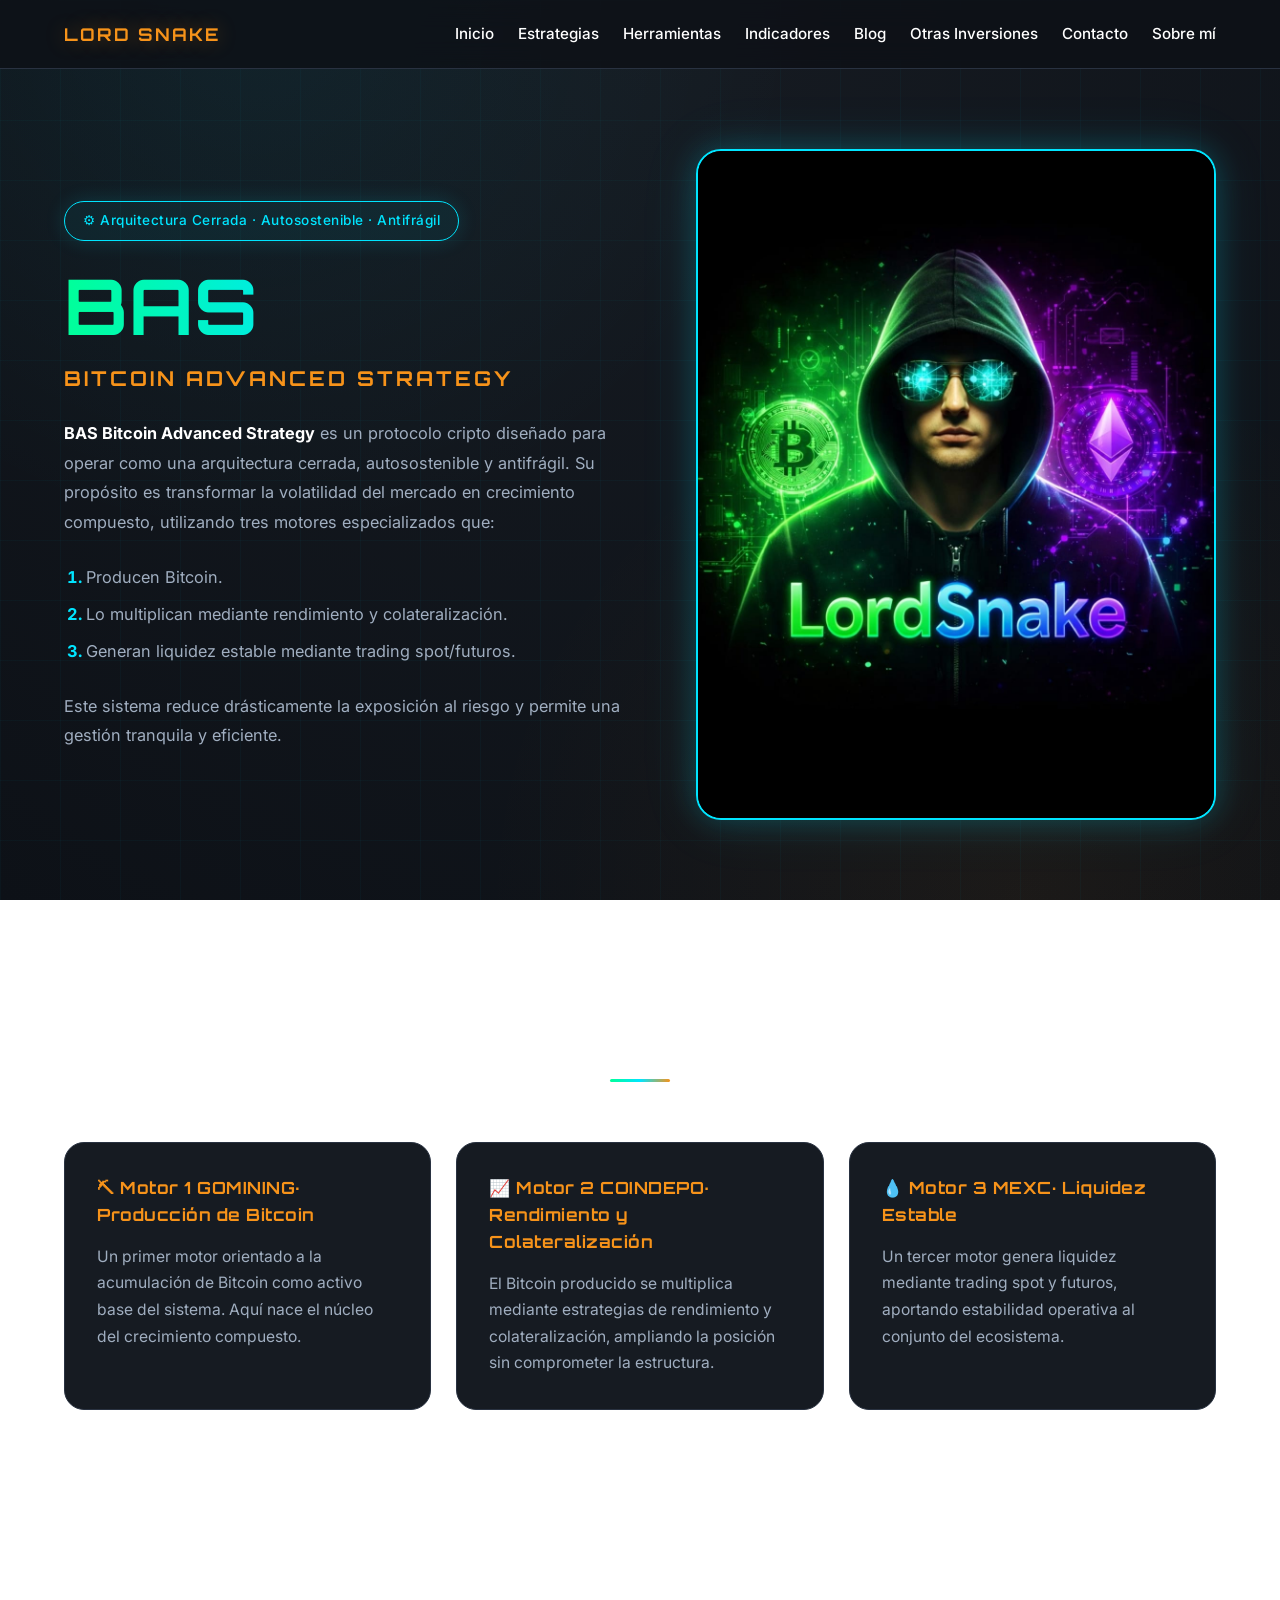
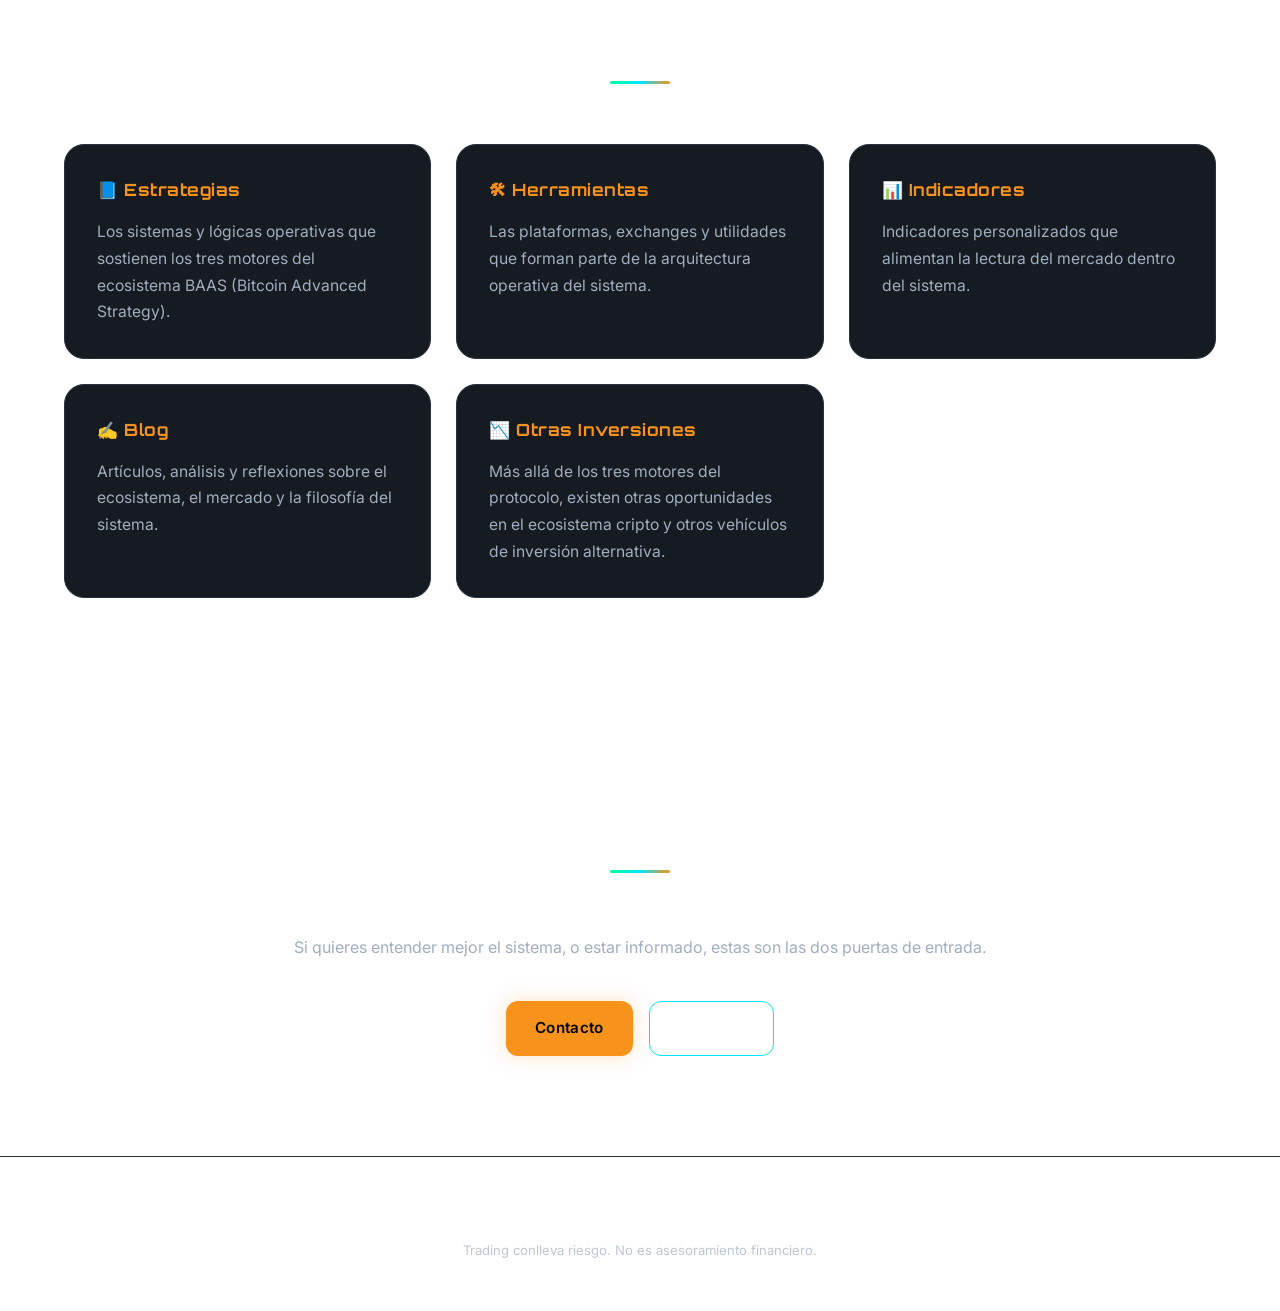
==== index.html @ 75d3b0fe "Add files via upload" ====
<!DOCTYPE html>
<html lang="es">
<head>
    <meta charset="UTF-8">
    <meta name="viewport" content="width=device-width, initial-scale=1.0">
    <title>SAAS Saylor Advanced Strategy | Ecosistema Financiero Cripto</title>
    <meta name="description" content="SAAS Saylor Advanced Strategy es un sistema financiero cripto diseñado para operar como una arquitectura cerrada, autosostenible y antifrágil.">

    <!-- Fuentes -->
    <link rel="preconnect" href="https://fonts.googleapis.com">
    <link rel="preconnect" href="https://fonts.gstatic.com" crossorigin>
    <link href="https://fonts.googleapis.com/css2?family=Inter:wght@300;400;600;700&family=Orbitron:wght@500;700;900&display=swap" rel="stylesheet">

    <!-- Estilos -->
    <link rel="stylesheet" href="css/style.css">
</head>
<body>

    <!-- ==================== HEADER ==================== -->
    <header>
        <div class="container nav">
            <div class="logo">LORD SNAKE</div>
            <ul class="menu">
                <li><a href="index.html">Inicio</a></li>
                <li><a href="estrategias/estrategias.html">Estrategias</a></li>
                <li><a href="herramientas/herramientas.html">Herramientas</a></li>
                <li><a href="indicadores/indicadores.html">Indicadores</a></li>
                <li><a href="blog/blog.html">Blog</a></li>
                <li><a href="otrasinversiones/otrasinversiones.html">Otras Inversiones</a></li>
                <li><a href="contacto/contacto.html">Contacto</a></li>
                <li><a href="sobre-mi/sobre-mi.html">Sobre mí</a></li>
            </ul>
        </div>
    </header>

    <!-- ==================== HERO / PRESENTACIÓN ==================== -->
    <section class="hero">
        <div class="container hero-content">

            <div class="hero-text">
                <span class="badge">⚙️ Arquitectura Cerrada · Autosostenible · Antifrágil</span>

                <h1>BAS</h1>
                <h2>Bitcoin Advanced Strategy</h2>

                <p>
                    <strong>BAS Bitcoin Advanced Strategy</strong> es un protocolo
                    cripto diseñado para operar como una arquitectura cerrada, autosostenible
                    y antifrágil. Su propósito es transformar la volatilidad del mercado en
                    crecimiento compuesto, utilizando tres motores especializados que:
                </p>

                <ol class="hero-list">
                    <li>Producen Bitcoin.</li>
                    <li>Lo multiplican mediante rendimiento y colateralización.</li>
                    <li>Generan liquidez estable mediante trading spot/futuros.</li>
                </ol>

                <p>
                    Este sistema reduce drásticamente la exposición al riesgo y permite
                    una gestión tranquila y eficiente.
                </p>
            </div>

            <div class="hero-image">
                <img src="assets/img/lordsnake.jpg" alt="BAS Bitcoin Advanced Strategy">
            </div>

        </div>
    </section>

    <!-- ==================== TRES MOTORES ==================== -->
    <section>
        <div class="container">
            <h2 class="section-title">Los Tres Motores del Sistema</h2>

            <div class="cards">

                <div class="card">
                    <h3>⛏ Motor 1 GOMINING· Producción de Bitcoin</h3>
                    <p>
                        Un primer motor orientado a la acumulación de Bitcoin como activo
                        base del sistema. Aquí nace el núcleo del crecimiento compuesto.
                    </p>
                </div>

                <div class="card">
                    <h3>📈 Motor 2 COINDEPO· Rendimiento y Colateralización</h3>
                    <p>
                        El Bitcoin producido se multiplica mediante estrategias de
                        rendimiento y colateralización, ampliando la posición sin
                        comprometer la estructura.
                    </p>
                </div>

                <div class="card">
                    <h3>💧 Motor 3 MEXC· Liquidez Estable</h3>
                    <p>
                        Un tercer motor genera liquidez mediante trading spot y futuros,
                        aportando estabilidad operativa al conjunto del ecosistema.
                    </p>
                </div>

            </div>
        </div>
    </section>

    <!-- ==================== EXPLORA EL ECOSISTEMA ==================== -->
    <section>
        <div class="container">
            <h2 class="section-title">Explora el Ecosistema</h2>

            <div class="cards">

                <a href="estrategias/estrategias.html" class="card" style="text-decoration:none;">
                    <h3>📘 Estrategias</h3>
                    <p>
                        Los sistemas y lógicas operativas que sostienen los tres motores
                        del ecosistema BAAS (Bitcoin Advanced Strategy).
                    </p>
                </a>

                <a href="herramientas/herramientas.html" class="card" style="text-decoration:none;">
                    <h3>🛠 Herramientas</h3>
                    <p>
                        Las plataformas, exchanges y utilidades que forman parte de la
                        arquitectura operativa del sistema.
                    </p>
                </a>

                <a href="indicadores/indicadores.html" class="card" style="text-decoration:none;">
                    <h3>📊 Indicadores</h3>
                    <p>
                        Indicadores personalizados que alimentan la lectura del mercado
                        dentro del sistema.
                    </p>
                </a>

                <a href="blog/blog.html" class="card" style="text-decoration:none;">
                    <h3>✍️ Blog</h3>
                    <p>
                        Artículos, análisis y reflexiones sobre el ecosistema, el mercado
                        y la filosofía del sistema.
                    </p>
                </a>

                <a href="otrasinversiones/otrasinversiones.html" class="card" style="text-decoration:none;">
                    <h3>📉 Otras Inversiones</h3>
                    <p>
                        Más allá de los tres motores del protocolo, existen otras oportunidades en el ecosistema cripto y otros vehículos de inversión alternativa. 
                    </p>
                </a>

            </div>
        </div>
    </section>

    <!-- ==================== CTA FINAL / CONTACTO Y SOBRE MÍ ==================== -->
    <section>
        <div class="container">
            <h2 class="section-title">¿Quieres saber más?</h2>
            <p style="text-align:center; color: var(--muted); max-width: 700px; margin: 0 auto 40px; line-height: 1.8;">
                Si quieres entender mejor el sistema, o estar informado, estas son las dos puertas de entrada.
            </p>
            <div class="hero-buttons" style="justify-content:center;">
                <a href="contacto/contacto.html" class="btn btn-primary">Contacto</a>
                <a href="sobre-mi/sobre-mi.html" class="btn btn-secondary">Sobre mí</a>
            </div>
        </div>
    </section>

    <!-- ==================== FOOTER ==================== -->
    <footer>
        <div class="container">
            <p>© 2026 Lord Snake — BAS Bitcoin Advanced Strategy.</p>
            <p>Trading conlleva riesgo. No es asesoramiento financiero.</p>
        </div>
    </footer>

    <!-- Scripts -->
    <script src="js/main.js"></script>

</body>
</html>
---- css/style.css ----
/* ============================================================
   LORD SNAKE · SAAS Saylor Advanced Strategy
   style.css
   ============================================================ */

/* ---------- VARIABLES ---------- */
:root {

    /* Colores base */
    --bg: #0D1117;
    --bg-2: #161B22;
    --card: #161B22;
    --card-hover: #1C2430;
    --text: #FFFFFF;
    --muted: #A0AEC0;

    /* Acentos */
    --btc: #F7931A;
    --cyber: #00E5FF;
    --green: #00C853;

    /* Bordes */
    --border: #293241;
    --border-hover: #00E5FF;

    /* Gradientes */
    --grad-brand: linear-gradient(90deg, #00ff99, #00E5FF, #F7931A);
    --grad-cyber: linear-gradient(135deg, rgba(0,229,255,.15), rgba(247,147,26,.05));

    /* Sombras */
    --shadow-sm: 0 2px 10px rgba(0,0,0,.3);
    --shadow-md: 0 10px 30px rgba(0,0,0,.4);
    --shadow-glow: 0 0 30px rgba(0,229,255,.2), 0 0 60px rgba(0,229,255,.1);

    /* Espaciado y radios */
    --radius-sm: 12px;
    --radius: 20px;
    --radius-lg: 25px;
    --transition: .3s cubic-bezier(.4, 0, .2, 1);

    /* Tipografía */
    --font-body: 'Inter', system-ui, sans-serif;
    --font-display: 'Orbitron', sans-serif;
}

/* ---------- RESET ---------- */
* {
    margin: 0;
    padding: 0;
    box-sizing: border-box;
}

html {
    scroll-behavior: smooth;
    scroll-padding-top: 100px;
}

/* ---------- BASE ---------- */
body {

    font-family: var(--font-body);

    background:
        radial-gradient(circle at 20% 0%, rgba(0,229,255,.06), transparent 40%),
        radial-gradient(circle at 80% 100%, rgba(247,147,26,.06), transparent 40%),
        radial-gradient(circle at top, var(--bg-2), var(--bg));

    background-attachment: fixed;

    color: var(--text);

    line-height: 1.6;

    -webkit-font-smoothing: antialiased;

    overflow-x: hidden;
}

/* Grid de fondo sutil tipo "cyber" */
body::before {

    content: "";

    position: fixed;
    inset: 0;

    background-image:
        linear-gradient(rgba(0,229,255,.03) 1px, transparent 1px),
        linear-gradient(90deg, rgba(0,229,255,.03) 1px, transparent 1px);

    background-size: 60px 60px;

    pointer-events: none;

    z-index: 0;
}

/* Scrollbar personalizada */
::-webkit-scrollbar {
    width: 10px;
}

::-webkit-scrollbar-track {
    background: var(--bg);
}

::-webkit-scrollbar-thumb {
    background: var(--border);
    border-radius: 10px;
}

::-webkit-scrollbar-thumb:hover {
    background: var(--cyber);
}

/* Selección de texto */
::selection {
    background: var(--cyber);
    color: var(--bg);
}

/* ---------- LAYOUT ---------- */
.container {
    width: 90%;
    max-width: 1200px;
    margin: auto;
    position: relative;
    z-index: 1;
}

/* ---------- HEADER ---------- */
header {

    position: sticky;
    top: 0;

    backdrop-filter: blur(14px);
    -webkit-backdrop-filter: blur(14px);

    background: rgba(13, 17, 23, .85);

    border-bottom: 1px solid var(--border);

    z-index: 999;
}

.nav {

    display: flex;
    justify-content: space-between;
    align-items: center;

    padding: 20px 0;
}

.logo {

    font-family: var(--font-display);
    font-weight: 700;
    font-size: 1.1rem;
    letter-spacing: 2px;

    color: var(--btc);

    text-shadow: 0 0 20px rgba(247,147,26,.4);
}

.menu {

    display: flex;
    gap: 24px;

    list-style: none;
}

.menu a {

    text-decoration: none;
    color: white;

    font-size: .95rem;
    font-weight: 500;

    position: relative;

    transition: color var(--transition);
}

.menu a::after {

    content: "";

    position: absolute;
    left: 0;
    bottom: -6px;

    width: 0;
    height: 2px;

    background: var(--cyber);

    transition: width var(--transition);
}

.menu a:hover {
    color: var(--cyber);
}

.menu a:hover::after {
    width: 100%;
}

/* ---------- HERO ---------- */
.hero {

    min-height: 90vh;

    display: flex;
    align-items: center;

    padding: 80px 0;
}

.hero-content {

    display: grid;
    grid-template-columns: 1.1fr 1fr;
    gap: 60px;
    align-items: center;
}

.badge {

    display: inline-block;

    padding: 8px 18px;

    border: 1px solid var(--cyber);
    border-radius: 999px;

    color: var(--cyber);

    font-size: .85rem;
    font-weight: 500;
    letter-spacing: .5px;

    margin-bottom: 25px;

    background: rgba(0,229,255,.05);

    box-shadow: 0 0 20px rgba(0,229,255,.15);
}

.hero h1 {

    font-family: var(--font-display);

    font-size: clamp(2.5rem, 6vw, 5rem);

    line-height: 1.05;

    background: var(--grad-brand);

    -webkit-background-clip: text;
    background-clip: text;
    -webkit-text-fill-color: transparent;

    margin-bottom: 15px;

    letter-spacing: 1px;
}

.hero h2 {

    font-family: var(--font-display);
    font-size: clamp(1rem, 1.6vw, 1.4rem);

    margin-bottom: 25px;

    color: var(--btc);

    letter-spacing: 3px;
    text-transform: uppercase;
}

.hero p {

    color: var(--muted);

    line-height: 1.8;

    margin-bottom: 25px;

    font-size: 1.02rem;
}

.hero p strong {
    color: var(--text);
}

.hero-list {

    color: var(--muted);

    line-height: 1.9;

    margin: 0 0 25px 22px;

    font-size: 1.02rem;
}

.hero-list li {
    margin-bottom: 6px;
}

.hero-list li::marker {
    color: var(--cyber);
    font-weight: 700;
}

.hero-buttons {

    display: flex;
    gap: 16px;
    flex-wrap: wrap;
}

.hero-image img {

    width: 100%;

    border-radius: var(--radius-lg);

    border: 2px solid var(--cyber);

    box-shadow: var(--shadow-glow);

    transition: transform var(--transition), box-shadow var(--transition);
}

.hero-image img:hover {
    transform: scale(1.02);
    box-shadow:
        0 0 40px rgba(0,229,255,.35),
        0 0 80px rgba(0,229,255,.15);
}

/* ---------- BOTONES ---------- */
.btn {

    display: inline-block;

    text-decoration: none;

    padding: 14px 28px;

    border-radius: var(--radius-sm);

    font-weight: 600;
    font-size: .95rem;

    letter-spacing: .3px;

    transition: all var(--transition);

    cursor: pointer;

    border: 1px solid transparent;
}

.btn-primary {

    background: var(--btc);
    color: #000;

    box-shadow: 0 0 20px rgba(247,147,26,.25);
}

.btn-primary:hover {

    transform: translateY(-3px);

    box-shadow: 0 8px 30px rgba(247,147,26,.45);
}

.btn-secondary {

    border: 1px solid var(--cyber);
    color: white;

    background: transparent;
}

.btn-secondary:hover {

    background: rgba(0,229,255,.1);

    transform: translateY(-3px);

    box-shadow: 0 0 25px rgba(0,229,255,.25);
}

.btn:focus-visible {
    outline: 2px solid var(--cyber);
    outline-offset: 3px;
}

/* ---------- SECCIONES ---------- */
section {
    padding: 100px 0;
    position: relative;
    z-index: 1;
}

.section-title {

    text-align: center;

    font-family: var(--font-display);

    font-size: clamp(1.4rem, 2.5vw, 2rem);

    margin-bottom: 60px;

    letter-spacing: 2px;

    position: relative;

    display: block;
}

.section-title::after {

    content: "";

    display: block;

    width: 60px;
    height: 3px;

    margin: 20px auto 0;

    background: var(--grad-brand);

    border-radius: 3px;
}

/* ---------- CARDS ---------- */
.cards {

    display: grid;

    grid-template-columns: repeat(auto-fit, minmax(280px, 1fr));

    gap: 25px;
}

.card {

    background: var(--card);

    padding: 32px;

    border-radius: var(--radius);

    border: 1px solid var(--border);

    transition: all var(--transition);

    position: relative;

    overflow: hidden;
}

/* Línea superior de acento */
.card::before {

    content: "";

    position: absolute;
    top: 0;
    left: 0;

    width: 100%;
    height: 2px;

    background: var(--grad-brand);

    opacity: 0;

    transition: opacity var(--transition);
}

.card:hover {

    transform: translateY(-5px);

    border-color: var(--cyber);

    background: var(--card-hover);

    box-shadow: 0 15px 40px rgba(0,0,0,.4), 0 0 30px rgba(0,229,255,.1);
}

.card:hover::before {
    opacity: 1;
}

.card h3 {

    margin-bottom: 15px;

    color: var(--btc);

    font-family: var(--font-display);

    font-size: 1.05rem;

    letter-spacing: .5px;
}

.card p {

    color: var(--muted);

    line-height: 1.7;

    font-size: .98rem;
}

/* Tarjetas convertidas en enlaces */
a.card {
    color: inherit;
    display: block;
    text-decoration: none;
}

a.card h3 {
    color: var(--btc);
}

a.card:hover h3 {
    color: var(--cyber);
}

/* ---------- FLOW ---------- */
.flow {

    display: flex;

    justify-content: center;
    align-items: center;

    flex-wrap: wrap;

    gap: 15px;
}

.flow-box {

    padding: 18px 25px;

    background: var(--card);

    border-radius: var(--radius-sm);

    border: 1px solid var(--border);

    transition: all var(--transition);

    font-size: .95rem;

    font-weight: 500;
}

.flow-box:hover {

    border-color: var(--cyber);

    color: var(--cyber);

    transform: translateY(-3px);
}

.arrow {

    color: var(--cyber);

    font-weight: bold;

    font-size: 1.2rem;

    text-shadow: 0 0 10px rgba(0,229,255,.5);
}

/* ---------- TOOLS GRID ---------- */
.tools-grid {

    display: grid;

    grid-template-columns: repeat(auto-fit, minmax(200px, 1fr));

    gap: 20px;
}

.tool {

    background: var(--card);

    border: 1px solid var(--border);

    border-radius: 15px;

    padding: 25px;

    text-align: center;

    font-weight: 600;

    font-size: .95rem;

    text-decoration: none;

    color: var(--text);

    transition: all var(--transition);

    display: block;
}

.tool:hover {

    border-color: var(--cyber);

    color: var(--cyber);

    transform: translateY(-4px);

    box-shadow: 0 10px 30px rgba(0,229,255,.15);
}

/* ---------- FOOTER ---------- */
footer {

    padding: 50px 0;

    text-align: center;

    border-top: 1px solid var(--border);

    color: var(--muted);

    font-size: .9rem;

    position: relative;
    z-index: 1;
}

footer p:first-child {
    margin-bottom: 10px;
    color: var(--text);
}

footer p:last-child {
    font-size: .82rem;
    opacity: .7;
}

/* ---------- ANIMACIONES DE ENTRADA ---------- */
@keyframes fadeUp {

    from {
        opacity: 0;
        transform: translateY(20px);
    }

    to {
        opacity: 1;
        transform: translateY(0);
    }
}

.hero-text,
.hero-image {
    animation: fadeUp .8s ease-out both;
}

.hero-image {
    animation-delay: .15s;
}

/* ---------- RESPONSIVE ---------- */
@media (max-width: 900px) {

    .menu {
        display: none;
    }

    .hero {

        min-height: auto;

        padding: 60px 0;
    }

    .hero-content {

        grid-template-columns: 1fr;

        text-align: center;

        gap: 40px;
    }

    .hero h1 {
        font-size: 3rem;
    }

    .hero h2 {
        font-size: 1rem;
        letter-spacing: 2px;
    }

    .hero-list {
        text-align: left;
        max-width: 400px;
        margin-left: auto;
        margin-right: auto;
    }

    .hero-buttons {
        justify-content: center;
    }

    .section-title {
        margin-bottom: 40px;
    }

    section {
        padding: 70px 0;
    }

    .flow {
        flex-direction: column;
    }

    .arrow {
        transform: rotate(90deg);
    }
}

@media (max-width: 500px) {

    .hero h1 {
        font-size: 2.2rem;
    }

    .card {
        padding: 24px;
    }

    .btn {
        padding: 12px 22px;
        font-size: .9rem;
    }

    .hero-buttons {
        flex-direction: column;
        width: 100%;
    }

    .btn {
        text-align: center;
        width: 100%;
    }
}

/* ---------- REDUCED MOTION ---------- */
@media (prefers-reduced-motion: reduce) {

    *,
    *::before,
    *::after {
        animation-duration: .01ms !important;
        transition-duration: .01ms !important;
    }
}

/* ============================================================
   PÁGINAS INTERNAS · ESTILOS ESPECÍFICOS
   ============================================================ */

/* ---------- HERO INTERNO ---------- */
.hero-internal {

    min-height: auto;

    padding: 80px 0 60px;

    text-align: center;
}

.hero-internal .badge {
    margin-bottom: 20px;
}

.hero-internal h1 {

    font-family: var(--font-display);

    font-size: clamp(2rem, 5vw, 3.5rem);

    background: var(--grad-brand);

    -webkit-background-clip: text;
    background-clip: text;
    -webkit-text-fill-color: transparent;

    margin-bottom: 10px;

    letter-spacing: 1px;
}

.hero-internal h2 {

    font-family: var(--font-display);

    font-size: clamp(.9rem, 1.5vw, 1.15rem);

    color: var(--btc);

    letter-spacing: 3px;
    text-transform: uppercase;

    margin-bottom: 30px;
}

.lead {

    color: var(--muted);

    font-size: 1.08rem;

    line-height: 1.8;

    max-width: 800px;

    margin: 0 auto;

    text-align: left;
}

.lead strong {
    color: var(--text);
}

/* ---------- NOMBRE DEL MOTOR ---------- */
.motor-name {

    font-family: var(--font-display);

    font-size: clamp(1.6rem, 3vw, 2.2rem);

    color: var(--cyber);

    text-align: center;

    letter-spacing: 4px;

    margin-bottom: 40px;

    text-shadow: 0 0 30px rgba(0,229,255,.3);
}

/* ---------- SUBTÍTULOS ---------- */
.sub-title {

    font-family: var(--font-display);

    font-size: 1.15rem;

    color: var(--btc);

    letter-spacing: 1px;

    margin: 50px 0 25px;

    padding-left: 15px;

    border-left: 3px solid var(--cyber);
}

/* ---------- FLOW VERTICAL ---------- */
.flow-vertical {

    flex-direction: row;

    margin-bottom: 40px;
}

.flow-box-motor {

    display: flex;

    flex-direction: column;

    align-items: center;

    gap: 6px;

    padding: 20px;

    text-align: center;

    min-width: 220px;
}

.flow-box-motor strong {

    font-family: var(--font-display);

    font-size: 1.1rem;

    color: var(--text);

    letter-spacing: 2px;
}

.motor-tag {

    font-size: .7rem;

    letter-spacing: 2px;

    color: var(--cyber);

    font-weight: 700;
}

.motor-desc {

    font-size: .82rem;

    color: var(--muted);

    margin-top: 4px;
}

/* ---------- LOGOS DE MOTORES ---------- */
.motor-logo {

    width: 100%;

    max-width: 220px;

    height: 110px;

    object-fit: cover;

    border-radius: var(--radius-sm);

    margin-bottom: 15px;

    border: 1px solid var(--border);

    transition: all var(--transition);

    box-shadow: 0 5px 20px rgba(0,0,0,.3);
}

.flow-box-motor:hover .motor-logo {

    border-color: var(--cyber);

    box-shadow:
        0 8px 25px rgba(0,0,0,.4),
        0 0 25px rgba(0,229,255,.2);

    transform: scale(1.03);
}

/* ---------- STEPS (Flujo Operativo) ---------- */
.steps {

    display: flex;

    flex-direction: column;

    gap: 18px;

    margin-bottom: 40px;
}

.step {

    display: flex;

    gap: 20px;

    align-items: flex-start;

    background: var(--card);

    border: 1px solid var(--border);

    border-radius: var(--radius-sm);

    padding: 22px 26px;

    transition: all var(--transition);
}

.step:hover {

    border-color: var(--cyber);

    background: var(--card-hover);

    transform: translateX(5px);
}

.step-num {

    font-family: var(--font-display);

    font-size: 1.4rem;

    font-weight: 700;

    color: var(--cyber);

    line-height: 1;

    min-width: 40px;

    text-shadow: 0 0 15px rgba(0,229,255,.4);
}

.step p {

    color: var(--muted);

    line-height: 1.7;

    font-size: .98rem;
}

.step strong {
    color: var(--text);
}

/* ---------- HIGHLIGHT BOX ---------- */
.highlight-box {

    background: var(--grad-cyber);

    border: 1px solid var(--cyber);

    border-radius: var(--radius);

    padding: 30px 35px;

    margin-top: 30px;

    position: relative;

    overflow: hidden;
}

.highlight-box::before {

    content: "";

    position: absolute;

    top: 0;
    left: 0;

    width: 3px;
    height: 100%;

    background: var(--cyber);

    box-shadow: 0 0 20px var(--cyber);
}

.highlight-box h4 {

    font-family: var(--font-display);

    color: var(--cyber);

    font-size: 1rem;

    letter-spacing: 2px;

    margin-bottom: 12px;

    text-transform: uppercase;
}

.highlight-box p {

    color: var(--muted);

    line-height: 1.8;

    font-size: .98rem;
}

.highlight-box strong {
    color: var(--text);
}

/* ---------- CARDS PEQUEÑAS ---------- */
.cards-small {

    grid-template-columns: repeat(auto-fit, minmax(220px, 1fr));

    margin-bottom: 20px;
}

/* ---------- FÓRMULA ---------- */
.formula {

    font-family: var(--font-display);

    font-size: clamp(.9rem, 1.8vw, 1.3rem);

    text-align: center;

    padding: 30px 25px;

    background: var(--card);

    border: 1px solid var(--border);

    border-radius: var(--radius);

    color: var(--btc);

    letter-spacing: 1px;

    margin-bottom: 20px;

    box-shadow: inset 0 0 40px rgba(247,147,26,.05);
}

/* ---------- NOTA ---------- */
.note {

    text-align: center;

    color: var(--muted);

    font-size: .92rem;

    font-style: italic;

    max-width: 700px;

    margin: 0 auto 20px;

    line-height: 1.7;
}

/* ---------- SPLIT (50/50) ---------- */
.split {

    display: grid;

    grid-template-columns: 1fr 1fr;

    gap: 25px;

    margin-top: 20px;
}

.split-item {

    background: var(--card);

    border: 1px solid var(--border);

    border-radius: var(--radius);

    padding: 35px 30px;

    text-align: center;

    transition: all var(--transition);

    position: relative;

    overflow: hidden;
}

.split-item::before {

    content: "";

    position: absolute;

    top: 0;
    left: 0;

    width: 100%;
    height: 3px;
}

.split-a::before {
    background: var(--btc);
}

.split-b::before {
    background: var(--cyber);
}

.split-item:hover {

    transform: translateY(-5px);

    border-color: var(--cyber);

    box-shadow: 0 15px 40px rgba(0,0,0,.4);
}

.split-percent {

    display: block;

    font-family: var(--font-display);

    font-size: 3rem;

    font-weight: 900;

    line-height: 1;

    margin-bottom: 15px;

    background: var(--grad-brand);

    -webkit-background-clip: text;
    background-clip: text;
    -webkit-text-fill-color: transparent;
}

.split-item h4 {

    font-family: var(--font-display);

    color: var(--text);

    letter-spacing: 2px;

    margin-bottom: 15px;

    font-size: 1rem;
}

.split-item p {

    color: var(--muted);

    line-height: 1.7;

    font-size: .95rem;
}

.split-item strong {
    color: var(--text);
}

/* ---------- RESPONSIVE PARA INTERNAS ---------- */
@media (max-width: 700px) {

    .flow-vertical {

        flex-direction: column;
    }

    .flow-vertical .arrow {

        transform: rotate(90deg);
    }

    .flow-box-motor {
        width: 100%;
    }

    .split {
        grid-template-columns: 1fr;
    }

    .step {
        flex-direction: column;
        gap: 10px;
    }

    .lead {
        font-size: 1rem;
    }
}

/* ============================================================
   SPOT & FUTUROS · COMPONENTES ESPECÍFICOS
   ============================================================ */

/* ---------- GRID TABLE (Rejilla de Entradas) ---------- */
.grid-table {

    display: flex;

    flex-direction: column;

    gap: 8px;

    margin-bottom: 30px;
}

.grid-row {

    display: grid;

    grid-template-columns: 120px 140px 1fr;

    gap: 20px;

    align-items: center;

    padding: 16px 22px;

    background: var(--card);

    border: 1px solid var(--border);

    border-radius: var(--radius-sm);

    transition: all var(--transition);
}

.grid-row:hover {

    border-color: var(--cyber);

    background: var(--card-hover);

    transform: translateX(5px);
}

.grid-row-header {

    background: transparent;

    border: none;

    padding: 0 22px 10px;

    font-family: var(--font-display);

    font-size: .75rem;

    letter-spacing: 2px;

    color: var(--cyber);

    text-transform: uppercase;
}

.grid-row-header:hover {
    transform: none;
}

.grid-bala {

    font-family: var(--font-display);

    color: var(--btc);

    font-size: .95rem;

    letter-spacing: 1px;
}

.grid-pct {

    font-family: var(--font-display);

    color: var(--cyber);

    font-size: 1rem;

    font-weight: 700;

    text-shadow: 0 0 10px rgba(0,229,255,.3);
}

.grid-row span:last-child {

    color: var(--muted);

    font-size: .92rem;
}

.grid-row-emergency {

    border-color: rgba(247,147,26,.3);

    background: linear-gradient(90deg, rgba(247,147,26,.05), var(--card));
}

.grid-row-emergency .grid-bala {
    color: var(--muted);
}

.grid-row-emergency .grid-pct {
    color: var(--btc);
    text-shadow: 0 0 10px rgba(247,147,26,.3);
}

/* ---------- SPECS GRID (Mercado Futuros) ---------- */
.specs-grid {

    display: grid;

    grid-template-columns: repeat(auto-fit, minmax(180px, 1fr));

    gap: 15px;

    margin-bottom: 30px;
}

.spec {

    display: flex;

    flex-direction: column;

    gap: 6px;

    padding: 20px 22px;

    background: var(--card);

    border: 1px solid var(--border);

    border-radius: var(--radius-sm);

    transition: all var(--transition);
}

.spec:hover {

    border-color: var(--cyber);

    transform: translateY(-3px);

    box-shadow: 0 10px 25px rgba(0,229,255,.1);
}

.spec-label {

    font-size: .72rem;

    letter-spacing: 2px;

    color: var(--cyber);

    text-transform: uppercase;

    font-weight: 700;
}

.spec-value {

    font-family: var(--font-display);

    color: var(--text);

    font-size: 1.05rem;

    letter-spacing: 1px;
}

/* ---------- LISTA DENTRO DE SPLIT ---------- */
.split-list {

    list-style: none;

    margin: 15px 0 0;

    padding: 0;

    text-align: left;
}

.split-list li {

    position: relative;

    padding: 8px 0 8px 22px;

    color: var(--muted);

    font-size: .92rem;

    line-height: 1.6;
}

.split-list li::before {

    content: "▸";

    position: absolute;

    left: 0;

    color: var(--cyber);

    font-weight: 700;
}

.split-list strong {
    color: var(--text);
}

/* Ajuste del split para que el contenido quede mejor */
.split-item {

    text-align: left;
}

.split-item h4 {

    text-align: center;

    margin-bottom: 15px;
}

.split-item > p {

    text-align: center;

    margin-bottom: 10px;

    color: var(--muted);

    font-size: .92rem;
}

/* ---------- FIB GRID ---------- */
.fib-grid {

    display: grid;

    grid-template-columns: repeat(auto-fit, minmax(140px, 1fr));

    gap: 15px;

    margin-bottom: 30px;
}

.fib-item {

    display: flex;

    flex-direction: column;

    align-items: center;

    gap: 8px;

    padding: 22px 15px;

    background: var(--card);

    border: 1px solid var(--border);

    border-radius: var(--radius-sm);

    transition: all var(--transition);

    position: relative;

    overflow: hidden;
}

.fib-item::before {

    content: "";

    position: absolute;

    top: 0;
    left: 0;

    width: 100%;
    height: 2px;

    background: var(--grad-brand);

    opacity: 0;

    transition: opacity var(--transition);
}

.fib-item:hover {

    border-color: var(--cyber);

    transform: translateY(-4px);

    box-shadow: 0 12px 30px rgba(0,229,255,.1);
}

.fib-item:hover::before {
    opacity: 1;
}

.fib-level {

    font-family: var(--font-display);

    font-size: 1.3rem;

    font-weight: 700;

    color: var(--cyber);

    letter-spacing: 1px;

    text-shadow: 0 0 15px rgba(0,229,255,.3);
}

.fib-bullets {

    font-size: .82rem;

    color: var(--muted);

    letter-spacing: .5px;
}

.fib-reserve {

    border-color: rgba(247,147,26,.4);

    background: linear-gradient(135deg, rgba(247,147,26,.08), var(--card));
}

.fib-reserve .fib-level {
    color: var(--btc);
    text-shadow: 0 0 15px rgba(247,147,26,.3);
}

/* ---------- HIGHLIGHT WARNING ---------- */
.highlight-warning {

    border-color: var(--btc);

    background: linear-gradient(135deg, rgba(247,147,26,.12), rgba(247,147,26,.03));
}

.highlight-warning::before {
    background: var(--btc);
    box-shadow: 0 0 20px var(--btc);
}

.highlight-warning h4 {
    color: var(--btc);
}

/* ---------- RESPONSIVE ---------- */
@media (max-width: 700px) {

    .grid-row {

        grid-template-columns: 1fr;

        gap: 6px;

        text-align: left;
    }

    .grid-row-header {
        display: none;
    }

    .grid-bala,
    .grid-pct {

        font-size: .95rem;
    }

    .fib-grid {

        grid-template-columns: repeat(2, 1fr);
    }

    .specs-grid {

        grid-template-columns: repeat(2, 1fr);
    }

    .split-list {

        font-size: .88rem;
    }
}

@media (max-width: 450px) {

    .fib-grid,
    .specs-grid {

        grid-template-columns: 1fr;
    }
}

/* ============================================================
   ILUSTRACIONES DE ESTRATEGIAS (SPOT & FUTUROS)
   ============================================================ */

.strategy-illustration {

    display: flex;

    justify-content: center;

    margin: 40px 0 50px;
}

.strategy-image {

    width: 100%;

    max-width: 420px;

    height: auto;

    border-radius: var(--radius-lg);

    border: 2px solid var(--cyber);

    box-shadow:
        0 0 40px rgba(0,229,255,.2),
        0 0 80px rgba(0,229,255,.08);

    transition: transform var(--transition), box-shadow var(--transition);
}

.strategy-image:hover {

    transform: scale(1.02);

    box-shadow:
        0 0 50px rgba(0,229,255,.35),
        0 0 100px rgba(0,229,255,.15);
}

/* Variante Spot — acento cyan */
.strategy-image-spot {

    border-color: var(--cyber);

    box-shadow:
        0 0 40px rgba(0,229,255,.25),
        0 0 80px rgba(0,229,255,.1);
}

/* Variante Futuros — acento naranja Bitcoin */
.strategy-image-futuros {

    border-color: var(--btc);

    box-shadow:
        0 0 40px rgba(247,147,26,.25),
        0 0 80px rgba(247,147,26,.1);
}

.strategy-image-futuros:hover {

    box-shadow:
        0 0 50px rgba(247,147,26,.4),
        0 0 100px rgba(247,147,26,.15);
}

/* Responsive */
@media (max-width: 700px) {

    .strategy-image {
        max-width: 320px;
    }

    .strategy-illustration {
        margin: 30px 0 40px;
    }
}

/* ============================================================
   SOBRE MÍ · ESTILOS ESPECÍFICOS
   ============================================================ */

/* ---------- HERO CON FONDO PERSONALIZADO ---------- */
.hero-about {

    position: relative;

    min-height: 90vh;

    display: flex;
    align-items: center;

    padding: 80px 0;

    background-image: url('../assets/img/fondosobre-mi.png');

    background-size: cover;
    background-position: center;
    background-repeat: no-repeat;
    background-attachment: fixed;

    overflow: hidden;
}

/* Capa oscura encima del fondo para que el texto se lea bien */
.hero-about-overlay {

    position: absolute;
    inset: 0;

    background:
        linear-gradient(
            180deg,
            rgba(13,17,23,.75) 0%,
            rgba(13,17,23,.85) 60%,
            rgba(13,17,23,.98) 100%
        );

    z-index: 0;
}

.hero-about-content {

    position: relative;
    z-index: 1;

    display: grid;

    grid-template-columns: 340px 1fr;

    gap: 60px;

    align-items: center;
}

/* ---------- RETRATO ---------- */
.about-portrait {

    display: flex;
    justify-content: center;
}

.about-portrait img {

    width: 100%;

    max-width: 340px;

    aspect-ratio: 1 / 1;

    object-fit: cover;

    border-radius: 50%;

    border: 3px solid var(--cyber);

    box-shadow:
        0 0 40px rgba(0,229,255,.3),
        0 0 80px rgba(0,229,255,.15);

    transition: transform var(--transition), box-shadow var(--transition);
}

.about-portrait img:hover {

    transform: scale(1.03);

    box-shadow:
        0 0 60px rgba(0,229,255,.5),
        0 0 120px rgba(0,229,255,.2);
}

/* ---------- INTRO ---------- */
.about-intro h1 {

    font-family: var(--font-display);

    font-size: clamp(2rem, 4.5vw, 3.5rem);

    background: var(--grad-brand);

    -webkit-background-clip: text;
    background-clip: text;
    -webkit-text-fill-color: transparent;

    letter-spacing: 2px;

    margin-bottom: 10px;
}

.about-intro h2 {

    font-family: var(--font-display);

    font-size: clamp(.8rem, 1.4vw, 1rem);

    color: var(--btc);

    letter-spacing: 3px;
    text-transform: uppercase;

    margin-bottom: 25px;
}

.about-intro .lead {
    text-align: left;
}

/* ---------- TIMELINE ---------- */
.timeline {

    position: relative;

    max-width: 900px;

    margin: 40px auto 0;

    padding-left: 40px;
}

/* Línea vertical */
.timeline::before {

    content: "";

    position: absolute;

    left: 12px;
    top: 0;
    bottom: 0;

    width: 2px;

    background: linear-gradient(
        180deg,
        var(--cyber),
        var(--btc),
        var(--cyber)
    );

    box-shadow: 0 0 15px rgba(0,229,255,.4);
}

.timeline-item {

    position: relative;

    display: flex;

    gap: 25px;

    align-items: flex-start;

    margin-bottom: 40px;
}

/* Punto en la línea */
.timeline-item::before {

    content: "";

    position: absolute;

    left: -34px;
    top: 8px;

    width: 14px;
    height: 14px;

    border-radius: 50%;

    background: var(--bg);

    border: 2px solid var(--cyber);

    box-shadow: 0 0 15px rgba(0,229,255,.6);

    z-index: 1;
}

.timeline-item-current::before {

    background: var(--cyber);

    box-shadow:
        0 0 20px var(--cyber),
        0 0 40px rgba(0,229,255,.5);

    animation: pulseDot 2s infinite;
}

@keyframes pulseDot {

    0%, 100% {
        box-shadow: 0 0 15px rgba(0,229,255,.6);
    }

    50% {
        box-shadow:
            0 0 25px var(--cyber),
            0 0 50px rgba(0,229,255,.6);
    }
}

.timeline-year {

    font-family: var(--font-display);

    font-size: 1.3rem;

    font-weight: 700;

    color: var(--btc);

    min-width: 80px;

    letter-spacing: 1px;

    text-shadow: 0 0 15px rgba(247,147,26,.4);
}

.timeline-body {

    background: var(--card);

    border: 1px solid var(--border);

    border-radius: var(--radius-sm);

    padding: 20px 24px;

    flex: 1;

    transition: all var(--transition);
}

.timeline-body:hover {

    border-color: var(--cyber);

    transform: translateX(5px);

    box-shadow: 0 10px 30px rgba(0,229,255,.1);
}

.timeline-body h3 {

    font-family: var(--font-display);

    color: var(--cyber);

    font-size: 1rem;

    letter-spacing: 1px;

    margin-bottom: 10px;
}

.timeline-body p {

    color: var(--muted);

    line-height: 1.7;

    font-size: .95rem;
}

.timeline-body strong {
    color: var(--text);
}

/* ---------- SKILLS GRID ---------- */
.skills-grid {

    display: grid;

    grid-template-columns: repeat(auto-fit, minmax(280px, 1fr));

    gap: 25px;
}

.skill {

    background: var(--card);

    border: 1px solid var(--border);

    border-radius: var(--radius);

    padding: 28px;

    transition: all var(--transition);

    position: relative;

    overflow: hidden;
}

.skill::before {

    content: "";

    position: absolute;

    top: 0;
    left: 0;

    width: 100%;
    height: 2px;

    background: var(--grad-brand);

    opacity: 0;

    transition: opacity var(--transition);
}

.skill:hover {

    border-color: var(--cyber);

    background: var(--card-hover);

    transform: translateY(-5px);

    box-shadow: 0 15px 40px rgba(0,0,0,.4), 0 0 30px rgba(0,229,255,.1);
}

.skill:hover::before {
    opacity: 1;
}

.skill-label {

    display: block;

    font-family: var(--font-display);

    color: var(--btc);

    font-size: 1rem;

    letter-spacing: 1px;

    margin-bottom: 12px;
}

.skill p {

    color: var(--muted);

    line-height: 1.7;

    font-size: .95rem;
}

/* ---------- RESPONSIVE ---------- */
@media (max-width: 900px) {

    .hero-about {

        min-height: auto;

        padding: 60px 0;

        background-attachment: scroll;
    }

    .hero-about-content {

        grid-template-columns: 1fr;

        gap: 40px;

        text-align: center;
    }

    .about-intro .lead {
        text-align: center;
    }

    .about-portrait img {
        max-width: 220px;
    }
}

@media (max-width: 700px) {

    .timeline {

        padding-left: 30px;
    }

    .timeline-item {

        flex-direction: column;

        gap: 10px;
    }

    .timeline-year {
        min-width: auto;
    }

    .timeline-item::before {
        left: -24px;
    }
}

/* ============================================================
   BLOG · ESTILOS ESPECÍFICOS
   ============================================================ */

/* ---------- ARTÍCULO DESTACADO ---------- */
.featured-post {

    display: grid;

    grid-template-columns: 1fr 1fr;

    gap: 0;

    background: var(--card);

    border: 1px solid var(--border);

    border-radius: var(--radius);

    overflow: hidden;

    transition: all var(--transition);
}

.featured-post:hover {

    border-color: var(--cyber);

    box-shadow: 0 15px 50px rgba(0,0,0,.5), 0 0 40px rgba(0,229,255,.1);
}

.featured-image {

    position: relative;

    overflow: hidden;

    min-height: 320px;
}

.featured-image img {

    width: 100%;
    height: 100%;

    object-fit: cover;

    transition: transform var(--transition);
}

.featured-post:hover .featured-image img {
    transform: scale(1.05);
}

.featured-content {

    padding: 45px 40px;

    display: flex;

    flex-direction: column;

    justify-content: center;
}

.featured-content h3 {

    font-family: var(--font-display);

    font-size: clamp(1.2rem, 2.2vw, 1.7rem);

    color: var(--text);

    line-height: 1.3;

    margin: 15px 0 20px;

    letter-spacing: .5px;
}

.featured-content p {

    color: var(--muted);

    line-height: 1.8;

    font-size: 1rem;

    margin-bottom: 30px;
}

.featured-content .btn {
    align-self: flex-start;
}

/* ---------- TARJETAS DE POST ---------- */
.post-card {

    display: flex;

    flex-direction: column;

    cursor: pointer;
}

.post-meta {

    display: inline-block;

    font-family: var(--font-display);

    font-size: .68rem;

    letter-spacing: 2px;

    text-transform: uppercase;

    color: var(--cyber);

    margin-bottom: 15px;

    padding: 5px 12px;

    border: 1px solid rgba(0,229,255,.3);

    border-radius: 999px;

    background: rgba(0,229,255,.05);
}

.post-card h3 {

    font-family: var(--font-display);

    font-size: 1rem;

    color: var(--btc);

    line-height: 1.4;

    margin-bottom: 15px;

    letter-spacing: .3px;
}

.post-card:hover h3 {
    color: var(--cyber);
}

.post-card p {

    color: var(--muted);

    line-height: 1.7;

    font-size: .92rem;
}

/* ---------- RESPONSIVE ---------- */
@media (max-width: 900px) {

    .featured-post {

        grid-template-columns: 1fr;
    }

    .featured-image {

        min-height: 220px;
    }

    .featured-content {

        padding: 35px 30px;
    }
}

@media (max-width: 500px) {

    .featured-content {

        padding: 28px 24px;
    }

    .featured-content .btn {
        align-self: stretch;
        text-align: center;
    }
}

/* ============================================================
   HERRAMIENTAS · ESTILOS ESPECÍFICOS
   ============================================================ */

/* ---------- VISUAL DE PLATAFORMA ---------- */
.platform-visual {

    display: flex;

    justify-content: center;

    margin: 40px 0 50px;
}

.platform-image {

    width: 100%;

    max-width: 780px;

    height: auto;

    border-radius: var(--radius-lg);

    border: 2px solid var(--cyber);

    box-shadow:
        0 0 40px rgba(0,229,255,.2),
        0 0 80px rgba(0,229,255,.08);

    transition: transform var(--transition), box-shadow var(--transition);
}

.platform-image:hover {

    transform: scale(1.015);

    box-shadow:
        0 0 50px rgba(0,229,255,.35),
        0 0 100px rgba(0,229,255,.15);
}

/* Colores específicos por plataforma */
.platform-image-gomining {

    border-color: #7B5CFF;

    box-shadow:
        0 0 40px rgba(123,92,255,.25),
        0 0 80px rgba(123,92,255,.1);
}

.platform-image-gomining:hover {

    box-shadow:
        0 0 50px rgba(123,92,255,.4),
        0 0 100px rgba(123,92,255,.15);
}

.platform-image-coindepo {

    border-color: var(--cyber);

    box-shadow:
        0 0 40px rgba(0,229,255,.25),
        0 0 80px rgba(0,229,255,.1);
}

.platform-image-mexc {

    border-color: #2A6DFF;

    box-shadow:
        0 0 40px rgba(42,109,255,.25),
        0 0 80px rgba(42,109,255,.1);
}

.platform-image-mexc:hover {

    box-shadow:
        0 0 50px rgba(42,109,255,.4),
        0 0 100px rgba(42,109,255,.15);
}

/* ---------- CTA DE PLATAFORMA ---------- */
.cta-platform {

    display: flex;

    justify-content: space-between;

    align-items: center;

    gap: 30px;

    margin-top: 50px;

    padding: 30px 40px;

    background: var(--grad-cyber);

    border: 1px solid var(--cyber);

    border-radius: var(--radius);

    position: relative;

    overflow: hidden;

    flex-wrap: wrap;
}

.cta-platform::before {

    content: "";

    position: absolute;

    top: 0;
    left: 0;

    width: 3px;
    height: 100%;

    background: var(--cyber);

    box-shadow: 0 0 20px var(--cyber);
}

.cta-platform-text {

    display: flex;

    flex-direction: column;

    gap: 6px;
}

.cta-label {

    font-size: .72rem;

    letter-spacing: 2px;

    text-transform: uppercase;

    color: var(--cyber);

    font-weight: 700;
}

.cta-code {

    font-family: var(--font-display);

    font-size: 1.5rem;

    letter-spacing: 3px;

    color: var(--text);

    text-shadow: 0 0 20px rgba(0,229,255,.4);
}

.btn-large {

    padding: 18px 36px;

    font-size: 1rem;

    letter-spacing: .5px;
}

/* ---------- RESPONSIVE ---------- */
@media (max-width: 700px) {

    .platform-image {

        max-width: 100%;
    }

    .cta-platform {

        flex-direction: column;

        text-align: center;

        padding: 25px 25px;

        gap: 20px;
    }

    .cta-platform-text {
        align-items: center;
    }

    .cta-code {
        font-size: 1.25rem;
        letter-spacing: 2px;
    }

    .btn-large {

        width: 100%;

        text-align: center;
    }
}

/* ============================================================
   INDICADORES · ESTILOS ESPECÍFICOS
   ============================================================ */

/* ---------- HERO CON FONDO ---------- */
.hero-indicators {

    position: relative;

    min-height: 90vh;

    display: flex;
    align-items: center;

    padding: 100px 0 80px;

    background-image: url('../assets/img/fondoindicadores.png');

    background-size: cover;
    background-position: center;
    background-repeat: no-repeat;
    background-attachment: fixed;

    overflow: hidden;
}

.hero-indicators-overlay {

    position: absolute;
    inset: 0;

    background:
        radial-gradient(circle at center, rgba(0,229,255,.15), transparent 60%),
        linear-gradient(
            180deg,
            rgba(13,17,23,.8) 0%,
            rgba(13,17,23,.9) 60%,
            rgba(13,17,23,.98) 100%
        );

    z-index: 0;
}

.hero-indicators-content {

    position: relative;
    z-index: 1;

    text-align: center;
}

.hero-indicators h1 {

    font-family: var(--font-display);

    font-size: clamp(2rem, 6vw, 4rem);

    background: var(--grad-brand);

    -webkit-background-clip: text;
    background-clip: text;
    -webkit-text-fill-color: transparent;

    letter-spacing: 4px;

    margin: 20px 0 15px;

    text-shadow: 0 0 60px rgba(0,229,255,.3);
}

.hero-indicators h2 {

    font-family: var(--font-display);

    font-size: clamp(.85rem, 1.5vw, 1.15rem);

    color: var(--btc);

    letter-spacing: 3px;
    text-transform: uppercase;

    margin-bottom: 30px;
}

.hero-indicators .lead {
    color: var(--muted);
}

/* ---------- IMAGEN DEL INDICADOR ---------- */
.indicator-image {

    border-color: var(--cyber);

    box-shadow:
        0 0 50px rgba(0,229,255,.25),
        0 0 100px rgba(0,229,255,.1);
}

/* ---------- CODE BLOCK ---------- */
.code-block {

    background: #0A0E14;

    border: 1px solid var(--border);

    border-radius: var(--radius);

    overflow: hidden;

    margin: 40px 0 0;

    box-shadow:
        0 15px 50px rgba(0,0,0,.5),
        0 0 40px rgba(0,229,255,.05);
}

.code-header {

    display: flex;

    align-items: center;

    gap: 10px;

    padding: 14px 20px;

    background: #111720;

    border-bottom: 1px solid var(--border);
}

.code-dot {

    width: 12px;
    height: 12px;

    border-radius: 50%;
}

.code-dot-red { background: #ff5f57; }
.code-dot-yellow { background: #febc2e; }
.code-dot-green { background: #28c840; }

.code-title {

    flex: 1;

    margin-left: 10px;

    font-family: var(--font-display);

    font-size: .8rem;

    letter-spacing: 1px;

    color: var(--muted);
}

.code-copy {

    padding: 6px 14px;

    background: transparent;

    border: 1px solid var(--cyber);

    color: var(--cyber);

    border-radius: 6px;

    font-family: var(--font-body);

    font-size: .78rem;

    font-weight: 600;

    letter-spacing: .5px;

    cursor: pointer;

    transition: all var(--transition);
}

.code-copy:hover {

    background: rgba(0,229,255,.1);

    box-shadow: 0 0 15px rgba(0,229,255,.3);
}

.code-copy.copied {

    background: var(--green);

    border-color: var(--green);

    color: #000;
}

.code-content {

    margin: 0;

    padding: 25px 25px 30px;

    overflow-x: auto;

    font-family: 'Courier New', 'Monaco', monospace;

    font-size: .82rem;

    line-height: 1.7;

    color: #c9d1d9;

    background: #0A0E14;
}

.code-content code {

    font-family: inherit;

    white-space: pre;

    display: block;
}

/* Estilo scrollbar del code block */
.code-content::-webkit-scrollbar {
    height: 10px;
}

.code-content::-webkit-scrollbar-track {
    background: #0A0E14;
}

.code-content::-webkit-scrollbar-thumb {
    background: var(--border);
    border-radius: 5px;
}

.code-content::-webkit-scrollbar-thumb:hover {
    background: var(--cyber);
}

/* ---------- CÓDIGO INLINE ---------- */
code {

    font-family: 'Courier New', 'Monaco', monospace;

    font-size: .88em;

    padding: 2px 7px;

    border-radius: 4px;

    background: rgba(0,229,255,.08);

    color: var(--cyber);

    border: 1px solid rgba(0,229,255,.15);
}

/* Dentro del code block no aplicar el estilo inline */
.code-content code {
    padding: 0;
    background: transparent;
    border: none;
    color: inherit;
    font-size: inherit;
}

/* ---------- RESPONSIVE ---------- */
@media (max-width: 900px) {

    .hero-indicators {

        min-height: auto;

        padding: 80px 0 60px;

        background-attachment: scroll;
    }

    .hero-indicators h1 {
        letter-spacing: 2px;
    }
}

@media (max-width: 700px) {

    .code-content {

        font-size: .72rem;

        padding: 20px 15px;
    }

    .code-title {
        font-size: .7rem;
    }

    .code-copy {
        padding: 5px 10px;
        font-size: .7rem;
    }
}

/* ============================================================
   OTRAS INVERSIONES · ESTILOS ESPECÍFICOS
   ============================================================ */

/* ---------- HERO CON FONDO ---------- */
.hero-investments {

    position: relative;

    min-height: 90vh;

    display: flex;
    align-items: center;

    padding: 100px 0 80px;

    background-image: url('../assets/img/inversiones-fondo.png');

    background-size: cover;
    background-position: center;
    background-repeat: no-repeat;
    background-attachment: fixed;

    overflow: hidden;
}

.hero-investments-overlay {

    position: absolute;
    inset: 0;

    background:
        radial-gradient(circle at center, rgba(180,100,255,.15), transparent 60%),
        linear-gradient(
            180deg,
            rgba(13,17,23,.8) 0%,
            rgba(13,17,23,.9) 60%,
            rgba(13,17,23,.98) 100%
        );

    z-index: 0;
}

.hero-investments-content {

    position: relative;
    z-index: 1;

    text-align: center;
}

.hero-investments h1 {

    font-family: var(--font-display);

    font-size: clamp(2rem, 5.5vw, 3.8rem);

    background: var(--grad-brand);

    -webkit-background-clip: text;
    background-clip: text;
    -webkit-text-fill-color: transparent;

    letter-spacing: 3px;

    margin: 20px 0 10px;

    text-shadow: 0 0 60px rgba(180,100,255,.3);
}

.hero-investments h2 {

    font-family: var(--font-display);

    font-size: clamp(.85rem, 1.5vw, 1.1rem);

    color: var(--btc);

    letter-spacing: 3px;
    text-transform: uppercase;

    margin-bottom: 10px;
}

/* ---------- COLORES DE PLATAFORMA ---------- */
.platform-image-denet {

    border-color: #FFC107;

    box-shadow:
        0 0 40px rgba(255,193,7,.25),
        0 0 80px rgba(255,193,7,.1);
}

.platform-image-denet:hover {

    box-shadow:
        0 0 50px rgba(255,193,7,.4),
        0 0 100px rgba(255,193,7,.15);
}

.platform-image-8lends {

    border-color: #B464FF;

    box-shadow:
        0 0 40px rgba(180,100,255,.3),
        0 0 80px rgba(180,100,255,.1);
}

.platform-image-8lends:hover {

    box-shadow:
        0 0 50px rgba(180,100,255,.45),
        0 0 100px rgba(180,100,255,.15);
}

/* ---------- RESPONSIVE ---------- */
@media (max-width: 900px) {

    .hero-investments {

        min-height: auto;

        padding: 80px 0 60px;

        background-attachment: scroll;
    }

    .hero-investments h1 {
        letter-spacing: 2px;
    }
}

/* ============================================================
   CONTACTO · ESTILOS ESPECÍFICOS
   ============================================================ */

/* ---------- HERO CON FONDO ---------- */
.hero-contact {

    position: relative;

    min-height: 70vh;

    display: flex;
    align-items: center;

    padding: 100px 0 80px;

    background-image: url('../assets/img/contacto-fondo.png');

    background-size: cover;
    background-position: center;
    background-repeat: no-repeat;
    background-attachment: fixed;

    overflow: hidden;
}

.hero-contact-overlay {

    position: absolute;
    inset: 0;

    background:
        radial-gradient(circle at center, rgba(0,229,255,.12), transparent 60%),
        linear-gradient(
            180deg,
            rgba(13,17,23,.75) 0%,
            rgba(13,17,23,.9) 60%,
            rgba(13,17,23,.98) 100%
        );

    z-index: 0;
}

.hero-contact-content {

    position: relative;
    z-index: 1;

    text-align: center;
}

.hero-contact h1 {

    font-family: var(--font-display);

    font-size: clamp(2rem, 5.5vw, 3.8rem);

    background: var(--grad-brand);

    -webkit-background-clip: text;
    background-clip: text;
    -webkit-text-fill-color: transparent;

    letter-spacing: 3px;

    margin: 20px 0 10px;

    text-shadow: 0 0 60px rgba(0,229,255,.3);
}

.hero-contact h2 {

    font-family: var(--font-display);

    font-size: clamp(.85rem, 1.5vw, 1.1rem);

    color: var(--btc);

    letter-spacing: 3px;
    text-transform: uppercase;

    margin-bottom: 10px;
}

/* ---------- GRID DE CONTACTO ---------- */
.contact-grid {

    display: grid;

    grid-template-columns: repeat(auto-fit, minmax(260px, 1fr));

    gap: 25px;

    margin-top: 20px;
}

.contact-card {

    background: var(--card);

    border: 1px solid var(--border);

    border-radius: var(--radius);

    padding: 35px 28px;

    text-align: center;

    transition: all var(--transition);

    position: relative;

    overflow: hidden;

    display: flex;

    flex-direction: column;

    align-items: center;

    gap: 14px;
}

.contact-card::before {

    content: "";

    position: absolute;

    top: 0;
    left: 0;

    width: 100%;
    height: 2px;

    background: var(--grad-brand);

    opacity: 0;

    transition: opacity var(--transition);
}

.contact-card:hover {

    border-color: var(--cyber);

    transform: translateY(-5px);

    background: var(--card-hover);

    box-shadow:
        0 15px 40px rgba(0,0,0,.4),
        0 0 30px rgba(0,229,255,.1);
}

.contact-card:hover::before {
    opacity: 1;
}

/* ---------- ICONOS ---------- */
.contact-icon {

    width: 70px;
    height: 70px;

    border-radius: 50%;

    display: flex;
    align-items: center;
    justify-content: center;

    font-size: 2rem;

    margin-bottom: 5px;

    border: 2px solid var(--border);

    transition: all var(--transition);
}

.contact-card:hover .contact-icon {
    transform: scale(1.08);
}

/* Colores específicos por red */
.contact-icon-email {

    background: rgba(247,147,26,.1);

    border-color: var(--btc);

    color: var(--btc);
}

.contact-card:hover .contact-icon-email {
    box-shadow: 0 0 25px rgba(247,147,26,.4);
}

.contact-icon-x {

    background: rgba(255,255,255,.05);

    border-color: #ffffff;

    color: #ffffff;

    font-weight: 700;
}

.contact-card:hover .contact-icon-x {
    box-shadow: 0 0 25px rgba(255,255,255,.3);
}

.contact-icon-reddit {

    background: rgba(255,69,0,.1);

    border-color: #FF4500;

    color: #FF4500;
}

.contact-card:hover .contact-icon-reddit {
    box-shadow: 0 0 25px rgba(255,69,0,.4);
}

.contact-icon-telegram {

    background: rgba(0,136,204,.1);

    border-color: #0088CC;

    color: #0088CC;
}

.contact-card:hover .contact-icon-telegram {
    box-shadow: 0 0 25px rgba(0,136,204,.4);
}

.contact-icon-facebook {

    background: rgba(24,119,242,.1);

    border-color: #1877F2;

    color: #1877F2;

    font-family: serif;

    font-size: 2.4rem;

    font-weight: 700;
}

/* ---------- TEXTOS ---------- */
.contact-card h3 {

    font-family: var(--font-display);

    color: var(--text);

    font-size: 1.05rem;

    letter-spacing: 2px;

    text-transform: uppercase;

    margin: 0;
}

.contact-id {

    font-family: var(--font-display);

    font-size: .9rem;

    color: var(--cyber);

    letter-spacing: 1px;

    word-break: break-all;

    padding: 5px 12px;

    border-radius: 6px;

    background: rgba(0,229,255,.05);

    border: 1px solid rgba(0,229,255,.2);

    margin: 0;

    max-width: 100%;
}

.contact-desc {

    color: var(--muted);

    font-size: .92rem;

    line-height: 1.6;

    flex: 1;

    margin: 0;
}

.contact-card .btn {

    margin-top: 8px;

    align-self: stretch;

    text-align: center;
}

/* ---------- CARD PENDIENTE ---------- */
.contact-card-pending {

    opacity: .7;
}

.contact-card-pending:hover {

    border-color: var(--border);

    transform: none;

    box-shadow: none;
}

.contact-card-pending:hover .contact-icon {
    transform: none;
    box-shadow: none;
}

.contact-card-pending:hover::before {
    opacity: 0;
}

/* ---------- RESPONSIVE ---------- */
@media (max-width: 900px) {

    .hero-contact {

        min-height: auto;

        padding: 80px 0 60px;

        background-attachment: scroll;
    }

    .hero-contact h1 {
        letter-spacing: 2px;
    }
}

@media (max-width: 500px) {

    .contact-card {

        padding: 28px 22px;
    }

    .contact-icon {

        width: 60px;
        height: 60px;

        font-size: 1.7rem;
    }

    .contact-id {

        font-size: .82rem;

        padding: 4px 10px;
    }
}

/* ============================================================
   DONACIONES · ESTILOS ESPECÍFICOS
   ============================================================ */

/* ---------- WRAPPER ---------- */
.donation-wrapper {

    display: grid;

    grid-template-columns: 320px 1fr;

    gap: 60px;

    align-items: center;

    max-width: 1000px;

    margin: 0 auto;

    padding: 45px;

    background: var(--card);

    border: 1px solid var(--border);

    border-radius: var(--radius);

    position: relative;

    overflow: hidden;

    transition: all var(--transition);
}

.donation-wrapper::before {

    content: "";

    position: absolute;

    top: 0;
    left: 0;

    width: 100%;
    height: 3px;

    background: var(--grad-brand);

    opacity: .8;
}

.donation-wrapper:hover {

    border-color: var(--cyber);

    box-shadow:
        0 15px 50px rgba(0,0,0,.4),
        0 0 40px rgba(0,229,255,.08);
}

/* ---------- QR ---------- */
.donation-qr {

    display: flex;

    flex-direction: column;

    align-items: center;

    gap: 15px;
}

.qr-image {

    width: 100%;

    max-width: 260px;

    aspect-ratio: 1 / 1;

    object-fit: contain;

    border-radius: var(--radius-sm);

    border: 2px solid var(--cyber);

    padding: 12px;

    background: #ffffff;

    box-shadow:
        0 0 30px rgba(0,229,255,.25),
        0 0 60px rgba(0,229,255,.1);

    transition: all var(--transition);
}

.qr-image:hover {

    transform: scale(1.03);

    box-shadow:
        0 0 40px rgba(0,229,255,.4),
        0 0 80px rgba(0,229,255,.15);
}

.qr-caption {

    font-size: .82rem;

    color: var(--muted);

    text-align: center;

    letter-spacing: .5px;

    margin: 0;
}

/* ---------- INFO ---------- */
.donation-info {

    display: flex;

    flex-direction: column;

    gap: 18px;
}

.donation-info h3 {

    font-family: var(--font-display);

    font-size: clamp(1.3rem, 2.5vw, 1.8rem);

    color: var(--text);

    letter-spacing: 1px;

    margin: 0;
}

.donation-info .badge {
    align-self: flex-start;

    margin-bottom: 0;
}

.donation-desc {

    color: var(--muted);

    line-height: 1.8;

    font-size: .98rem;

    margin: 0;
}

.donation-desc strong {
    color: var(--text);
}

/* ---------- DETALLES ---------- */
.donation-details {

    display: grid;

    grid-template-columns: 1fr 1fr;

    gap: 15px;

    margin-top: 10px;
}

.donation-detail {

    display: flex;

    flex-direction: column;

    gap: 5px;

    padding: 14px 18px;

    background: rgba(0,229,255,.04);

    border: 1px solid rgba(0,229,255,.15);

    border-radius: var(--radius-sm);
}

.donation-label {

    font-size: .68rem;

    letter-spacing: 2px;

    text-transform: uppercase;

    color: var(--cyber);

    font-weight: 700;
}

.donation-value {

    font-family: var(--font-display);

    font-size: .95rem;

    color: var(--text);

    letter-spacing: 1px;
}

/* ---------- DIRECCIÓN ---------- */
.donation-address {

    display: flex;

    flex-direction: column;

    gap: 8px;

    padding: 18px 20px;

    background: rgba(0,229,255,.04);

    border: 1px solid rgba(0,229,255,.15);

    border-radius: var(--radius-sm);

    position: relative;

    margin-top: 10px;
}

.donation-code {

    font-family: 'Courier New', monospace;

    font-size: .82rem;

    color: var(--text);

    word-break: break-all;

    line-height: 1.5;

    padding: 0;

    background: transparent;

    border: none;

    letter-spacing: .5px;
}

.copy-btn {

    align-self: flex-end;

    padding: 8px 18px;

    background: transparent;

    border: 1px solid var(--cyber);

    color: var(--cyber);

    border-radius: 6px;

    font-family: var(--font-body);

    font-size: .8rem;

    font-weight: 600;

    letter-spacing: .5px;

    cursor: pointer;

    transition: all var(--transition);

    margin-top: 5px;
}

.copy-btn:hover {

    background: rgba(0,229,255,.1);

    box-shadow: 0 0 15px rgba(0,229,255,.3);
}

.copy-btn.copied {

    background: var(--green);

    border-color: var(--green);

    color: #000;
}

/* ---------- AVISO ---------- */
.donation-warning {

    font-size: .85rem;

    color: var(--btc);

    line-height: 1.6;

    margin: 10px 0 0;

    padding: 12px 16px;

    background: rgba(247,147,26,.08);

    border-left: 3px solid var(--btc);

    border-radius: 6px;
}

.donation-warning strong {
    color: var(--text);
}

/* ---------- RESPONSIVE ---------- */
@media (max-width: 800px) {

    .donation-wrapper {

        grid-template-columns: 1fr;

        gap: 40px;

        padding: 35px 25px;

        text-align: center;
    }

    .donation-info .badge {
        align-self: center;
    }

    .qr-image {
        max-width: 220px;
    }

    .donation-address {
        text-align: left;
    }

    .copy-btn {
        align-self: stretch;
        text-align: center;
    }
}

@media (max-width: 500px) {

    .donation-details {
        grid-template-columns: 1fr;
    }

    .donation-code {
        font-size: .72rem;
    }
}

/* ============================================================
   ARTÍCULOS DEL BLOG · ESTILOS
   ============================================================ */

/* Portada del artículo */
.article-cover {
    max-width: 900px;
    margin: 0 auto;
    border-radius: var(--radius-lg);
    overflow: hidden;
    border: 2px solid var(--cyber);
    box-shadow:
        0 0 40px rgba(0,229,255,.2),
        0 0 80px rgba(0,229,255,.08);
}

.article-cover img {
    width: 100%;
    height: auto;
    display: block;
}

/* Cuerpo del artículo */
.article-body {
    max-width: 780px;
    margin: 0 auto;
}

.article-body h2 {
    font-family: var(--font-display);
    font-size: clamp(1.2rem, 2.2vw, 1.6rem);
    color: var(--btc);
    letter-spacing: 1px;
    margin: 50px 0 20px;
}

.article-body h3 {
    font-family: var(--font-display);
    font-size: 1.1rem;
    color: var(--cyber);
    letter-spacing: .5px;
    margin: 35px 0 15px;
}

.article-body p {
    color: var(--muted);
    font-size: 1.05rem;
    line-height: 1.9;
    margin-bottom: 20px;
}

.article-body strong {
    color: var(--text);
}

.article-intro {
    font-size: 1.15rem !important;
    color: var(--text) !important;
    border-left: 3px solid var(--cyber);
    padding-left: 20px;
    margin-bottom: 40px !important;
    font-style: italic;
}

/* Imágenes dentro del artículo */
.article-figure {
    margin: 40px 0;
    text-align: center;
}

.article-figure img {
    width: 100%;
    border-radius: var(--radius);
    border: 1px solid var(--border);
}

.article-figure figcaption {
    color: var(--muted);
    font-size: .85rem;
    font-style: italic;
    margin-top: 12px;
}

/* Citas */
.article-body blockquote {
    margin: 40px 0;
    padding: 25px 30px;
    background: var(--grad-cyber);
    border-left: 4px solid var(--cyber);
    border-radius: var(--radius-sm);
    font-family: var(--font-display);
    font-size: 1.1rem;
    color: var(--cyber);
    letter-spacing: .5px;
    line-height: 1.6;
}

/* Listas dentro del artículo */
.article-body ul,
.article-body ol {
    color: var(--muted);
    line-height: 1.9;
    margin: 20px 0 25px 25px;
}

.article-body li {
    margin-bottom: 10px;
}

.article-body li::marker {
    color: var(--cyber);
    font-weight: 700;
}

/* ============================================================
   BLOG · LISTA DE ARTÍCULOS
   ============================================================ */

/* ---------- LISTA DE ARTÍCULOS ---------- */
.articles-list {

    max-width: 1000px;

    margin: 0 auto;

    display: flex;

    flex-direction: column;
}

/* ---------- CADA ARTÍCULO ---------- */
.article-item {

    display: grid;

    grid-template-columns: 160px 1fr;

    gap: 30px;

    align-items: center;

    padding: 30px 0;

    text-decoration: none;

    color: inherit;

    border-bottom: 1px solid var(--border);

    transition: all var(--transition);
}

/* Quitar la línea del último artículo */
.article-item:last-child {
    border-bottom: none;
}

/* Hover del artículo */
.article-item:hover {
    transform: translateX(6px);
}

/* ---------- MINIATURA ---------- */
.article-thumb {

    width: 100%;

    aspect-ratio: 1 / 1;

    border-radius: var(--radius-sm);

    overflow: hidden;

    border: 1px solid var(--border);

    transition: all var(--transition);

    flex-shrink: 0;
}

.article-thumb img {

    width: 100%;

    height: 100%;

    object-fit: cover;

    display: block;

    transition: transform var(--transition);
}

.article-item:hover .article-thumb {

    border-color: var(--cyber);

    box-shadow:
        0 0 25px rgba(0,229,255,.2),
        0 0 50px rgba(0,229,255,.08);
}

.article-item:hover .article-thumb img {
    transform: scale(1.06);
}

/* ---------- INFO ---------- */
.article-info {

    min-width: 0; /* Importante: permite el truncado con ellipsis */
}

.article-date {

    display: inline-block;

    font-family: var(--font-display);

    font-size: .7rem;

    letter-spacing: 2px;

    text-transform: uppercase;

    color: var(--cyber);

    padding: 4px 10px;

    border: 1px solid rgba(0,229,255,.3);

    border-radius: 999px;

    background: rgba(0,229,255,.05);

    margin-bottom: 12px;
}

.article-info h3 {

    font-family: var(--font-display);

    font-size: clamp(1rem, 1.8vw, 1.25rem);

    color: var(--btc);

    letter-spacing: .3px;

    line-height: 1.3;

    margin-bottom: 12px;

    transition: color var(--transition);
}

.article-item:hover .article-info h3 {
    color: var(--cyber);
}

/* ---------- INTRODUCCIÓN CON TRUNCADO A 1 LÍNEA ---------- */
.article-info p {

    color: var(--muted);

    font-size: .95rem;

    line-height: 1.6;

    margin: 0;

    /* Truncado a una sola línea con puntos suspensivos */
    display: block;

    overflow: hidden;

    text-overflow: ellipsis;

    white-space: nowrap;
}

/* ---------- RESPONSIVE ---------- */
@media (max-width: 700px) {

    .article-item {

        grid-template-columns: 110px 1fr;

        gap: 20px;

        padding: 22px 0;
    }

    .article-info h3 {
        font-size: 1rem;
        margin-bottom: 8px;
    }

    .article-info p {
        font-size: .88rem;
    }

    .article-date {
        font-size: .62rem;
        padding: 3px 8px;
        margin-bottom: 8px;
    }
}

@media (max-width: 450px) {

    .article-item {

        grid-template-columns: 80px 1fr;

        gap: 15px;
    }

    .article-info h3 {
        font-size: .92rem;
    }

    .article-info p {
        font-size: .82rem;
    }
}
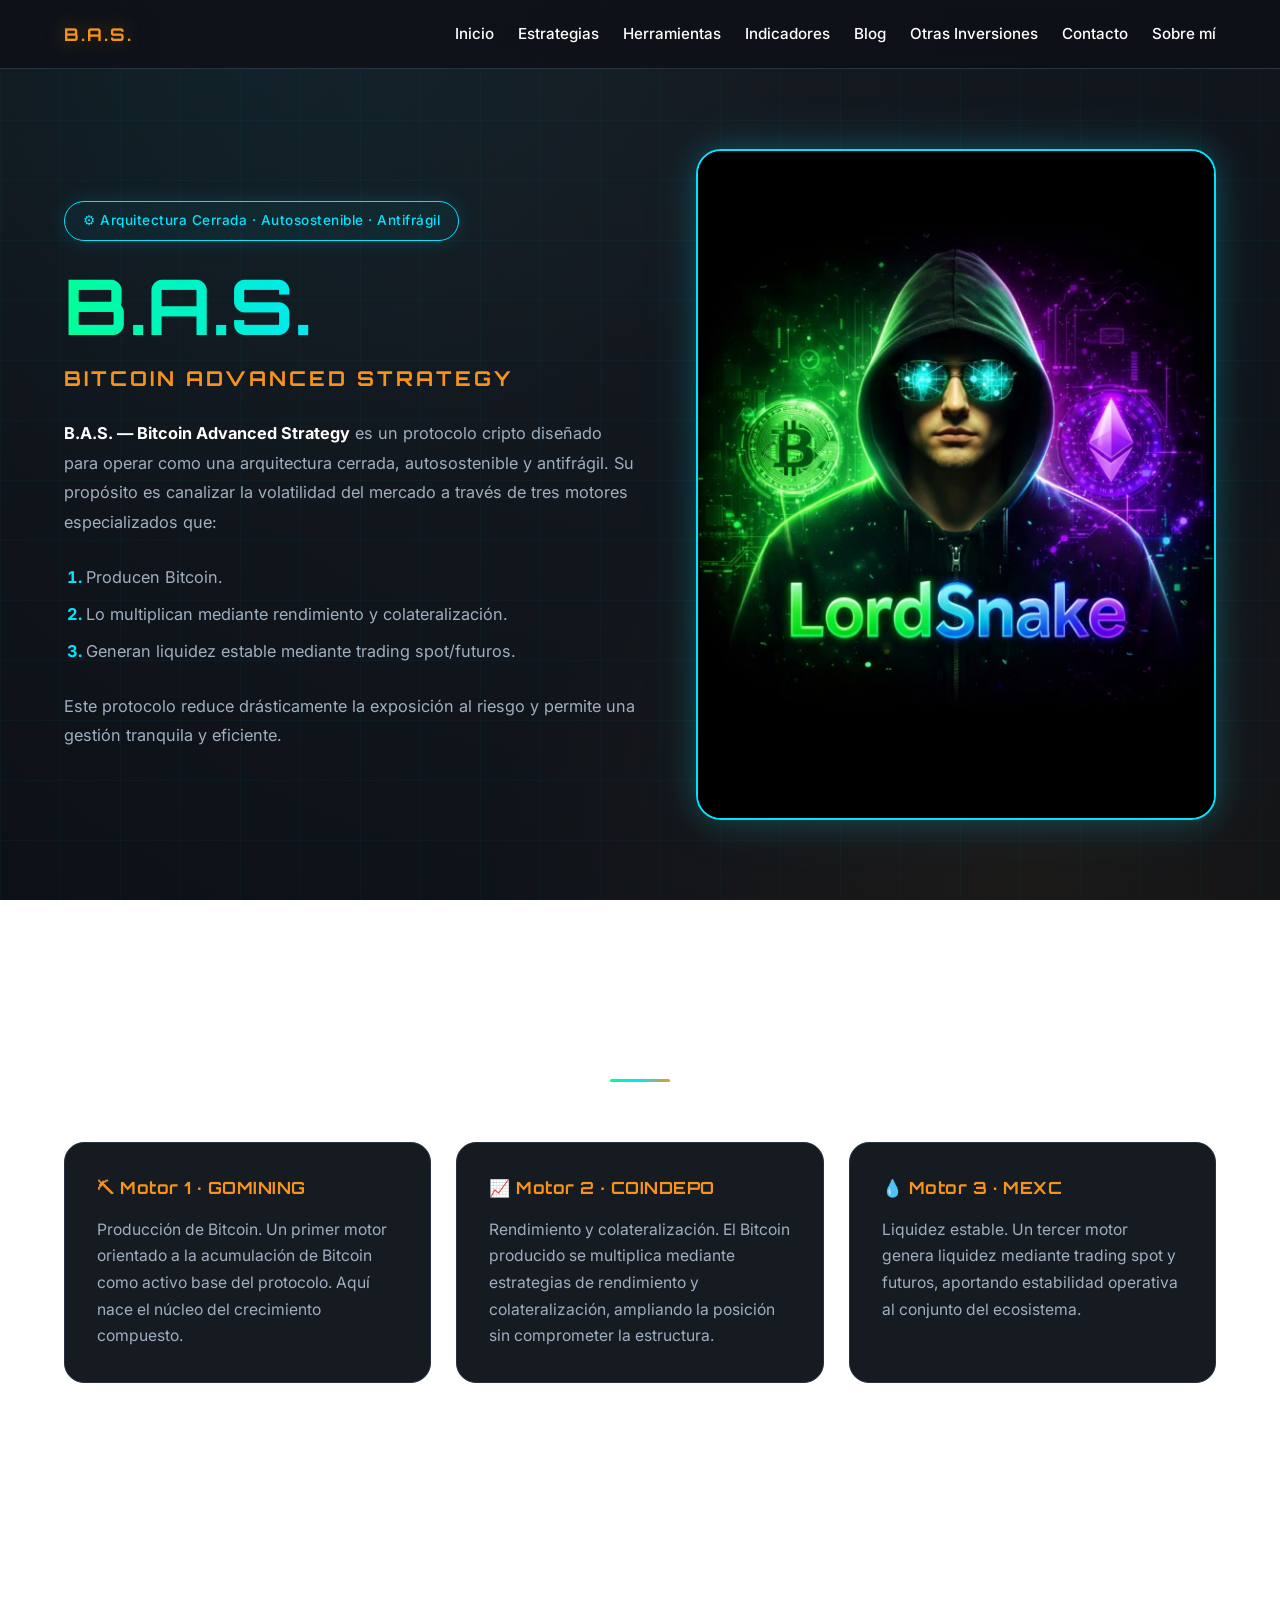
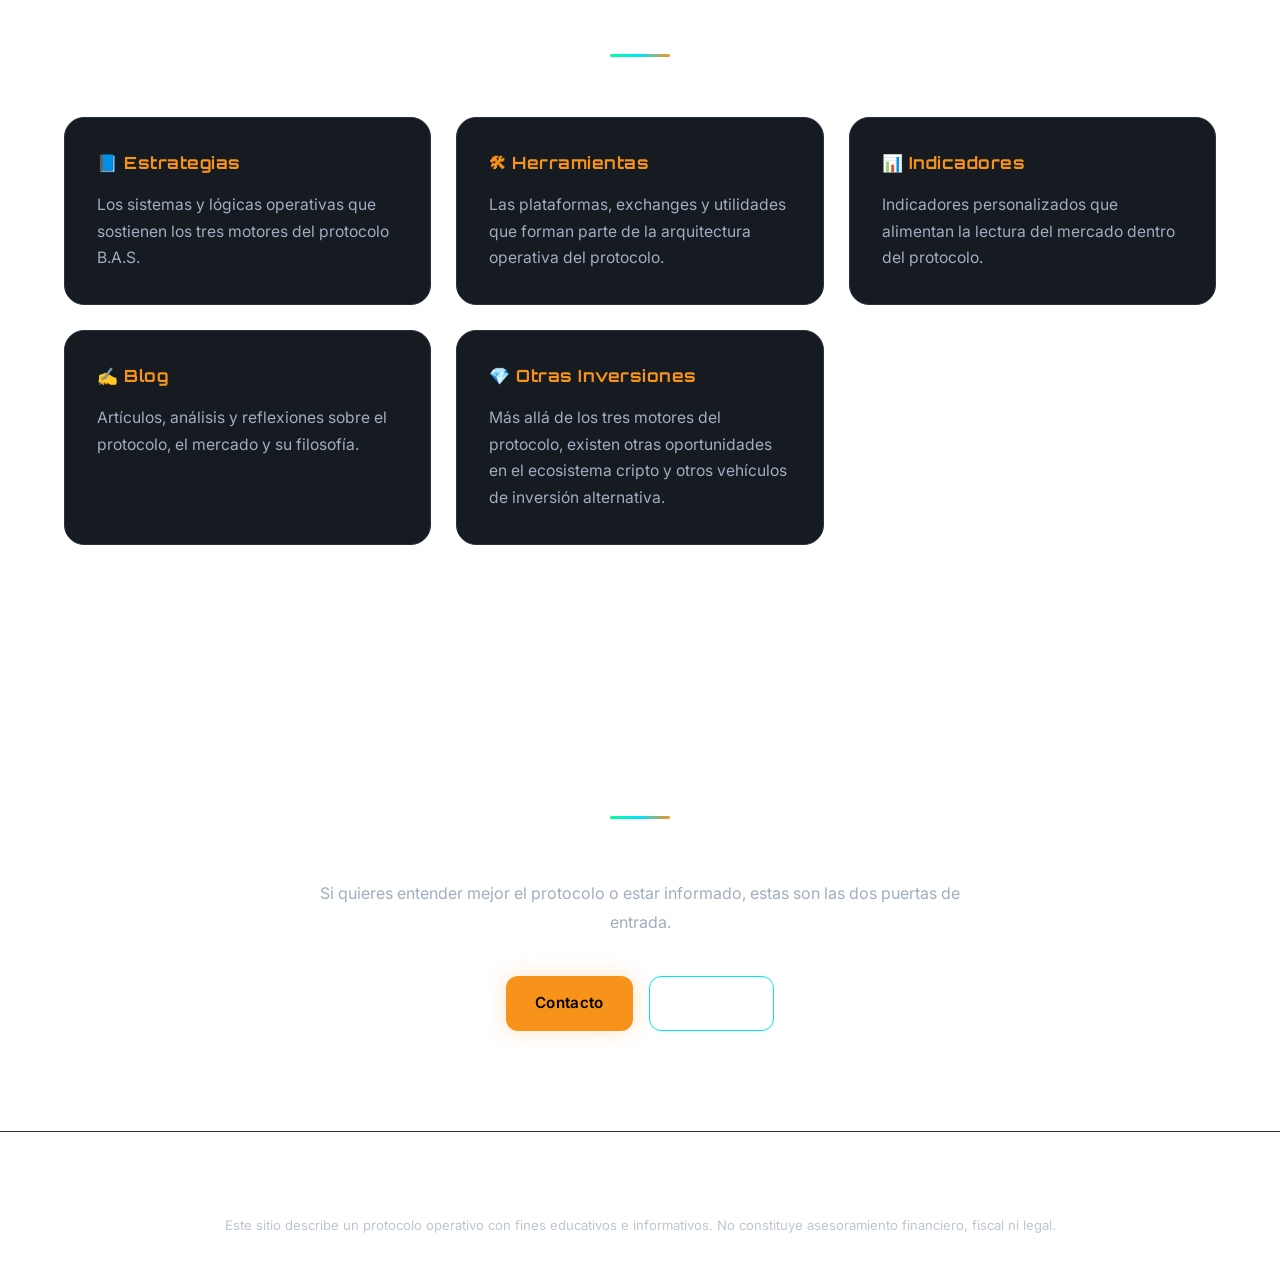
==== commit 073957f1: "Add files via upload" ====
--- a/index.html
+++ b/index.html
@@ -3,8 +3,8 @@
 <head>
     <meta charset="UTF-8">
     <meta name="viewport" content="width=device-width, initial-scale=1.0">
-    <title>SAAS Saylor Advanced Strategy | Ecosistema Financiero Cripto</title>
-    <meta name="description" content="SAAS Saylor Advanced Strategy es un sistema financiero cripto diseñado para operar como una arquitectura cerrada, autosostenible y antifrágil.">
+    <title>B.A.S. — Bitcoin Advanced Strategy | Protocolo Cripto</title>
+    <meta name="description" content="B.A.S. (Bitcoin Advanced Strategy) es un protocolo cripto diseñado para operar como una arquitectura cerrada, autosostenible y antifrágil.">
 
     <!-- Fuentes -->
     <link rel="preconnect" href="https://fonts.googleapis.com">
@@ -19,7 +19,15 @@
     <!-- ==================== HEADER ==================== -->
     <header>
         <div class="container nav">
-            <div class="logo">LORD SNAKE</div>
+            <div class="logo">B.A.S.</div>
+
+            <!-- BOTÓN HAMBURGUESA (solo visible en móvil) -->
+            <button class="menu-toggle" aria-label="Abrir menú">
+                <span></span>
+                <span></span>
+                <span></span>
+            </button>
+
             <ul class="menu">
                 <li><a href="index.html">Inicio</a></li>
                 <li><a href="estrategias/estrategias.html">Estrategias</a></li>
@@ -40,14 +48,14 @@
             <div class="hero-text">
                 <span class="badge">⚙️ Arquitectura Cerrada · Autosostenible · Antifrágil</span>
 
-                <h1>BAS</h1>
+                <h1>B.A.S.</h1>
                 <h2>Bitcoin Advanced Strategy</h2>
 
                 <p>
-                    <strong>BAS Bitcoin Advanced Strategy</strong> es un protocolo
+                    <strong>B.A.S. — Bitcoin Advanced Strategy</strong> es un protocolo
                     cripto diseñado para operar como una arquitectura cerrada, autosostenible
-                    y antifrágil. Su propósito es transformar la volatilidad del mercado en
-                    crecimiento compuesto, utilizando tres motores especializados que:
+                    y antifrágil. Su propósito es canalizar la volatilidad del mercado
+                    a través de tres motores especializados que:
                 </p>
 
                 <ol class="hero-list">
@@ -57,13 +65,13 @@
                 </ol>
 
                 <p>
-                    Este sistema reduce drásticamente la exposición al riesgo y permite
+                    Este protocolo reduce drásticamente la exposición al riesgo y permite
                     una gestión tranquila y eficiente.
                 </p>
             </div>
 
             <div class="hero-image">
-                <img src="assets/img/lordsnake.jpg" alt="BAS Bitcoin Advanced Strategy">
+                <img src="assets/img/lordsnake.jpg" alt="B.A.S. Bitcoin Advanced Strategy">
             </div>
 
         </div>
@@ -72,32 +80,34 @@
     <!-- ==================== TRES MOTORES ==================== -->
     <section>
         <div class="container">
-            <h2 class="section-title">Los Tres Motores del Sistema</h2>
+            <h2 class="section-title">Los Tres Motores del Protocolo</h2>
 
             <div class="cards">
 
                 <div class="card">
-                    <h3>⛏ Motor 1 GOMINING· Producción de Bitcoin</h3>
-                    <p>
-                        Un primer motor orientado a la acumulación de Bitcoin como activo
-                        base del sistema. Aquí nace el núcleo del crecimiento compuesto.
+                    <h3>⛏ Motor 1 · GOMINING</h3>
+                    <p>
+                        Producción de Bitcoin. Un primer motor orientado a la acumulación
+                        de Bitcoin como activo base del protocolo. Aquí nace el núcleo
+                        del crecimiento compuesto.
                     </p>
                 </div>
 
                 <div class="card">
-                    <h3>📈 Motor 2 COINDEPO· Rendimiento y Colateralización</h3>
-                    <p>
-                        El Bitcoin producido se multiplica mediante estrategias de
-                        rendimiento y colateralización, ampliando la posición sin
-                        comprometer la estructura.
+                    <h3>📈 Motor 2 · COINDEPO</h3>
+                    <p>
+                        Rendimiento y colateralización. El Bitcoin producido se multiplica
+                        mediante estrategias de rendimiento y colateralización, ampliando
+                        la posición sin comprometer la estructura.
                     </p>
                 </div>
 
                 <div class="card">
-                    <h3>💧 Motor 3 MEXC· Liquidez Estable</h3>
-                    <p>
-                        Un tercer motor genera liquidez mediante trading spot y futuros,
-                        aportando estabilidad operativa al conjunto del ecosistema.
+                    <h3>💧 Motor 3 · MEXC</h3>
+                    <p>
+                        Liquidez estable. Un tercer motor genera liquidez mediante trading
+                        spot y futuros, aportando estabilidad operativa al conjunto del
+                        ecosistema.
                     </p>
                 </div>
 
@@ -108,59 +118,62 @@
     <!-- ==================== EXPLORA EL ECOSISTEMA ==================== -->
     <section>
         <div class="container">
-            <h2 class="section-title">Explora el Ecosistema</h2>
+            <h2 class="section-title">Explora el Protocolo</h2>
 
             <div class="cards">
 
-                <a href="estrategias/estrategias.html" class="card" style="text-decoration:none;">
+                <a href="estrategias/estrategias.html" class="card">
                     <h3>📘 Estrategias</h3>
                     <p>
                         Los sistemas y lógicas operativas que sostienen los tres motores
-                        del ecosistema BAAS (Bitcoin Advanced Strategy).
-                    </p>
-                </a>
-
-                <a href="herramientas/herramientas.html" class="card" style="text-decoration:none;">
+                        del protocolo B.A.S.
+                    </p>
+                </a>
+
+                <a href="herramientas/herramientas.html" class="card">
                     <h3>🛠 Herramientas</h3>
                     <p>
                         Las plataformas, exchanges y utilidades que forman parte de la
-                        arquitectura operativa del sistema.
-                    </p>
-                </a>
-
-                <a href="indicadores/indicadores.html" class="card" style="text-decoration:none;">
+                        arquitectura operativa del protocolo.
+                    </p>
+                </a>
+
+                <a href="indicadores/indicadores.html" class="card">
                     <h3>📊 Indicadores</h3>
                     <p>
                         Indicadores personalizados que alimentan la lectura del mercado
-                        dentro del sistema.
-                    </p>
-                </a>
-
-                <a href="blog/blog.html" class="card" style="text-decoration:none;">
+                        dentro del protocolo.
+                    </p>
+                </a>
+
+                <a href="blog/blog.html" class="card">
                     <h3>✍️ Blog</h3>
                     <p>
-                        Artículos, análisis y reflexiones sobre el ecosistema, el mercado
-                        y la filosofía del sistema.
-                    </p>
-                </a>
-
-                <a href="otrasinversiones/otrasinversiones.html" class="card" style="text-decoration:none;">
-                    <h3>📉 Otras Inversiones</h3>
-                    <p>
-                        Más allá de los tres motores del protocolo, existen otras oportunidades en el ecosistema cripto y otros vehículos de inversión alternativa. 
-                    </p>
-                </a>
-
-            </div>
-        </div>
-    </section>
-
-    <!-- ==================== CTA FINAL / CONTACTO Y SOBRE MÍ ==================== -->
+                        Artículos, análisis y reflexiones sobre el protocolo, el mercado
+                        y su filosofía.
+                    </p>
+                </a>
+
+                <a href="otrasinversiones/otrasinversiones.html" class="card">
+                    <h3>💎 Otras Inversiones</h3>
+                    <p>
+                        Más allá de los tres motores del protocolo, existen otras
+                        oportunidades en el ecosistema cripto y otros vehículos de
+                        inversión alternativa.
+                    </p>
+                </a>
+
+            </div>
+        </div>
+    </section>
+
+    <!-- ==================== CTA FINAL ==================== -->
     <section>
         <div class="container">
             <h2 class="section-title">¿Quieres saber más?</h2>
             <p style="text-align:center; color: var(--muted); max-width: 700px; margin: 0 auto 40px; line-height: 1.8;">
-                Si quieres entender mejor el sistema, o estar informado, estas son las dos puertas de entrada.
+                Si quieres entender mejor el protocolo o estar informado,
+                estas son las dos puertas de entrada.
             </p>
             <div class="hero-buttons" style="justify-content:center;">
                 <a href="contacto/contacto.html" class="btn btn-primary">Contacto</a>
@@ -172,8 +185,11 @@
     <!-- ==================== FOOTER ==================== -->
     <footer>
         <div class="container">
-            <p>© 2026 Lord Snake — BAS Bitcoin Advanced Strategy.</p>
-            <p>Trading conlleva riesgo. No es asesoramiento financiero.</p>
+            <p>© 2026 Lord Snake — B.A.S. Bitcoin Advanced Strategy.</p>
+            <p>
+                Este sitio describe un protocolo operativo con fines educativos e
+                informativos. No constituye asesoramiento financiero, fiscal ni legal.
+            </p>
         </div>
     </footer>
 
@@ -181,4 +197,4 @@
     <script src="js/main.js"></script>
 
 </body>
-</html>
+</html>
--- a/css/style.css
+++ b/css/style.css
@@ -1,12 +1,10 @@
 /* ============================================================
-   LORD SNAKE · SAAS Saylor Advanced Strategy
+   LORD SNAKE · B.A.S. — Bitcoin Advanced Strategy
    style.css
    ============================================================ */
 
 /* ---------- VARIABLES ---------- */
 :root {
-
-    /* Colores base */
     --bg: #0D1117;
     --bg-2: #161B22;
     --card: #161B22;
@@ -14,215 +12,164 @@
     --text: #FFFFFF;
     --muted: #A0AEC0;
 
-    /* Acentos */
     --btc: #F7931A;
     --cyber: #00E5FF;
     --green: #00C853;
 
-    /* Bordes */
     --border: #293241;
     --border-hover: #00E5FF;
 
-    /* Gradientes */
     --grad-brand: linear-gradient(90deg, #00ff99, #00E5FF, #F7931A);
     --grad-cyber: linear-gradient(135deg, rgba(0,229,255,.15), rgba(247,147,26,.05));
 
-    /* Sombras */
     --shadow-sm: 0 2px 10px rgba(0,0,0,.3);
     --shadow-md: 0 10px 30px rgba(0,0,0,.4);
     --shadow-glow: 0 0 30px rgba(0,229,255,.2), 0 0 60px rgba(0,229,255,.1);
 
-    /* Espaciado y radios */
     --radius-sm: 12px;
     --radius: 20px;
     --radius-lg: 25px;
     --transition: .3s cubic-bezier(.4, 0, .2, 1);
 
-    /* Tipografía */
     --font-body: 'Inter', system-ui, sans-serif;
     --font-display: 'Orbitron', sans-serif;
 }
 
-/* ---------- RESET ---------- */
-* {
-    margin: 0;
-    padding: 0;
-    box-sizing: border-box;
-}
-
-html {
-    scroll-behavior: smooth;
-    scroll-padding-top: 100px;
-}
-
-/* ---------- BASE ---------- */
+* { margin: 0; padding: 0; box-sizing: border-box; }
+
+html { scroll-behavior: smooth; scroll-padding-top: 100px; }
+
 body {
-
     font-family: var(--font-body);
-
     background:
         radial-gradient(circle at 20% 0%, rgba(0,229,255,.06), transparent 40%),
         radial-gradient(circle at 80% 100%, rgba(247,147,26,.06), transparent 40%),
         radial-gradient(circle at top, var(--bg-2), var(--bg));
-
     background-attachment: fixed;
-
     color: var(--text);
-
     line-height: 1.6;
-
     -webkit-font-smoothing: antialiased;
-
     overflow-x: hidden;
 }
 
-/* Grid de fondo sutil tipo "cyber" */
 body::before {
-
     content: "";
-
     position: fixed;
     inset: 0;
-
     background-image:
         linear-gradient(rgba(0,229,255,.03) 1px, transparent 1px),
         linear-gradient(90deg, rgba(0,229,255,.03) 1px, transparent 1px);
-
     background-size: 60px 60px;
-
     pointer-events: none;
-
     z-index: 0;
 }
 
-/* Scrollbar personalizada */
-::-webkit-scrollbar {
-    width: 10px;
-}
-
-::-webkit-scrollbar-track {
-    background: var(--bg);
-}
-
-::-webkit-scrollbar-thumb {
-    background: var(--border);
-    border-radius: 10px;
-}
-
-::-webkit-scrollbar-thumb:hover {
-    background: var(--cyber);
-}
-
-/* Selección de texto */
-::selection {
-    background: var(--cyber);
-    color: var(--bg);
-}
-
-/* ---------- LAYOUT ---------- */
-.container {
-    width: 90%;
-    max-width: 1200px;
-    margin: auto;
-    position: relative;
-    z-index: 1;
-}
+::-webkit-scrollbar { width: 10px; }
+::-webkit-scrollbar-track { background: var(--bg); }
+::-webkit-scrollbar-thumb { background: var(--border); border-radius: 10px; }
+::-webkit-scrollbar-thumb:hover { background: var(--cyber); }
+::selection { background: var(--cyber); color: var(--bg); }
+
+.container { width: 90%; max-width: 1200px; margin: auto; position: relative; z-index: 1; }
 
 /* ---------- HEADER ---------- */
 header {
-
     position: sticky;
     top: 0;
-
     backdrop-filter: blur(14px);
     -webkit-backdrop-filter: blur(14px);
-
     background: rgba(13, 17, 23, .85);
-
     border-bottom: 1px solid var(--border);
-
     z-index: 999;
 }
 
 .nav {
-
     display: flex;
     justify-content: space-between;
     align-items: center;
-
     padding: 20px 0;
+    position: relative;
 }
 
 .logo {
-
     font-family: var(--font-display);
     font-weight: 700;
     font-size: 1.1rem;
     letter-spacing: 2px;
-
     color: var(--btc);
-
     text-shadow: 0 0 20px rgba(247,147,26,.4);
 }
 
 .menu {
-
     display: flex;
     gap: 24px;
-
     list-style: none;
 }
 
 .menu a {
-
     text-decoration: none;
     color: white;
-
     font-size: .95rem;
     font-weight: 500;
-
     position: relative;
-
     transition: color var(--transition);
 }
 
 .menu a::after {
-
     content: "";
-
     position: absolute;
     left: 0;
     bottom: -6px;
-
     width: 0;
     height: 2px;
-
     background: var(--cyber);
-
     transition: width var(--transition);
 }
 
-.menu a:hover {
-    color: var(--cyber);
-}
-
-.menu a:hover::after {
+.menu a:hover { color: var(--cyber); }
+.menu a:hover::after { width: 100%; }
+
+/* ---------- BOTÓN HAMBURGUESA ---------- */
+.menu-toggle {
+    display: none;
+    flex-direction: column;
+    justify-content: center;
+    gap: 5px;
+    width: 42px;
+    height: 42px;
+    padding: 8px;
+    background: transparent;
+    border: 1px solid var(--border);
+    border-radius: 8px;
+    cursor: pointer;
+    transition: all var(--transition);
+}
+
+.menu-toggle:hover { border-color: var(--cyber); }
+
+.menu-toggle span {
+    display: block;
     width: 100%;
-}
+    height: 2px;
+    background: var(--cyber);
+    border-radius: 2px;
+    transition: all var(--transition);
+    box-shadow: 0 0 8px rgba(0,229,255,.5);
+}
+
+.menu-toggle.open span:nth-child(1) { transform: translateY(7px) rotate(45deg); }
+.menu-toggle.open span:nth-child(2) { opacity: 0; }
+.menu-toggle.open span:nth-child(3) { transform: translateY(-7px) rotate(-45deg); }
 
 /* ---------- HERO ---------- */
 .hero {
-
     min-height: 90vh;
-
     display: flex;
     align-items: center;
-
     padding: 80px 0;
 }
 
 .hero-content {
-
     display: grid;
     grid-template-columns: 1.1fr 1fr;
     gap: 60px;
@@ -230,1422 +177,737 @@
 }
 
 .badge {
-
     display: inline-block;
-
     padding: 8px 18px;
-
     border: 1px solid var(--cyber);
     border-radius: 999px;
-
     color: var(--cyber);
-
     font-size: .85rem;
     font-weight: 500;
     letter-spacing: .5px;
-
     margin-bottom: 25px;
-
     background: rgba(0,229,255,.05);
-
     box-shadow: 0 0 20px rgba(0,229,255,.15);
 }
 
 .hero h1 {
-
-    font-family: var(--font-display);
-
+    font-family: var(--font-display);
     font-size: clamp(2.5rem, 6vw, 5rem);
-
     line-height: 1.05;
-
     background: var(--grad-brand);
-
     -webkit-background-clip: text;
     background-clip: text;
     -webkit-text-fill-color: transparent;
-
     margin-bottom: 15px;
-
     letter-spacing: 1px;
 }
 
 .hero h2 {
-
     font-family: var(--font-display);
     font-size: clamp(1rem, 1.6vw, 1.4rem);
-
     margin-bottom: 25px;
-
     color: var(--btc);
-
     letter-spacing: 3px;
     text-transform: uppercase;
 }
 
 .hero p {
-
     color: var(--muted);
-
     line-height: 1.8;
-
     margin-bottom: 25px;
-
     font-size: 1.02rem;
 }
 
-.hero p strong {
-    color: var(--text);
-}
+.hero p strong { color: var(--text); }
 
 .hero-list {
-
     color: var(--muted);
-
     line-height: 1.9;
-
     margin: 0 0 25px 22px;
-
     font-size: 1.02rem;
 }
 
-.hero-list li {
-    margin-bottom: 6px;
-}
-
-.hero-list li::marker {
-    color: var(--cyber);
-    font-weight: 700;
-}
-
-.hero-buttons {
-
-    display: flex;
-    gap: 16px;
-    flex-wrap: wrap;
-}
+.hero-list li { margin-bottom: 6px; }
+.hero-list li::marker { color: var(--cyber); font-weight: 700; }
+
+.hero-buttons { display: flex; gap: 16px; flex-wrap: wrap; }
 
 .hero-image img {
-
     width: 100%;
-
     border-radius: var(--radius-lg);
-
     border: 2px solid var(--cyber);
-
     box-shadow: var(--shadow-glow);
-
     transition: transform var(--transition), box-shadow var(--transition);
 }
 
 .hero-image img:hover {
     transform: scale(1.02);
-    box-shadow:
-        0 0 40px rgba(0,229,255,.35),
-        0 0 80px rgba(0,229,255,.15);
+    box-shadow: 0 0 40px rgba(0,229,255,.35), 0 0 80px rgba(0,229,255,.15);
 }
 
 /* ---------- BOTONES ---------- */
 .btn {
-
     display: inline-block;
-
     text-decoration: none;
-
     padding: 14px 28px;
-
     border-radius: var(--radius-sm);
-
     font-weight: 600;
     font-size: .95rem;
-
     letter-spacing: .3px;
-
     transition: all var(--transition);
-
     cursor: pointer;
-
     border: 1px solid transparent;
 }
 
 .btn-primary {
-
     background: var(--btc);
     color: #000;
-
     box-shadow: 0 0 20px rgba(247,147,26,.25);
 }
 
 .btn-primary:hover {
-
     transform: translateY(-3px);
-
     box-shadow: 0 8px 30px rgba(247,147,26,.45);
 }
 
 .btn-secondary {
-
     border: 1px solid var(--cyber);
     color: white;
-
     background: transparent;
 }
 
 .btn-secondary:hover {
-
     background: rgba(0,229,255,.1);
-
     transform: translateY(-3px);
-
     box-shadow: 0 0 25px rgba(0,229,255,.25);
 }
 
-.btn:focus-visible {
-    outline: 2px solid var(--cyber);
-    outline-offset: 3px;
-}
+.btn:focus-visible { outline: 2px solid var(--cyber); outline-offset: 3px; }
+
+.btn-large { padding: 18px 36px; font-size: 1rem; letter-spacing: .5px; }
 
 /* ---------- SECCIONES ---------- */
-section {
-    padding: 100px 0;
+section { padding: 100px 0; position: relative; z-index: 1; }
+
+.section-title {
+    text-align: center;
+    font-family: var(--font-display);
+    font-size: clamp(1.4rem, 2.5vw, 2rem);
+    margin-bottom: 60px;
+    letter-spacing: 2px;
     position: relative;
-    z-index: 1;
-}
-
-.section-title {
-
-    text-align: center;
-
-    font-family: var(--font-display);
-
-    font-size: clamp(1.4rem, 2.5vw, 2rem);
-
-    margin-bottom: 60px;
-
-    letter-spacing: 2px;
-
-    position: relative;
-
     display: block;
 }
 
 .section-title::after {
-
     content: "";
-
     display: block;
-
     width: 60px;
     height: 3px;
-
     margin: 20px auto 0;
-
     background: var(--grad-brand);
-
     border-radius: 3px;
 }
 
 /* ---------- CARDS ---------- */
 .cards {
-
     display: grid;
-
     grid-template-columns: repeat(auto-fit, minmax(280px, 1fr));
-
     gap: 25px;
 }
 
 .card {
-
     background: var(--card);
-
     padding: 32px;
-
     border-radius: var(--radius);
-
     border: 1px solid var(--border);
-
     transition: all var(--transition);
-
     position: relative;
-
     overflow: hidden;
 }
 
-/* Línea superior de acento */
 .card::before {
-
     content: "";
-
     position: absolute;
     top: 0;
     left: 0;
-
     width: 100%;
     height: 2px;
-
     background: var(--grad-brand);
-
     opacity: 0;
-
     transition: opacity var(--transition);
 }
 
 .card:hover {
-
     transform: translateY(-5px);
-
     border-color: var(--cyber);
-
     background: var(--card-hover);
-
     box-shadow: 0 15px 40px rgba(0,0,0,.4), 0 0 30px rgba(0,229,255,.1);
 }
 
-.card:hover::before {
-    opacity: 1;
-}
+.card:hover::before { opacity: 1; }
 
 .card h3 {
-
     margin-bottom: 15px;
-
     color: var(--btc);
-
-    font-family: var(--font-display);
-
+    font-family: var(--font-display);
     font-size: 1.05rem;
-
     letter-spacing: .5px;
 }
 
-.card p {
-
-    color: var(--muted);
-
-    line-height: 1.7;
-
-    font-size: .98rem;
-}
-
-/* Tarjetas convertidas en enlaces */
-a.card {
-    color: inherit;
-    display: block;
-    text-decoration: none;
-}
-
-a.card h3 {
-    color: var(--btc);
-}
-
-a.card:hover h3 {
-    color: var(--cyber);
+.card p { color: var(--muted); line-height: 1.7; font-size: .98rem; }
+
+a.card { color: inherit; display: block; text-decoration: none; }
+a.card h3 { color: var(--btc); }
+a.card:hover h3 { color: var(--cyber); }
+
+.cards-small {
+    grid-template-columns: repeat(auto-fit, minmax(220px, 1fr));
+    margin-bottom: 20px;
 }
 
 /* ---------- FLOW ---------- */
 .flow {
-
-    display: flex;
-
+    display: flex;
     justify-content: center;
     align-items: center;
-
     flex-wrap: wrap;
-
     gap: 15px;
 }
 
 .flow-box {
-
     padding: 18px 25px;
-
     background: var(--card);
-
     border-radius: var(--radius-sm);
-
     border: 1px solid var(--border);
-
     transition: all var(--transition);
-
     font-size: .95rem;
-
     font-weight: 500;
 }
 
 .flow-box:hover {
-
     border-color: var(--cyber);
-
     color: var(--cyber);
-
     transform: translateY(-3px);
 }
 
 .arrow {
-
     color: var(--cyber);
-
     font-weight: bold;
-
     font-size: 1.2rem;
-
     text-shadow: 0 0 10px rgba(0,229,255,.5);
+}
+
+.flow-vertical { flex-direction: row; margin-bottom: 40px; }
+
+.flow-box-motor {
+    display: flex;
+    flex-direction: column;
+    align-items: center;
+    gap: 6px;
+    padding: 20px;
+    text-align: center;
+    min-width: 220px;
+}
+
+.flow-box-motor strong {
+    font-family: var(--font-display);
+    font-size: 1.1rem;
+    color: var(--text);
+    letter-spacing: 2px;
+}
+
+.motor-tag {
+    font-size: .7rem;
+    letter-spacing: 2px;
+    color: var(--cyber);
+    font-weight: 700;
+}
+
+.motor-desc { font-size: .82rem; color: var(--muted); margin-top: 4px; }
+
+.motor-logo {
+    width: 100%;
+    max-width: 220px;
+    height: 110px;
+    object-fit: cover;
+    border-radius: var(--radius-sm);
+    margin-bottom: 15px;
+    border: 1px solid var(--border);
+    transition: all var(--transition);
+    box-shadow: 0 5px 20px rgba(0,0,0,.3);
+}
+
+.flow-box-motor:hover .motor-logo {
+    border-color: var(--cyber);
+    box-shadow: 0 8px 25px rgba(0,0,0,.4), 0 0 25px rgba(0,229,255,.2);
+    transform: scale(1.03);
 }
 
 /* ---------- TOOLS GRID ---------- */
 .tools-grid {
-
     display: grid;
-
     grid-template-columns: repeat(auto-fit, minmax(200px, 1fr));
-
     gap: 20px;
 }
 
 .tool {
-
     background: var(--card);
-
     border: 1px solid var(--border);
-
     border-radius: 15px;
-
     padding: 25px;
-
     text-align: center;
-
     font-weight: 600;
-
     font-size: .95rem;
-
     text-decoration: none;
-
     color: var(--text);
-
     transition: all var(--transition);
-
     display: block;
 }
 
 .tool:hover {
-
     border-color: var(--cyber);
-
     color: var(--cyber);
-
     transform: translateY(-4px);
-
     box-shadow: 0 10px 30px rgba(0,229,255,.15);
 }
 
 /* ---------- FOOTER ---------- */
 footer {
-
     padding: 50px 0;
-
     text-align: center;
-
     border-top: 1px solid var(--border);
-
     color: var(--muted);
-
     font-size: .9rem;
-
     position: relative;
     z-index: 1;
 }
 
-footer p:first-child {
-    margin-bottom: 10px;
-    color: var(--text);
-}
-
-footer p:last-child {
-    font-size: .82rem;
-    opacity: .7;
-}
-
-/* ---------- ANIMACIONES DE ENTRADA ---------- */
+footer p:first-child { margin-bottom: 10px; color: var(--text); }
+footer p:last-child { font-size: .82rem; opacity: .7; }
+
+/* ---------- ANIMACIONES ---------- */
 @keyframes fadeUp {
-
-    from {
-        opacity: 0;
-        transform: translateY(20px);
-    }
-
-    to {
-        opacity: 1;
-        transform: translateY(0);
-    }
-}
-
-.hero-text,
-.hero-image {
-    animation: fadeUp .8s ease-out both;
-}
-
-.hero-image {
-    animation-delay: .15s;
-}
-
-/* ---------- RESPONSIVE ---------- */
-@media (max-width: 900px) {
-
-    .menu {
-        display: none;
-    }
-
-    .hero {
-
-        min-height: auto;
-
-        padding: 60px 0;
-    }
-
-    .hero-content {
-
-        grid-template-columns: 1fr;
-
-        text-align: center;
-
-        gap: 40px;
-    }
-
-    .hero h1 {
-        font-size: 3rem;
-    }
-
-    .hero h2 {
-        font-size: 1rem;
-        letter-spacing: 2px;
-    }
-
-    .hero-list {
-        text-align: left;
-        max-width: 400px;
-        margin-left: auto;
-        margin-right: auto;
-    }
-
-    .hero-buttons {
-        justify-content: center;
-    }
-
-    .section-title {
-        margin-bottom: 40px;
-    }
-
-    section {
-        padding: 70px 0;
-    }
-
-    .flow {
-        flex-direction: column;
-    }
-
-    .arrow {
-        transform: rotate(90deg);
-    }
-}
-
-@media (max-width: 500px) {
-
-    .hero h1 {
-        font-size: 2.2rem;
-    }
-
-    .card {
-        padding: 24px;
-    }
-
-    .btn {
-        padding: 12px 22px;
-        font-size: .9rem;
-    }
-
-    .hero-buttons {
-        flex-direction: column;
-        width: 100%;
-    }
-
-    .btn {
-        text-align: center;
-        width: 100%;
-    }
-}
-
-/* ---------- REDUCED MOTION ---------- */
-@media (prefers-reduced-motion: reduce) {
-
-    *,
-    *::before,
-    *::after {
-        animation-duration: .01ms !important;
-        transition-duration: .01ms !important;
-    }
+    from { opacity: 0; transform: translateY(20px); }
+    to { opacity: 1; transform: translateY(0); }
+}
+
+.hero-text, .hero-image { animation: fadeUp .8s ease-out both; }
+.hero-image { animation-delay: .15s; }
+
+@keyframes pulseDot {
+    0%, 100% { box-shadow: 0 0 15px rgba(0,229,255,.6); }
+    50% { box-shadow: 0 0 25px var(--cyber), 0 0 50px rgba(0,229,255,.6); }
 }
 
 /* ============================================================
-   PÁGINAS INTERNAS · ESTILOS ESPECÍFICOS
+   PÁGINAS INTERNAS · ESTILOS GENERALES
    ============================================================ */
 
-/* ---------- HERO INTERNO ---------- */
 .hero-internal {
-
     min-height: auto;
-
     padding: 80px 0 60px;
-
     text-align: center;
 }
 
-.hero-internal .badge {
-    margin-bottom: 20px;
-}
+.hero-internal .badge { margin-bottom: 20px; }
 
 .hero-internal h1 {
-
-    font-family: var(--font-display);
-
+    font-family: var(--font-display);
     font-size: clamp(2rem, 5vw, 3.5rem);
-
     background: var(--grad-brand);
-
     -webkit-background-clip: text;
     background-clip: text;
     -webkit-text-fill-color: transparent;
-
     margin-bottom: 10px;
-
     letter-spacing: 1px;
 }
 
 .hero-internal h2 {
-
-    font-family: var(--font-display);
-
+    font-family: var(--font-display);
     font-size: clamp(.9rem, 1.5vw, 1.15rem);
-
     color: var(--btc);
-
     letter-spacing: 3px;
     text-transform: uppercase;
-
     margin-bottom: 30px;
 }
 
 .lead {
-
     color: var(--muted);
-
     font-size: 1.08rem;
-
     line-height: 1.8;
-
     max-width: 800px;
-
     margin: 0 auto;
-
     text-align: left;
 }
 
-.lead strong {
-    color: var(--text);
-}
-
-/* ---------- NOMBRE DEL MOTOR ---------- */
+.lead strong { color: var(--text); }
+
 .motor-name {
-
-    font-family: var(--font-display);
-
+    font-family: var(--font-display);
     font-size: clamp(1.6rem, 3vw, 2.2rem);
-
     color: var(--cyber);
-
     text-align: center;
-
     letter-spacing: 4px;
-
     margin-bottom: 40px;
-
     text-shadow: 0 0 30px rgba(0,229,255,.3);
 }
 
-/* ---------- SUBTÍTULOS ---------- */
 .sub-title {
-
-    font-family: var(--font-display);
-
+    font-family: var(--font-display);
     font-size: 1.15rem;
-
     color: var(--btc);
-
     letter-spacing: 1px;
-
     margin: 50px 0 25px;
-
     padding-left: 15px;
-
     border-left: 3px solid var(--cyber);
 }
 
-/* ---------- FLOW VERTICAL ---------- */
-.flow-vertical {
-
-    flex-direction: row;
-
-    margin-bottom: 40px;
-}
-
-.flow-box-motor {
-
-    display: flex;
-
-    flex-direction: column;
-
-    align-items: center;
-
-    gap: 6px;
-
-    padding: 20px;
-
-    text-align: center;
-
-    min-width: 220px;
-}
-
-.flow-box-motor strong {
-
-    font-family: var(--font-display);
-
-    font-size: 1.1rem;
-
-    color: var(--text);
-
-    letter-spacing: 2px;
-}
-
-.motor-tag {
-
-    font-size: .7rem;
-
-    letter-spacing: 2px;
-
+.steps { display: flex; flex-direction: column; gap: 18px; margin-bottom: 40px; }
+
+.step {
+    display: flex;
+    gap: 20px;
+    align-items: flex-start;
+    background: var(--card);
+    border: 1px solid var(--border);
+    border-radius: var(--radius-sm);
+    padding: 22px 26px;
+    transition: all var(--transition);
+}
+
+.step:hover {
+    border-color: var(--cyber);
+    background: var(--card-hover);
+    transform: translateX(5px);
+}
+
+.step-num {
+    font-family: var(--font-display);
+    font-size: 1.4rem;
+    font-weight: 700;
     color: var(--cyber);
-
-    font-weight: 700;
-}
-
-.motor-desc {
-
-    font-size: .82rem;
-
-    color: var(--muted);
-
-    margin-top: 4px;
-}
-
-/* ---------- LOGOS DE MOTORES ---------- */
-.motor-logo {
-
-    width: 100%;
-
-    max-width: 220px;
-
-    height: 110px;
-
-    object-fit: cover;
-
-    border-radius: var(--radius-sm);
-
-    margin-bottom: 15px;
-
-    border: 1px solid var(--border);
-
-    transition: all var(--transition);
-
-    box-shadow: 0 5px 20px rgba(0,0,0,.3);
-}
-
-.flow-box-motor:hover .motor-logo {
-
-    border-color: var(--cyber);
-
-    box-shadow:
-        0 8px 25px rgba(0,0,0,.4),
-        0 0 25px rgba(0,229,255,.2);
-
-    transform: scale(1.03);
-}
-
-/* ---------- STEPS (Flujo Operativo) ---------- */
-.steps {
-
-    display: flex;
-
-    flex-direction: column;
-
-    gap: 18px;
-
-    margin-bottom: 40px;
-}
-
-.step {
-
-    display: flex;
-
-    gap: 20px;
-
-    align-items: flex-start;
-
-    background: var(--card);
-
-    border: 1px solid var(--border);
-
-    border-radius: var(--radius-sm);
-
-    padding: 22px 26px;
-
-    transition: all var(--transition);
-}
-
-.step:hover {
-
-    border-color: var(--cyber);
-
-    background: var(--card-hover);
-
-    transform: translateX(5px);
-}
-
-.step-num {
-
-    font-family: var(--font-display);
-
-    font-size: 1.4rem;
-
-    font-weight: 700;
-
-    color: var(--cyber);
-
     line-height: 1;
-
     min-width: 40px;
-
     text-shadow: 0 0 15px rgba(0,229,255,.4);
 }
 
-.step p {
-
-    color: var(--muted);
-
-    line-height: 1.7;
-
-    font-size: .98rem;
-}
-
-.step strong {
-    color: var(--text);
-}
-
-/* ---------- HIGHLIGHT BOX ---------- */
+.step p { color: var(--muted); line-height: 1.7; font-size: .98rem; }
+.step strong { color: var(--text); }
+
 .highlight-box {
-
     background: var(--grad-cyber);
-
     border: 1px solid var(--cyber);
-
     border-radius: var(--radius);
-
     padding: 30px 35px;
-
     margin-top: 30px;
-
     position: relative;
-
     overflow: hidden;
 }
 
 .highlight-box::before {
-
     content: "";
-
     position: absolute;
-
     top: 0;
     left: 0;
-
     width: 3px;
     height: 100%;
-
     background: var(--cyber);
-
     box-shadow: 0 0 20px var(--cyber);
 }
 
 .highlight-box h4 {
-
-    font-family: var(--font-display);
-
+    font-family: var(--font-display);
     color: var(--cyber);
-
     font-size: 1rem;
-
     letter-spacing: 2px;
-
     margin-bottom: 12px;
-
     text-transform: uppercase;
 }
 
-.highlight-box p {
-
+.highlight-box p { color: var(--muted); line-height: 1.8; font-size: .98rem; }
+.highlight-box strong { color: var(--text); }
+
+.highlight-warning {
+    border-color: var(--btc);
+    background: linear-gradient(135deg, rgba(247,147,26,.12), rgba(247,147,26,.03));
+}
+
+.highlight-warning::before { background: var(--btc); box-shadow: 0 0 20px var(--btc); }
+.highlight-warning h4 { color: var(--btc); }
+
+.formula {
+    font-family: var(--font-display);
+    font-size: clamp(.9rem, 1.8vw, 1.3rem);
+    text-align: center;
+    padding: 30px 25px;
+    background: var(--card);
+    border: 1px solid var(--border);
+    border-radius: var(--radius);
+    color: var(--btc);
+    letter-spacing: 1px;
+    margin-bottom: 20px;
+    box-shadow: inset 0 0 40px rgba(247,147,26,.05);
+}
+
+.note {
+    text-align: center;
     color: var(--muted);
-
-    line-height: 1.8;
-
-    font-size: .98rem;
-}
-
-.highlight-box strong {
-    color: var(--text);
-}
-
-/* ---------- CARDS PEQUEÑAS ---------- */
-.cards-small {
-
-    grid-template-columns: repeat(auto-fit, minmax(220px, 1fr));
-
-    margin-bottom: 20px;
-}
-
-/* ---------- FÓRMULA ---------- */
-.formula {
-
-    font-family: var(--font-display);
-
-    font-size: clamp(.9rem, 1.8vw, 1.3rem);
-
+    font-size: .92rem;
+    font-style: italic;
+    max-width: 700px;
+    margin: 0 auto 20px;
+    line-height: 1.7;
+}
+
+/* ---------- SPLIT ---------- */
+.split {
+    display: grid;
+    grid-template-columns: 1fr 1fr;
+    gap: 25px;
+    margin-top: 20px;
+}
+
+.split-item {
+    background: var(--card);
+    border: 1px solid var(--border);
+    border-radius: var(--radius);
+    padding: 35px 30px;
     text-align: center;
-
-    padding: 30px 25px;
-
-    background: var(--card);
-
-    border: 1px solid var(--border);
-
-    border-radius: var(--radius);
-
-    color: var(--btc);
-
-    letter-spacing: 1px;
-
-    margin-bottom: 20px;
-
-    box-shadow: inset 0 0 40px rgba(247,147,26,.05);
-}
-
-/* ---------- NOTA ---------- */
-.note {
-
-    text-align: center;
-
-    color: var(--muted);
-
-    font-size: .92rem;
-
-    font-style: italic;
-
-    max-width: 700px;
-
-    margin: 0 auto 20px;
-
-    line-height: 1.7;
-}
-
-/* ---------- SPLIT (50/50) ---------- */
-.split {
-
-    display: grid;
-
-    grid-template-columns: 1fr 1fr;
-
-    gap: 25px;
-
-    margin-top: 20px;
-}
-
-.split-item {
-
-    background: var(--card);
-
-    border: 1px solid var(--border);
-
-    border-radius: var(--radius);
-
-    padding: 35px 30px;
-
-    text-align: center;
-
     transition: all var(--transition);
-
     position: relative;
-
     overflow: hidden;
 }
 
 .split-item::before {
-
     content: "";
-
     position: absolute;
-
     top: 0;
     left: 0;
-
     width: 100%;
     height: 3px;
 }
 
-.split-a::before {
-    background: var(--btc);
-}
-
-.split-b::before {
-    background: var(--cyber);
-}
+.split-a::before { background: var(--btc); }
+.split-b::before { background: var(--cyber); }
 
 .split-item:hover {
-
     transform: translateY(-5px);
-
     border-color: var(--cyber);
-
     box-shadow: 0 15px 40px rgba(0,0,0,.4);
 }
 
 .split-percent {
-
     display: block;
-
-    font-family: var(--font-display);
-
+    font-family: var(--font-display);
     font-size: 3rem;
-
     font-weight: 900;
-
     line-height: 1;
-
     margin-bottom: 15px;
-
     background: var(--grad-brand);
-
     -webkit-background-clip: text;
     background-clip: text;
     -webkit-text-fill-color: transparent;
 }
 
 .split-item h4 {
-
-    font-family: var(--font-display);
-
+    font-family: var(--font-display);
     color: var(--text);
-
     letter-spacing: 2px;
-
     margin-bottom: 15px;
-
     font-size: 1rem;
+    text-align: center;
 }
 
 .split-item p {
-
     color: var(--muted);
-
     line-height: 1.7;
-
     font-size: .95rem;
-}
-
-.split-item strong {
-    color: var(--text);
-}
-
-/* ---------- RESPONSIVE PARA INTERNAS ---------- */
-@media (max-width: 700px) {
-
-    .flow-vertical {
-
-        flex-direction: column;
-    }
-
-    .flow-vertical .arrow {
-
-        transform: rotate(90deg);
-    }
-
-    .flow-box-motor {
-        width: 100%;
-    }
-
-    .split {
-        grid-template-columns: 1fr;
-    }
-
-    .step {
-        flex-direction: column;
-        gap: 10px;
-    }
-
-    .lead {
-        font-size: 1rem;
-    }
-}
+    text-align: center;
+    margin-bottom: 10px;
+}
+
+.split-item strong { color: var(--text); }
+
+.split-list { list-style: none; margin: 15px 0 0; padding: 0; text-align: left; }
+
+.split-list li {
+    position: relative;
+    padding: 8px 0 8px 22px;
+    color: var(--muted);
+    font-size: .92rem;
+    line-height: 1.6;
+}
+
+.split-list li::before {
+    content: "▸";
+    position: absolute;
+    left: 0;
+    color: var(--cyber);
+    font-weight: 700;
+}
+
+.split-list strong { color: var(--text); }
 
 /* ============================================================
-   SPOT & FUTUROS · COMPONENTES ESPECÍFICOS
+   SPOT & FUTUROS
    ============================================================ */
 
-/* ---------- GRID TABLE (Rejilla de Entradas) ---------- */
-.grid-table {
-
-    display: flex;
-
-    flex-direction: column;
-
-    gap: 8px;
-
-    margin-bottom: 30px;
-}
+.grid-table { display: flex; flex-direction: column; gap: 8px; margin-bottom: 30px; }
 
 .grid-row {
-
     display: grid;
-
     grid-template-columns: 120px 140px 1fr;
-
     gap: 20px;
-
     align-items: center;
-
     padding: 16px 22px;
-
     background: var(--card);
-
     border: 1px solid var(--border);
-
     border-radius: var(--radius-sm);
-
     transition: all var(--transition);
 }
 
 .grid-row:hover {
-
     border-color: var(--cyber);
-
     background: var(--card-hover);
-
     transform: translateX(5px);
 }
 
 .grid-row-header {
-
     background: transparent;
-
     border: none;
-
     padding: 0 22px 10px;
-
-    font-family: var(--font-display);
-
+    font-family: var(--font-display);
     font-size: .75rem;
-
     letter-spacing: 2px;
-
     color: var(--cyber);
-
     text-transform: uppercase;
 }
 
-.grid-row-header:hover {
-    transform: none;
-}
+.grid-row-header:hover { transform: none; }
 
 .grid-bala {
-
-    font-family: var(--font-display);
-
+    font-family: var(--font-display);
     color: var(--btc);
-
     font-size: .95rem;
-
     letter-spacing: 1px;
 }
 
 .grid-pct {
-
-    font-family: var(--font-display);
-
+    font-family: var(--font-display);
     color: var(--cyber);
-
     font-size: 1rem;
-
     font-weight: 700;
-
     text-shadow: 0 0 10px rgba(0,229,255,.3);
 }
 
-.grid-row span:last-child {
-
-    color: var(--muted);
-
-    font-size: .92rem;
-}
+.grid-row span:last-child { color: var(--muted); font-size: .92rem; }
 
 .grid-row-emergency {
-
     border-color: rgba(247,147,26,.3);
-
     background: linear-gradient(90deg, rgba(247,147,26,.05), var(--card));
 }
 
-.grid-row-emergency .grid-bala {
-    color: var(--muted);
-}
+.grid-row-emergency .grid-bala { color: var(--muted); }
 
 .grid-row-emergency .grid-pct {
     color: var(--btc);
     text-shadow: 0 0 10px rgba(247,147,26,.3);
 }
 
-/* ---------- SPECS GRID (Mercado Futuros) ---------- */
 .specs-grid {
-
     display: grid;
-
     grid-template-columns: repeat(auto-fit, minmax(180px, 1fr));
-
     gap: 15px;
-
     margin-bottom: 30px;
 }
 
 .spec {
-
-    display: flex;
-
+    display: flex;
     flex-direction: column;
-
     gap: 6px;
-
     padding: 20px 22px;
-
     background: var(--card);
-
     border: 1px solid var(--border);
-
     border-radius: var(--radius-sm);
-
     transition: all var(--transition);
 }
 
 .spec:hover {
-
     border-color: var(--cyber);
-
     transform: translateY(-3px);
-
     box-shadow: 0 10px 25px rgba(0,229,255,.1);
 }
 
 .spec-label {
-
     font-size: .72rem;
-
     letter-spacing: 2px;
-
     color: var(--cyber);
-
     text-transform: uppercase;
-
     font-weight: 700;
 }
 
 .spec-value {
-
-    font-family: var(--font-display);
-
+    font-family: var(--font-display);
     color: var(--text);
-
     font-size: 1.05rem;
-
     letter-spacing: 1px;
 }
 
-/* ---------- LISTA DENTRO DE SPLIT ---------- */
-.split-list {
-
-    list-style: none;
-
-    margin: 15px 0 0;
-
-    padding: 0;
-
-    text-align: left;
-}
-
-.split-list li {
-
+.fib-grid {
+    display: grid;
+    grid-template-columns: repeat(auto-fit, minmax(140px, 1fr));
+    gap: 15px;
+    margin-bottom: 30px;
+}
+
+.fib-item {
+    display: flex;
+    flex-direction: column;
+    align-items: center;
+    gap: 8px;
+    padding: 22px 15px;
+    background: var(--card);
+    border: 1px solid var(--border);
+    border-radius: var(--radius-sm);
+    transition: all var(--transition);
     position: relative;
-
-    padding: 8px 0 8px 22px;
-
-    color: var(--muted);
-
-    font-size: .92rem;
-
-    line-height: 1.6;
-}
-
-.split-list li::before {
-
-    content: "▸";
-
+    overflow: hidden;
+}
+
+.fib-item::before {
+    content: "";
     position: absolute;
-
-    left: 0;
-
-    color: var(--cyber);
-
-    font-weight: 700;
-}
-
-.split-list strong {
-    color: var(--text);
-}
-
-/* Ajuste del split para que el contenido quede mejor */
-.split-item {
-
-    text-align: left;
-}
-
-.split-item h4 {
-
-    text-align: center;
-
-    margin-bottom: 15px;
-}
-
-.split-item > p {
-
-    text-align: center;
-
-    margin-bottom: 10px;
-
-    color: var(--muted);
-
-    font-size: .92rem;
-}
-
-/* ---------- FIB GRID ---------- */
-.fib-grid {
-
-    display: grid;
-
-    grid-template-columns: repeat(auto-fit, minmax(140px, 1fr));
-
-    gap: 15px;
-
-    margin-bottom: 30px;
-}
-
-.fib-item {
-
-    display: flex;
-
-    flex-direction: column;
-
-    align-items: center;
-
-    gap: 8px;
-
-    padding: 22px 15px;
-
-    background: var(--card);
-
-    border: 1px solid var(--border);
-
-    border-radius: var(--radius-sm);
-
-    transition: all var(--transition);
-
-    position: relative;
-
-    overflow: hidden;
-}
-
-.fib-item::before {
-
-    content: "";
-
-    position: absolute;
-
     top: 0;
     left: 0;
-
     width: 100%;
     height: 2px;
-
     background: var(--grad-brand);
-
     opacity: 0;
-
     transition: opacity var(--transition);
 }
 
 .fib-item:hover {
-
     border-color: var(--cyber);
-
     transform: translateY(-4px);
-
     box-shadow: 0 12px 30px rgba(0,229,255,.1);
 }
 
-.fib-item:hover::before {
-    opacity: 1;
-}
+.fib-item:hover::before { opacity: 1; }
 
 .fib-level {
-
-    font-family: var(--font-display);
-
+    font-family: var(--font-display);
     font-size: 1.3rem;
-
     font-weight: 700;
-
     color: var(--cyber);
-
     letter-spacing: 1px;
-
     text-shadow: 0 0 15px rgba(0,229,255,.3);
 }
 
-.fib-bullets {
-
-    font-size: .82rem;
-
-    color: var(--muted);
-
-    letter-spacing: .5px;
-}
+.fib-bullets { font-size: .82rem; color: var(--muted); letter-spacing: .5px; }
 
 .fib-reserve {
-
     border-color: rgba(247,147,26,.4);
-
     background: linear-gradient(135deg, rgba(247,147,26,.08), var(--card));
 }
 
@@ -1654,2201 +916,439 @@
     text-shadow: 0 0 15px rgba(247,147,26,.3);
 }
 
-/* ---------- HIGHLIGHT WARNING ---------- */
-.highlight-warning {
-
+/* ---------- ESTRATEGIAS · ILUSTRACIONES ---------- */
+.strategy-illustration {
+    display: flex;
+    justify-content: center;
+    margin: 40px 0 50px;
+}
+
+.strategy-image {
+    width: 100%;
+    max-width: 420px;
+    height: auto;
+    border-radius: var(--radius-lg);
+    border: 2px solid var(--cyber);
+    box-shadow: 0 0 40px rgba(0,229,255,.2), 0 0 80px rgba(0,229,255,.08);
+    transition: transform var(--transition), box-shadow var(--transition);
+}
+
+.strategy-image:hover {
+    transform: scale(1.02);
+    box-shadow: 0 0 50px rgba(0,229,255,.35), 0 0 100px rgba(0,229,255,.15);
+}
+
+.strategy-image-spot {
+    border-color: var(--cyber);
+    box-shadow: 0 0 40px rgba(0,229,255,.25), 0 0 80px rgba(0,229,255,.1);
+}
+
+.strategy-image-futuros {
     border-color: var(--btc);
-
-    background: linear-gradient(135deg, rgba(247,147,26,.12), rgba(247,147,26,.03));
-}
-
-.highlight-warning::before {
-    background: var(--btc);
-    box-shadow: 0 0 20px var(--btc);
-}
-
-.highlight-warning h4 {
-    color: var(--btc);
-}
-
-/* ---------- RESPONSIVE ---------- */
-@media (max-width: 700px) {
-
-    .grid-row {
-
-        grid-template-columns: 1fr;
-
-        gap: 6px;
-
-        text-align: left;
-    }
-
-    .grid-row-header {
-        display: none;
-    }
-
-    .grid-bala,
-    .grid-pct {
-
-        font-size: .95rem;
-    }
-
-    .fib-grid {
-
-        grid-template-columns: repeat(2, 1fr);
-    }
-
-    .specs-grid {
-
-        grid-template-columns: repeat(2, 1fr);
-    }
-
-    .split-list {
-
-        font-size: .88rem;
-    }
-}
-
-@media (max-width: 450px) {
-
-    .fib-grid,
-    .specs-grid {
-
-        grid-template-columns: 1fr;
-    }
+    box-shadow: 0 0 40px rgba(247,147,26,.25), 0 0 80px rgba(247,147,26,.1);
+}
+
+.strategy-image-futuros:hover {
+    box-shadow: 0 0 50px rgba(247,147,26,.4), 0 0 100px rgba(247,147,26,.15);
 }
 
 /* ============================================================
-   ILUSTRACIONES DE ESTRATEGIAS (SPOT & FUTUROS)
+   SOBRE MÍ
    ============================================================ */
 
-.strategy-illustration {
-
-    display: flex;
-
-    justify-content: center;
-
-    margin: 40px 0 50px;
-}
-
-.strategy-image {
-
-    width: 100%;
-
-    max-width: 420px;
-
-    height: auto;
-
-    border-radius: var(--radius-lg);
-
-    border: 2px solid var(--cyber);
-
-    box-shadow:
-        0 0 40px rgba(0,229,255,.2),
-        0 0 80px rgba(0,229,255,.08);
-
-    transition: transform var(--transition), box-shadow var(--transition);
-}
-
-.strategy-image:hover {
-
-    transform: scale(1.02);
-
-    box-shadow:
-        0 0 50px rgba(0,229,255,.35),
-        0 0 100px rgba(0,229,255,.15);
-}
-
-/* Variante Spot — acento cyan */
-.strategy-image-spot {
-
-    border-color: var(--cyber);
-
-    box-shadow:
-        0 0 40px rgba(0,229,255,.25),
-        0 0 80px rgba(0,229,255,.1);
-}
-
-/* Variante Futuros — acento naranja Bitcoin */
-.strategy-image-futuros {
-
-    border-color: var(--btc);
-
-    box-shadow:
-        0 0 40px rgba(247,147,26,.25),
-        0 0 80px rgba(247,147,26,.1);
-}
-
-.strategy-image-futuros:hover {
-
-    box-shadow:
-        0 0 50px rgba(247,147,26,.4),
-        0 0 100px rgba(247,147,26,.15);
-}
-
-/* Responsive */
-@media (max-width: 700px) {
-
-    .strategy-image {
-        max-width: 320px;
-    }
-
-    .strategy-illustration {
-        margin: 30px 0 40px;
-    }
-}
-
-/* ============================================================
-   SOBRE MÍ · ESTILOS ESPECÍFICOS
-   ============================================================ */
-
-/* ---------- HERO CON FONDO PERSONALIZADO ---------- */
 .hero-about {
-
     position: relative;
-
     min-height: 90vh;
-
     display: flex;
     align-items: center;
-
     padding: 80px 0;
-
     background-image: url('../assets/img/fondosobre-mi.png');
-
     background-size: cover;
     background-position: center;
     background-repeat: no-repeat;
     background-attachment: fixed;
-
     overflow: hidden;
 }
 
-/* Capa oscura encima del fondo para que el texto se lea bien */
 .hero-about-overlay {
-
     position: absolute;
     inset: 0;
-
-    background:
-        linear-gradient(
-            180deg,
-            rgba(13,17,23,.75) 0%,
-            rgba(13,17,23,.85) 60%,
-            rgba(13,17,23,.98) 100%
-        );
-
+    background: linear-gradient(180deg, rgba(13,17,23,.75) 0%, rgba(13,17,23,.85) 60%, rgba(13,17,23,.98) 100%);
     z-index: 0;
 }
 
 .hero-about-content {
-
     position: relative;
     z-index: 1;
-
     display: grid;
-
     grid-template-columns: 340px 1fr;
-
     gap: 60px;
-
     align-items: center;
 }
 
-/* ---------- RETRATO ---------- */
-.about-portrait {
-
-    display: flex;
-    justify-content: center;
-}
+.about-portrait { display: flex; justify-content: center; }
 
 .about-portrait img {
-
     width: 100%;
-
     max-width: 340px;
-
     aspect-ratio: 1 / 1;
-
     object-fit: cover;
-
     border-radius: 50%;
-
     border: 3px solid var(--cyber);
-
-    box-shadow:
-        0 0 40px rgba(0,229,255,.3),
-        0 0 80px rgba(0,229,255,.15);
-
+    box-shadow: 0 0 40px rgba(0,229,255,.3), 0 0 80px rgba(0,229,255,.15);
     transition: transform var(--transition), box-shadow var(--transition);
 }
 
 .about-portrait img:hover {
-
     transform: scale(1.03);
-
-    box-shadow:
-        0 0 60px rgba(0,229,255,.5),
-        0 0 120px rgba(0,229,255,.2);
-}
-
-/* ---------- INTRO ---------- */
+    box-shadow: 0 0 60px rgba(0,229,255,.5), 0 0 120px rgba(0,229,255,.2);
+}
+
 .about-intro h1 {
-
-    font-family: var(--font-display);
-
+    font-family: var(--font-display);
     font-size: clamp(2rem, 4.5vw, 3.5rem);
-
     background: var(--grad-brand);
-
     -webkit-background-clip: text;
     background-clip: text;
     -webkit-text-fill-color: transparent;
-
     letter-spacing: 2px;
-
     margin-bottom: 10px;
 }
 
 .about-intro h2 {
-
-    font-family: var(--font-display);
-
+    font-family: var(--font-display);
     font-size: clamp(.8rem, 1.4vw, 1rem);
-
     color: var(--btc);
-
     letter-spacing: 3px;
     text-transform: uppercase;
-
     margin-bottom: 25px;
 }
 
-.about-intro .lead {
-    text-align: left;
-}
-
-/* ---------- TIMELINE ---------- */
+.about-intro .lead { text-align: left; }
+
 .timeline {
-
     position: relative;
-
     max-width: 900px;
-
     margin: 40px auto 0;
-
     padding-left: 40px;
 }
 
-/* Línea vertical */
 .timeline::before {
-
     content: "";
-
     position: absolute;
-
     left: 12px;
     top: 0;
     bottom: 0;
-
     width: 2px;
-
-    background: linear-gradient(
-        180deg,
-        var(--cyber),
-        var(--btc),
-        var(--cyber)
-    );
-
+    background: linear-gradient(180deg, var(--cyber), var(--btc), var(--cyber));
     box-shadow: 0 0 15px rgba(0,229,255,.4);
 }
 
 .timeline-item {
-
     position: relative;
-
-    display: flex;
-
+    display: flex;
     gap: 25px;
-
     align-items: flex-start;
-
     margin-bottom: 40px;
 }
 
-/* Punto en la línea */
 .timeline-item::before {
-
     content: "";
-
     position: absolute;
-
     left: -34px;
     top: 8px;
-
     width: 14px;
     height: 14px;
-
     border-radius: 50%;
-
     background: var(--bg);
-
     border: 2px solid var(--cyber);
-
     box-shadow: 0 0 15px rgba(0,229,255,.6);
-
     z-index: 1;
 }
 
 .timeline-item-current::before {
-
     background: var(--cyber);
-
-    box-shadow:
-        0 0 20px var(--cyber),
-        0 0 40px rgba(0,229,255,.5);
-
+    box-shadow: 0 0 20px var(--cyber), 0 0 40px rgba(0,229,255,.5);
     animation: pulseDot 2s infinite;
 }
 
-@keyframes pulseDot {
-
-    0%, 100% {
-        box-shadow: 0 0 15px rgba(0,229,255,.6);
-    }
-
-    50% {
-        box-shadow:
-            0 0 25px var(--cyber),
-            0 0 50px rgba(0,229,255,.6);
-    }
-}
-
 .timeline-year {
-
-    font-family: var(--font-display);
-
+    font-family: var(--font-display);
     font-size: 1.3rem;
-
     font-weight: 700;
-
     color: var(--btc);
-
     min-width: 80px;
-
     letter-spacing: 1px;
-
     text-shadow: 0 0 15px rgba(247,147,26,.4);
 }
 
 .timeline-body {
-
     background: var(--card);
-
     border: 1px solid var(--border);
-
     border-radius: var(--radius-sm);
-
     padding: 20px 24px;
-
     flex: 1;
-
     transition: all var(--transition);
 }
 
 .timeline-body:hover {
-
     border-color: var(--cyber);
-
     transform: translateX(5px);
-
     box-shadow: 0 10px 30px rgba(0,229,255,.1);
 }
 
 .timeline-body h3 {
-
-    font-family: var(--font-display);
-
+    font-family: var(--font-display);
     color: var(--cyber);
-
     font-size: 1rem;
-
     letter-spacing: 1px;
-
     margin-bottom: 10px;
 }
 
-.timeline-body p {
-
-    color: var(--muted);
-
-    line-height: 1.7;
-
-    font-size: .95rem;
-}
-
-.timeline-body strong {
-    color: var(--text);
-}
-
-/* ---------- SKILLS GRID ---------- */
+.timeline-body p { color: var(--muted); line-height: 1.7; font-size: .95rem; }
+.timeline-body strong { color: var(--text); }
+
 .skills-grid {
-
     display: grid;
-
     grid-template-columns: repeat(auto-fit, minmax(280px, 1fr));
-
     gap: 25px;
 }
 
 .skill {
-
     background: var(--card);
-
     border: 1px solid var(--border);
-
     border-radius: var(--radius);
-
     padding: 28px;
-
     transition: all var(--transition);
-
     position: relative;
-
     overflow: hidden;
 }
 
 .skill::before {
-
     content: "";
-
     position: absolute;
-
     top: 0;
     left: 0;
-
     width: 100%;
     height: 2px;
-
     background: var(--grad-brand);
-
     opacity: 0;
-
     transition: opacity var(--transition);
 }
 
 .skill:hover {
-
     border-color: var(--cyber);
-
     background: var(--card-hover);
-
     transform: translateY(-5px);
-
     box-shadow: 0 15px 40px rgba(0,0,0,.4), 0 0 30px rgba(0,229,255,.1);
 }
 
-.skill:hover::before {
-    opacity: 1;
-}
+.skill:hover::before { opacity: 1; }
 
 .skill-label {
-
     display: block;
-
-    font-family: var(--font-display);
-
+    font-family: var(--font-display);
     color: var(--btc);
-
     font-size: 1rem;
-
     letter-spacing: 1px;
-
     margin-bottom: 12px;
 }
 
-.skill p {
-
-    color: var(--muted);
-
-    line-height: 1.7;
-
-    font-size: .95rem;
-}
-
-/* ---------- RESPONSIVE ---------- */
-@media (max-width: 900px) {
-
-    .hero-about {
-
-        min-height: auto;
-
-        padding: 60px 0;
-
-        background-attachment: scroll;
-    }
-
-    .hero-about-content {
-
-        grid-template-columns: 1fr;
-
-        gap: 40px;
-
-        text-align: center;
-    }
-
-    .about-intro .lead {
-        text-align: center;
-    }
-
-    .about-portrait img {
-        max-width: 220px;
-    }
-}
-
-@media (max-width: 700px) {
-
-    .timeline {
-
-        padding-left: 30px;
-    }
-
-    .timeline-item {
-
-        flex-direction: column;
-
-        gap: 10px;
-    }
-
-    .timeline-year {
-        min-width: auto;
-    }
-
-    .timeline-item::before {
-        left: -24px;
-    }
-}
+.skill p { color: var(--muted); line-height: 1.7; font-size: .95rem; }
 
 /* ============================================================
-   BLOG · ESTILOS ESPECÍFICOS
+   BLOG · ARTÍCULO DESTACADO Y TARJETAS
    ============================================================ */
 
-/* ---------- ARTÍCULO DESTACADO ---------- */
 .featured-post {
-
     display: grid;
-
     grid-template-columns: 1fr 1fr;
-
     gap: 0;
-
     background: var(--card);
-
     border: 1px solid var(--border);
-
     border-radius: var(--radius);
-
     overflow: hidden;
-
     transition: all var(--transition);
 }
 
 .featured-post:hover {
-
     border-color: var(--cyber);
-
     box-shadow: 0 15px 50px rgba(0,0,0,.5), 0 0 40px rgba(0,229,255,.1);
 }
 
 .featured-image {
-
     position: relative;
-
     overflow: hidden;
-
     min-height: 320px;
 }
 
 .featured-image img {
-
     width: 100%;
     height: 100%;
-
     object-fit: cover;
-
     transition: transform var(--transition);
 }
 
-.featured-post:hover .featured-image img {
-    transform: scale(1.05);
-}
+.featured-post:hover .featured-image img { transform: scale(1.05); }
 
 .featured-content {
-
     padding: 45px 40px;
-
-    display: flex;
-
+    display: flex;
     flex-direction: column;
-
     justify-content: center;
 }
 
 .featured-content h3 {
-
-    font-family: var(--font-display);
-
+    font-family: var(--font-display);
     font-size: clamp(1.2rem, 2.2vw, 1.7rem);
-
     color: var(--text);
-
     line-height: 1.3;
-
     margin: 15px 0 20px;
-
     letter-spacing: .5px;
 }
 
 .featured-content p {
-
     color: var(--muted);
-
     line-height: 1.8;
-
     font-size: 1rem;
-
     margin-bottom: 30px;
 }
 
-.featured-content .btn {
-    align-self: flex-start;
-}
-
-/* ---------- TARJETAS DE POST ---------- */
+.featured-content .btn { align-self: flex-start; }
+
 .post-card {
-
-    display: flex;
-
+    display: flex;
     flex-direction: column;
-
     cursor: pointer;
 }
 
 .post-meta {
-
     display: inline-block;
-
-    font-family: var(--font-display);
-
+    font-family: var(--font-display);
     font-size: .68rem;
-
     letter-spacing: 2px;
-
     text-transform: uppercase;
-
     color: var(--cyber);
-
     margin-bottom: 15px;
-
     padding: 5px 12px;
-
     border: 1px solid rgba(0,229,255,.3);
-
     border-radius: 999px;
-
     background: rgba(0,229,255,.05);
 }
 
 .post-card h3 {
-
-    font-family: var(--font-display);
-
+    font-family: var(--font-display);
     font-size: 1rem;
-
     color: var(--btc);
-
     line-height: 1.4;
-
     margin-bottom: 15px;
-
     letter-spacing: .3px;
 }
 
-.post-card:hover h3 {
+.post-card:hover h3 { color: var(--cyber); }
+
+.post-card p { color: var(--muted); line-height: 1.7; font-size: .92rem; }
+
+/* ---------- LISTA DE ARTÍCULOS ---------- */
+.articles-list {
+    max-width: 1000px;
+    margin: 0 auto;
+    display: flex;
+    flex-direction: column;
+}
+
+.article-item {
+    display: grid;
+    grid-template-columns: 160px 1fr;
+    gap: 30px;
+    align-items: center;
+    padding: 30px 0;
+    text-decoration: none;
+    color: inherit;
+    border-bottom: 1px solid var(--border);
+    transition: all var(--transition);
+}
+
+.article-item:last-child { border-bottom: none; }
+.article-item:hover { transform: translateX(6px); }
+
+.article-thumb {
+    width: 100%;
+    aspect-ratio: 1 / 1;
+    border-radius: var(--radius-sm);
+    overflow: hidden;
+    border: 1px solid var(--border);
+    transition: all var(--transition);
+    flex-shrink: 0;
+}
+
+.article-thumb img {
+    width: 100%;
+    height: 100%;
+    object-fit: cover;
+    display: block;
+    transition: transform var(--transition);
+}
+
+.article-item:hover .article-thumb {
+    border-color: var(--cyber);
+    box-shadow: 0 0 25px rgba(0,229,255,.2), 0 0 50px rgba(0,229,255,.08);
+}
+
+.article-item:hover .article-thumb img { transform: scale(1.06); }
+
+.article-info { min-width: 0; }
+
+.article-date {
+    display: inline-block;
+    font-family: var(--font-display);
+    font-size: .7rem;
+    letter-spacing: 2px;
+    text-transform: uppercase;
     color: var(--cyber);
-}
-
-.post-card p {
-
+    padding: 4px 10px;
+    border: 1px solid rgba(0,229,255,.3);
+    border-radius: 999px;
+    background: rgba(0,229,255,.05);
+    margin-bottom: 12px;
+}
+
+.article-info h3 {
+    font-family: var(--font-display);
+    font-size: clamp(1rem, 1.8vw, 1.25rem);
+    color: var(--btc);
+    letter-spacing: .3px;
+    line-height: 1.3;
+    margin-bottom: 12px;
+    transition: color var(--transition);
+}
+
+.article-item:hover .article-info h3 { color: var(--cyber); }
+
+.article-info p {
     color: var(--muted);
-
-    line-height: 1.7;
-
-    font-size: .92rem;
-}
-
-/* ---------- RESPONSIVE ---------- */
-@media (max-width: 900px) {
-
-    .featured-post {
-
-        grid-template-columns: 1fr;
-    }
-
-    .featured-image {
-
-        min-height: 220px;
-    }
-
-    .featured-content {
-
-        padding: 35px 30px;
-    }
-}
-
-@media (max-width: 500px) {
-
-    .featured-content {
-
-        padding: 28px 24px;
-    }
-
-    .featured-content .btn {
-        align-self: stretch;
-        text-align: center;
-    }
-}
-
-/* ============================================================
-   HERRAMIENTAS · ESTILOS ESPECÍFICOS
-   ============================================================ */
-
-/* ---------- VISUAL DE PLATAFORMA ---------- */
-.platform-visual {
-
-    display: flex;
-
-    justify-content: center;
-
-    margin: 40px 0 50px;
-}
-
-.platform-image {
-
-    width: 100%;
-
-    max-width: 780px;
-
-    height: auto;
-
-    border-radius: var(--radius-lg);
-
-    border: 2px solid var(--cyber);
-
-    box-shadow:
-        0 0 40px rgba(0,229,255,.2),
-        0 0 80px rgba(0,229,255,.08);
-
-    transition: transform var(--transition), box-shadow var(--transition);
-}
-
-.platform-image:hover {
-
-    transform: scale(1.015);
-
-    box-shadow:
-        0 0 50px rgba(0,229,255,.35),
-        0 0 100px rgba(0,229,255,.15);
-}
-
-/* Colores específicos por plataforma */
-.platform-image-gomining {
-
-    border-color: #7B5CFF;
-
-    box-shadow:
-        0 0 40px rgba(123,92,255,.25),
-        0 0 80px rgba(123,92,255,.1);
-}
-
-.platform-image-gomining:hover {
-
-    box-shadow:
-        0 0 50px rgba(123,92,255,.4),
-        0 0 100px rgba(123,92,255,.15);
-}
-
-.platform-image-coindepo {
-
-    border-color: var(--cyber);
-
-    box-shadow:
-        0 0 40px rgba(0,229,255,.25),
-        0 0 80px rgba(0,229,255,.1);
-}
-
-.platform-image-mexc {
-
-    border-color: #2A6DFF;
-
-    box-shadow:
-        0 0 40px rgba(42,109,255,.25),
-        0 0 80px rgba(42,109,255,.1);
-}
-
-.platform-image-mexc:hover {
-
-    box-shadow:
-        0 0 50px rgba(42,109,255,.4),
-        0 0 100px rgba(42,109,255,.15);
-}
-
-/* ---------- CTA DE PLATAFORMA ---------- */
-.cta-platform {
-
-    display: flex;
-
-    justify-content: space-between;
-
-    align-items: center;
-
-    gap: 30px;
-
-    margin-top: 50px;
-
-    padding: 30px 40px;
-
-    background: var(--grad-cyber);
-
-    border: 1px solid var(--cyber);
-
-    border-radius: var(--radius);
-
-    position: relative;
-
+    font-size: .95rem;
+    line-height: 1.6;
+    margin: 0;
+    display: block;
     overflow: hidden;
-
-    flex-wrap: wrap;
-}
-
-.cta-platform::before {
-
-    content: "";
-
-    position: absolute;
-
-    top: 0;
-    left: 0;
-
-    width: 3px;
-    height: 100%;
-
-    background: var(--cyber);
-
-    box-shadow: 0 0 20px var(--cyber);
-}
-
-.cta-platform-text {
-
-    display: flex;
-
-    flex-direction: column;
-
-    gap: 6px;
-}
-
-.cta-label {
-
-    font-size: .72rem;
-
-    letter-spacing: 2px;
-
-    text-transform: uppercase;
-
-    color: var(--cyber);
-
-    font-weight: 700;
-}
-
-.cta-code {
-
-    font-family: var(--font-display);
-
-    font-size: 1.5rem;
-
-    letter-spacing: 3px;
-
-    color: var(--text);
-
-    text-shadow: 0 0 20px rgba(0,229,255,.4);
-}
-
-.btn-large {
-
-    padding: 18px 36px;
-
-    font-size: 1rem;
-
-    letter-spacing: .5px;
-}
-
-/* ---------- RESPONSIVE ---------- */
-@media (max-width: 700px) {
-
-    .platform-image {
-
-        max-width: 100%;
-    }
-
-    .cta-platform {
-
-        flex-direction: column;
-
-        text-align: center;
-
-        padding: 25px 25px;
-
-        gap: 20px;
-    }
-
-    .cta-platform-text {
-        align-items: center;
-    }
-
-    .cta-code {
-        font-size: 1.25rem;
-        letter-spacing: 2px;
-    }
-
-    .btn-large {
-
-        width: 100%;
-
-        text-align: center;
-    }
-}
-
-/* ============================================================
-   INDICADORES · ESTILOS ESPECÍFICOS
-   ============================================================ */
-
-/* ---------- HERO CON FONDO ---------- */
-.hero-indicators {
-
-    position: relative;
-
-    min-height: 90vh;
-
-    display: flex;
-    align-items: center;
-
-    padding: 100px 0 80px;
-
-    background-image: url('../assets/img/fondoindicadores.png');
-
-    background-size: cover;
-    background-position: center;
-    background-repeat: no-repeat;
-    background-attachment: fixed;
-
-    overflow: hidden;
-}
-
-.hero-indicators-overlay {
-
-    position: absolute;
-    inset: 0;
-
-    background:
-        radial-gradient(circle at center, rgba(0,229,255,.15), transparent 60%),
-        linear-gradient(
-            180deg,
-            rgba(13,17,23,.8) 0%,
-            rgba(13,17,23,.9) 60%,
-            rgba(13,17,23,.98) 100%
-        );
-
-    z-index: 0;
-}
-
-.hero-indicators-content {
-
-    position: relative;
-    z-index: 1;
-
-    text-align: center;
-}
-
-.hero-indicators h1 {
-
-    font-family: var(--font-display);
-
-    font-size: clamp(2rem, 6vw, 4rem);
-
-    background: var(--grad-brand);
-
-    -webkit-background-clip: text;
-    background-clip: text;
-    -webkit-text-fill-color: transparent;
-
-    letter-spacing: 4px;
-
-    margin: 20px 0 15px;
-
-    text-shadow: 0 0 60px rgba(0,229,255,.3);
-}
-
-.hero-indicators h2 {
-
-    font-family: var(--font-display);
-
-    font-size: clamp(.85rem, 1.5vw, 1.15rem);
-
-    color: var(--btc);
-
-    letter-spacing: 3px;
-    text-transform: uppercase;
-
-    margin-bottom: 30px;
-}
-
-.hero-indicators .lead {
-    color: var(--muted);
-}
-
-/* ---------- IMAGEN DEL INDICADOR ---------- */
-.indicator-image {
-
-    border-color: var(--cyber);
-
-    box-shadow:
-        0 0 50px rgba(0,229,255,.25),
-        0 0 100px rgba(0,229,255,.1);
-}
-
-/* ---------- CODE BLOCK ---------- */
-.code-block {
-
-    background: #0A0E14;
-
-    border: 1px solid var(--border);
-
-    border-radius: var(--radius);
-
-    overflow: hidden;
-
-    margin: 40px 0 0;
-
-    box-shadow:
-        0 15px 50px rgba(0,0,0,.5),
-        0 0 40px rgba(0,229,255,.05);
-}
-
-.code-header {
-
-    display: flex;
-
-    align-items: center;
-
-    gap: 10px;
-
-    padding: 14px 20px;
-
-    background: #111720;
-
-    border-bottom: 1px solid var(--border);
-}
-
-.code-dot {
-
-    width: 12px;
-    height: 12px;
-
-    border-radius: 50%;
-}
-
-.code-dot-red { background: #ff5f57; }
-.code-dot-yellow { background: #febc2e; }
-.code-dot-green { background: #28c840; }
-
-.code-title {
-
-    flex: 1;
-
-    margin-left: 10px;
-
-    font-family: var(--font-display);
-
-    font-size: .8rem;
-
-    letter-spacing: 1px;
-
-    color: var(--muted);
-}
-
-.code-copy {
-
-    padding: 6px 14px;
-
-    background: transparent;
-
-    border: 1px solid var(--cyber);
-
-    color: var(--cyber);
-
-    border-radius: 6px;
-
-    font-family: var(--font-body);
-
-    font-size: .78rem;
-
-    font-weight: 600;
-
-    letter-spacing: .5px;
-
-    cursor: pointer;
-
-    transition: all var(--transition);
-}
-
-.code-copy:hover {
-
-    background: rgba(0,229,255,.1);
-
-    box-shadow: 0 0 15px rgba(0,229,255,.3);
-}
-
-.code-copy.copied {
-
-    background: var(--green);
-
-    border-color: var(--green);
-
-    color: #000;
-}
-
-.code-content {
-
-    margin: 0;
-
-    padding: 25px 25px 30px;
-
-    overflow-x: auto;
-
-    font-family: 'Courier New', 'Monaco', monospace;
-
-    font-size: .82rem;
-
-    line-height: 1.7;
-
-    color: #c9d1d9;
-
-    background: #0A0E14;
-}
-
-.code-content code {
-
-    font-family: inherit;
-
-    white-space: pre;
-
-    display: block;
-}
-
-/* Estilo scrollbar del code block */
-.code-content::-webkit-scrollbar {
-    height: 10px;
-}
-
-.code-content::-webkit-scrollbar-track {
-    background: #0A0E14;
-}
-
-.code-content::-webkit-scrollbar-thumb {
-    background: var(--border);
-    border-radius: 5px;
-}
-
-.code-content::-webkit-scrollbar-thumb:hover {
-    background: var(--cyber);
-}
-
-/* ---------- CÓDIGO INLINE ---------- */
-code {
-
-    font-family: 'Courier New', 'Monaco', monospace;
-
-    font-size: .88em;
-
-    padding: 2px 7px;
-
-    border-radius: 4px;
-
-    background: rgba(0,229,255,.08);
-
-    color: var(--cyber);
-
-    border: 1px solid rgba(0,229,255,.15);
-}
-
-/* Dentro del code block no aplicar el estilo inline */
-.code-content code {
-    padding: 0;
-    background: transparent;
-    border: none;
-    color: inherit;
-    font-size: inherit;
-}
-
-/* ---------- RESPONSIVE ---------- */
-@media (max-width: 900px) {
-
-    .hero-indicators {
-
-        min-height: auto;
-
-        padding: 80px 0 60px;
-
-        background-attachment: scroll;
-    }
-
-    .hero-indicators h1 {
-        letter-spacing: 2px;
-    }
-}
-
-@media (max-width: 700px) {
-
-    .code-content {
-
-        font-size: .72rem;
-
-        padding: 20px 15px;
-    }
-
-    .code-title {
-        font-size: .7rem;
-    }
-
-    .code-copy {
-        padding: 5px 10px;
-        font-size: .7rem;
-    }
-}
-
-/* ============================================================
-   OTRAS INVERSIONES · ESTILOS ESPECÍFICOS
-   ============================================================ */
-
-/* ---------- HERO CON FONDO ---------- */
-.hero-investments {
-
-    position: relative;
-
-    min-height: 90vh;
-
-    display: flex;
-    align-items: center;
-
-    padding: 100px 0 80px;
-
-    background-image: url('../assets/img/inversiones-fondo.png');
-
-    background-size: cover;
-    background-position: center;
-    background-repeat: no-repeat;
-    background-attachment: fixed;
-
-    overflow: hidden;
-}
-
-.hero-investments-overlay {
-
-    position: absolute;
-    inset: 0;
-
-    background:
-        radial-gradient(circle at center, rgba(180,100,255,.15), transparent 60%),
-        linear-gradient(
-            180deg,
-            rgba(13,17,23,.8) 0%,
-            rgba(13,17,23,.9) 60%,
-            rgba(13,17,23,.98) 100%
-        );
-
-    z-index: 0;
-}
-
-.hero-investments-content {
-
-    position: relative;
-    z-index: 1;
-
-    text-align: center;
-}
-
-.hero-investments h1 {
-
-    font-family: var(--font-display);
-
-    font-size: clamp(2rem, 5.5vw, 3.8rem);
-
-    background: var(--grad-brand);
-
-    -webkit-background-clip: text;
-    background-clip: text;
-    -webkit-text-fill-color: transparent;
-
-    letter-spacing: 3px;
-
-    margin: 20px 0 10px;
-
-    text-shadow: 0 0 60px rgba(180,100,255,.3);
-}
-
-.hero-investments h2 {
-
-    font-family: var(--font-display);
-
-    font-size: clamp(.85rem, 1.5vw, 1.1rem);
-
-    color: var(--btc);
-
-    letter-spacing: 3px;
-    text-transform: uppercase;
-
-    margin-bottom: 10px;
-}
-
-/* ---------- COLORES DE PLATAFORMA ---------- */
-.platform-image-denet {
-
-    border-color: #FFC107;
-
-    box-shadow:
-        0 0 40px rgba(255,193,7,.25),
-        0 0 80px rgba(255,193,7,.1);
-}
-
-.platform-image-denet:hover {
-
-    box-shadow:
-        0 0 50px rgba(255,193,7,.4),
-        0 0 100px rgba(255,193,7,.15);
-}
-
-.platform-image-8lends {
-
-    border-color: #B464FF;
-
-    box-shadow:
-        0 0 40px rgba(180,100,255,.3),
-        0 0 80px rgba(180,100,255,.1);
-}
-
-.platform-image-8lends:hover {
-
-    box-shadow:
-        0 0 50px rgba(180,100,255,.45),
-        0 0 100px rgba(180,100,255,.15);
-}
-
-/* ---------- RESPONSIVE ---------- */
-@media (max-width: 900px) {
-
-    .hero-investments {
-
-        min-height: auto;
-
-        padding: 80px 0 60px;
-
-        background-attachment: scroll;
-    }
-
-    .hero-investments h1 {
-        letter-spacing: 2px;
-    }
-}
-
-/* ============================================================
-   CONTACTO · ESTILOS ESPECÍFICOS
-   ============================================================ */
-
-/* ---------- HERO CON FONDO ---------- */
-.hero-contact {
-
-    position: relative;
-
-    min-height: 70vh;
-
-    display: flex;
-    align-items: center;
-
-    padding: 100px 0 80px;
-
-    background-image: url('../assets/img/contacto-fondo.png');
-
-    background-size: cover;
-    background-position: center;
-    background-repeat: no-repeat;
-    background-attachment: fixed;
-
-    overflow: hidden;
-}
-
-.hero-contact-overlay {
-
-    position: absolute;
-    inset: 0;
-
-    background:
-        radial-gradient(circle at center, rgba(0,229,255,.12), transparent 60%),
-        linear-gradient(
-            180deg,
-            rgba(13,17,23,.75) 0%,
-            rgba(13,17,23,.9) 60%,
-            rgba(13,17,23,.98) 100%
-        );
-
-    z-index: 0;
-}
-
-.hero-contact-content {
-
-    position: relative;
-    z-index: 1;
-
-    text-align: center;
-}
-
-.hero-contact h1 {
-
-    font-family: var(--font-display);
-
-    font-size: clamp(2rem, 5.5vw, 3.8rem);
-
-    background: var(--grad-brand);
-
-    -webkit-background-clip: text;
-    background-clip: text;
-    -webkit-text-fill-color: transparent;
-
-    letter-spacing: 3px;
-
-    margin: 20px 0 10px;
-
-    text-shadow: 0 0 60px rgba(0,229,255,.3);
-}
-
-.hero-contact h2 {
-
-    font-family: var(--font-display);
-
-    font-size: clamp(.85rem, 1.5vw, 1.1rem);
-
-    color: var(--btc);
-
-    letter-spacing: 3px;
-    text-transform: uppercase;
-
-    margin-bottom: 10px;
-}
-
-/* ---------- GRID DE CONTACTO ---------- */
-.contact-grid {
-
-    display: grid;
-
-    grid-template-columns: repeat(auto-fit, minmax(260px, 1fr));
-
-    gap: 25px;
-
-    margin-top: 20px;
-}
-
-.contact-card {
-
-    background: var(--card);
-
-    border: 1px solid var(--border);
-
-    border-radius: var(--radius);
-
-    padding: 35px 28px;
-
-    text-align: center;
-
-    transition: all var(--transition);
-
-    position: relative;
-
-    overflow: hidden;
-
-    display: flex;
-
-    flex-direction: column;
-
-    align-items: center;
-
-    gap: 14px;
-}
-
-.contact-card::before {
-
-    content: "";
-
-    position: absolute;
-
-    top: 0;
-    left: 0;
-
-    width: 100%;
-    height: 2px;
-
-    background: var(--grad-brand);
-
-    opacity: 0;
-
-    transition: opacity var(--transition);
-}
-
-.contact-card:hover {
-
-    border-color: var(--cyber);
-
-    transform: translateY(-5px);
-
-    background: var(--card-hover);
-
-    box-shadow:
-        0 15px 40px rgba(0,0,0,.4),
-        0 0 30px rgba(0,229,255,.1);
-}
-
-.contact-card:hover::before {
-    opacity: 1;
-}
-
-/* ---------- ICONOS ---------- */
-.contact-icon {
-
-    width: 70px;
-    height: 70px;
-
-    border-radius: 50%;
-
-    display: flex;
-    align-items: center;
-    justify-content: center;
-
-    font-size: 2rem;
-
-    margin-bottom: 5px;
-
-    border: 2px solid var(--border);
-
-    transition: all var(--transition);
-}
-
-.contact-card:hover .contact-icon {
-    transform: scale(1.08);
-}
-
-/* Colores específicos por red */
-.contact-icon-email {
-
-    background: rgba(247,147,26,.1);
-
-    border-color: var(--btc);
-
-    color: var(--btc);
-}
-
-.contact-card:hover .contact-icon-email {
-    box-shadow: 0 0 25px rgba(247,147,26,.4);
-}
-
-.contact-icon-x {
-
-    background: rgba(255,255,255,.05);
-
-    border-color: #ffffff;
-
-    color: #ffffff;
-
-    font-weight: 700;
-}
-
-.contact-card:hover .contact-icon-x {
-    box-shadow: 0 0 25px rgba(255,255,255,.3);
-}
-
-.contact-icon-reddit {
-
-    background: rgba(255,69,0,.1);
-
-    border-color: #FF4500;
-
-    color: #FF4500;
-}
-
-.contact-card:hover .contact-icon-reddit {
-    box-shadow: 0 0 25px rgba(255,69,0,.4);
-}
-
-.contact-icon-telegram {
-
-    background: rgba(0,136,204,.1);
-
-    border-color: #0088CC;
-
-    color: #0088CC;
-}
-
-.contact-card:hover .contact-icon-telegram {
-    box-shadow: 0 0 25px rgba(0,136,204,.4);
-}
-
-.contact-icon-facebook {
-
-    background: rgba(24,119,242,.1);
-
-    border-color: #1877F2;
-
-    color: #1877F2;
-
-    font-family: serif;
-
-    font-size: 2.4rem;
-
-    font-weight: 700;
-}
-
-/* ---------- TEXTOS ---------- */
-.contact-card h3 {
-
-    font-family: var(--font-display);
-
-    color: var(--text);
-
-    font-size: 1.05rem;
-
-    letter-spacing: 2px;
-
-    text-transform: uppercase;
-
-    margin: 0;
-}
-
-.contact-id {
-
-    font-family: var(--font-display);
-
-    font-size: .9rem;
-
-    color: var(--cyber);
-
-    letter-spacing: 1px;
-
-    word-break: break-all;
-
-    padding: 5px 12px;
-
-    border-radius: 6px;
-
-    background: rgba(0,229,255,.05);
-
-    border: 1px solid rgba(0,229,255,.2);
-
-    margin: 0;
-
-    max-width: 100%;
-}
-
-.contact-desc {
-
-    color: var(--muted);
-
-    font-size: .92rem;
-
-    line-height: 1.6;
-
-    flex: 1;
-
-    margin: 0;
-}
-
-.contact-card .btn {
-
-    margin-top: 8px;
-
-    align-self: stretch;
-
-    text-align: center;
-}
-
-/* ---------- CARD PENDIENTE ---------- */
-.contact-card-pending {
-
-    opacity: .7;
-}
-
-.contact-card-pending:hover {
-
-    border-color: var(--border);
-
-    transform: none;
-
-    box-shadow: none;
-}
-
-.contact-card-pending:hover .contact-icon {
-    transform: none;
-    box-shadow: none;
-}
-
-.contact-card-pending:hover::before {
-    opacity: 0;
-}
-
-/* ---------- RESPONSIVE ---------- */
-@media (max-width: 900px) {
-
-    .hero-contact {
-
-        min-height: auto;
-
-        padding: 80px 0 60px;
-
-        background-attachment: scroll;
-    }
-
-    .hero-contact h1 {
-        letter-spacing: 2px;
-    }
-}
-
-@media (max-width: 500px) {
-
-    .contact-card {
-
-        padding: 28px 22px;
-    }
-
-    .contact-icon {
-
-        width: 60px;
-        height: 60px;
-
-        font-size: 1.7rem;
-    }
-
-    .contact-id {
-
-        font-size: .82rem;
-
-        padding: 4px 10px;
-    }
-}
-
-/* ============================================================
-   DONACIONES · ESTILOS ESPECÍFICOS
-   ============================================================ */
-
-/* ---------- WRAPPER ---------- */
-.donation-wrapper {
-
-    display: grid;
-
-    grid-template-columns: 320px 1fr;
-
-    gap: 60px;
-
-    align-items: center;
-
-    max-width: 1000px;
-
-    margin: 0 auto;
-
-    padding: 45px;
-
-    background: var(--card);
-
-    border: 1px solid var(--border);
-
-    border-radius: var(--radius);
-
-    position: relative;
-
-    overflow: hidden;
-
-    transition: all var(--transition);
-}
-
-.donation-wrapper::before {
-
-    content: "";
-
-    position: absolute;
-
-    top: 0;
-    left: 0;
-
-    width: 100%;
-    height: 3px;
-
-    background: var(--grad-brand);
-
-    opacity: .8;
-}
-
-.donation-wrapper:hover {
-
-    border-color: var(--cyber);
-
-    box-shadow:
-        0 15px 50px rgba(0,0,0,.4),
-        0 0 40px rgba(0,229,255,.08);
-}
-
-/* ---------- QR ---------- */
-.donation-qr {
-
-    display: flex;
-
-    flex-direction: column;
-
-    align-items: center;
-
-    gap: 15px;
-}
-
-.qr-image {
-
-    width: 100%;
-
-    max-width: 260px;
-
-    aspect-ratio: 1 / 1;
-
-    object-fit: contain;
-
-    border-radius: var(--radius-sm);
-
-    border: 2px solid var(--cyber);
-
-    padding: 12px;
-
-    background: #ffffff;
-
-    box-shadow:
-        0 0 30px rgba(0,229,255,.25),
-        0 0 60px rgba(0,229,255,.1);
-
-    transition: all var(--transition);
-}
-
-.qr-image:hover {
-
-    transform: scale(1.03);
-
-    box-shadow:
-        0 0 40px rgba(0,229,255,.4),
-        0 0 80px rgba(0,229,255,.15);
-}
-
-.qr-caption {
-
-    font-size: .82rem;
-
-    color: var(--muted);
-
-    text-align: center;
-
-    letter-spacing: .5px;
-
-    margin: 0;
-}
-
-/* ---------- INFO ---------- */
-.donation-info {
-
-    display: flex;
-
-    flex-direction: column;
-
-    gap: 18px;
-}
-
-.donation-info h3 {
-
-    font-family: var(--font-display);
-
-    font-size: clamp(1.3rem, 2.5vw, 1.8rem);
-
-    color: var(--text);
-
-    letter-spacing: 1px;
-
-    margin: 0;
-}
-
-.donation-info .badge {
-    align-self: flex-start;
-
-    margin-bottom: 0;
-}
-
-.donation-desc {
-
-    color: var(--muted);
-
-    line-height: 1.8;
-
-    font-size: .98rem;
-
-    margin: 0;
-}
-
-.donation-desc strong {
-    color: var(--text);
-}
-
-/* ---------- DETALLES ---------- */
-.donation-details {
-
-    display: grid;
-
-    grid-template-columns: 1fr 1fr;
-
-    gap: 15px;
-
-    margin-top: 10px;
-}
-
-.donation-detail {
-
-    display: flex;
-
-    flex-direction: column;
-
-    gap: 5px;
-
-    padding: 14px 18px;
-
-    background: rgba(0,229,255,.04);
-
-    border: 1px solid rgba(0,229,255,.15);
-
-    border-radius: var(--radius-sm);
-}
-
-.donation-label {
-
-    font-size: .68rem;
-
-    letter-spacing: 2px;
-
-    text-transform: uppercase;
-
-    color: var(--cyber);
-
-    font-weight: 700;
-}
-
-.donation-value {
-
-    font-family: var(--font-display);
-
-    font-size: .95rem;
-
-    color: var(--text);
-
-    letter-spacing: 1px;
-}
-
-/* ---------- DIRECCIÓN ---------- */
-.donation-address {
-
-    display: flex;
-
-    flex-direction: column;
-
-    gap: 8px;
-
-    padding: 18px 20px;
-
-    background: rgba(0,229,255,.04);
-
-    border: 1px solid rgba(0,229,255,.15);
-
-    border-radius: var(--radius-sm);
-
-    position: relative;
-
-    margin-top: 10px;
-}
-
-.donation-code {
-
-    font-family: 'Courier New', monospace;
-
-    font-size: .82rem;
-
-    color: var(--text);
-
-    word-break: break-all;
-
-    line-height: 1.5;
-
-    padding: 0;
-
-    background: transparent;
-
-    border: none;
-
-    letter-spacing: .5px;
-}
-
-.copy-btn {
-
-    align-self: flex-end;
-
-    padding: 8px 18px;
-
-    background: transparent;
-
-    border: 1px solid var(--cyber);
-
-    color: var(--cyber);
-
-    border-radius: 6px;
-
-    font-family: var(--font-body);
-
-    font-size: .8rem;
-
-    font-weight: 600;
-
-    letter-spacing: .5px;
-
-    cursor: pointer;
-
-    transition: all var(--transition);
-
-    margin-top: 5px;
-}
-
-.copy-btn:hover {
-
-    background: rgba(0,229,255,.1);
-
-    box-shadow: 0 0 15px rgba(0,229,255,.3);
-}
-
-.copy-btn.copied {
-
-    background: var(--green);
-
-    border-color: var(--green);
-
-    color: #000;
-}
-
-/* ---------- AVISO ---------- */
-.donation-warning {
-
-    font-size: .85rem;
-
-    color: var(--btc);
-
-    line-height: 1.6;
-
-    margin: 10px 0 0;
-
-    padding: 12px 16px;
-
-    background: rgba(247,147,26,.08);
-
-    border-left: 3px solid var(--btc);
-
-    border-radius: 6px;
-}
-
-.donation-warning strong {
-    color: var(--text);
-}
-
-/* ---------- RESPONSIVE ---------- */
-@media (max-width: 800px) {
-
-    .donation-wrapper {
-
-        grid-template-columns: 1fr;
-
-        gap: 40px;
-
-        padding: 35px 25px;
-
-        text-align: center;
-    }
-
-    .donation-info .badge {
-        align-self: center;
-    }
-
-    .qr-image {
-        max-width: 220px;
-    }
-
-    .donation-address {
-        text-align: left;
-    }
-
-    .copy-btn {
-        align-self: stretch;
-        text-align: center;
-    }
-}
-
-@media (max-width: 500px) {
-
-    .donation-details {
-        grid-template-columns: 1fr;
-    }
-
-    .donation-code {
-        font-size: .72rem;
-    }
-}
-
-/* ============================================================
-   ARTÍCULOS DEL BLOG · ESTILOS
-   ============================================================ */
-
-/* Portada del artículo */
+    text-overflow: ellipsis;
+    white-space: nowrap;
+}
+
+/* ---------- ARTÍCULO INDIVIDUAL ---------- */
 .article-cover {
     max-width: 900px;
     margin: 0 auto;
     border-radius: var(--radius-lg);
     overflow: hidden;
     border: 2px solid var(--cyber);
-    box-shadow:
-        0 0 40px rgba(0,229,255,.2),
-        0 0 80px rgba(0,229,255,.08);
-}
-
-.article-cover img {
-    width: 100%;
-    height: auto;
-    display: block;
-}
-
-/* Cuerpo del artículo */
-.article-body {
-    max-width: 780px;
-    margin: 0 auto;
-}
+    box-shadow: 0 0 40px rgba(0,229,255,.2), 0 0 80px rgba(0,229,255,.08);
+}
+
+.article-cover img { width: 100%; height: auto; display: block; }
+
+.article-body { max-width: 780px; margin: 0 auto; }
 
 .article-body h2 {
     font-family: var(--font-display);
@@ -3873,9 +1373,7 @@
     margin-bottom: 20px;
 }
 
-.article-body strong {
-    color: var(--text);
-}
+.article-body strong { color: var(--text); }
 
 .article-intro {
     font-size: 1.15rem !important;
@@ -3886,11 +1384,7 @@
     font-style: italic;
 }
 
-/* Imágenes dentro del artículo */
-.article-figure {
-    margin: 40px 0;
-    text-align: center;
-}
+.article-figure { margin: 40px 0; text-align: center; }
 
 .article-figure img {
     width: 100%;
@@ -3905,7 +1399,6 @@
     margin-top: 12px;
 }
 
-/* Citas */
 .article-body blockquote {
     margin: 40px 0;
     padding: 25px 30px;
@@ -3919,7 +1412,6 @@
     line-height: 1.6;
 }
 
-/* Listas dentro del artículo */
 .article-body ul,
 .article-body ol {
     color: var(--muted);
@@ -3927,222 +1419,904 @@
     margin: 20px 0 25px 25px;
 }
 
-.article-body li {
-    margin-bottom: 10px;
-}
-
-.article-body li::marker {
+.article-body li { margin-bottom: 10px; }
+.article-body li::marker { color: var(--cyber); font-weight: 700; }
+
+/* ============================================================
+   HERRAMIENTAS
+   ============================================================ */
+
+.platform-visual {
+    display: flex;
+    justify-content: center;
+    margin: 40px 0 50px;
+}
+
+.platform-image {
+    width: 100%;
+    max-width: 780px;
+    height: auto;
+    border-radius: var(--radius-lg);
+    border: 2px solid var(--cyber);
+    box-shadow: 0 0 40px rgba(0,229,255,.2), 0 0 80px rgba(0,229,255,.08);
+    transition: transform var(--transition), box-shadow var(--transition);
+}
+
+.platform-image:hover {
+    transform: scale(1.015);
+    box-shadow: 0 0 50px rgba(0,229,255,.35), 0 0 100px rgba(0,229,255,.15);
+}
+
+.platform-image-gomining {
+    border-color: #7B5CFF;
+    box-shadow: 0 0 40px rgba(123,92,255,.25), 0 0 80px rgba(123,92,255,.1);
+}
+
+.platform-image-gomining:hover {
+    box-shadow: 0 0 50px rgba(123,92,255,.4), 0 0 100px rgba(123,92,255,.15);
+}
+
+.platform-image-coindepo {
+    border-color: var(--cyber);
+    box-shadow: 0 0 40px rgba(0,229,255,.25), 0 0 80px rgba(0,229,255,.1);
+}
+
+.platform-image-mexc {
+    border-color: #2A6DFF;
+    box-shadow: 0 0 40px rgba(42,109,255,.25), 0 0 80px rgba(42,109,255,.1);
+}
+
+.platform-image-mexc:hover {
+    box-shadow: 0 0 50px rgba(42,109,255,.4), 0 0 100px rgba(42,109,255,.15);
+}
+
+.platform-image-denet {
+    border-color: #FFC107;
+    box-shadow: 0 0 40px rgba(255,193,7,.25), 0 0 80px rgba(255,193,7,.1);
+}
+
+.platform-image-denet:hover {
+    box-shadow: 0 0 50px rgba(255,193,7,.4), 0 0 100px rgba(255,193,7,.15);
+}
+
+.platform-image-8lends {
+    border-color: #B464FF;
+    box-shadow: 0 0 40px rgba(180,100,255,.3), 0 0 80px rgba(180,100,255,.1);
+}
+
+.platform-image-8lends:hover {
+    box-shadow: 0 0 50px rgba(180,100,255,.45), 0 0 100px rgba(180,100,255,.15);
+}
+
+/* ---------- CTA DE PLATAFORMA ---------- */
+.cta-platform {
+    display: flex;
+    justify-content: space-between;
+    align-items: center;
+    gap: 30px;
+    margin-top: 50px;
+    padding: 30px 40px;
+    background: var(--grad-cyber);
+    border: 1px solid var(--cyber);
+    border-radius: var(--radius);
+    position: relative;
+    overflow: hidden;
+    flex-wrap: wrap;
+}
+
+.cta-platform::before {
+    content: "";
+    position: absolute;
+    top: 0;
+    left: 0;
+    width: 3px;
+    height: 100%;
+    background: var(--cyber);
+    box-shadow: 0 0 20px var(--cyber);
+}
+
+.cta-platform-text { display: flex; flex-direction: column; gap: 6px; }
+
+.cta-label {
+    font-size: .72rem;
+    letter-spacing: 2px;
+    text-transform: uppercase;
     color: var(--cyber);
     font-weight: 700;
 }
 
+.cta-code {
+    font-family: var(--font-display);
+    font-size: 1.5rem;
+    letter-spacing: 3px;
+    color: var(--text);
+    text-shadow: 0 0 20px rgba(0,229,255,.4);
+}
+
 /* ============================================================
-   BLOG · LISTA DE ARTÍCULOS
+   INDICADORES
    ============================================================ */
 
-/* ---------- LISTA DE ARTÍCULOS ---------- */
-.articles-list {
-
+.hero-indicators {
+    position: relative;
+    min-height: 90vh;
+    display: flex;
+    align-items: center;
+    padding: 100px 0 80px;
+    background-image: url('../assets/img/fondoindicadores.png');
+    background-size: cover;
+    background-position: center;
+    background-repeat: no-repeat;
+    background-attachment: fixed;
+    overflow: hidden;
+}
+
+.hero-indicators-overlay {
+    position: absolute;
+    inset: 0;
+    background:
+        radial-gradient(circle at center, rgba(0,229,255,.15), transparent 60%),
+        linear-gradient(180deg, rgba(13,17,23,.8) 0%, rgba(13,17,23,.9) 60%, rgba(13,17,23,.98) 100%);
+    z-index: 0;
+}
+
+.hero-indicators-content { position: relative; z-index: 1; text-align: center; }
+
+.hero-indicators h1 {
+    font-family: var(--font-display);
+    font-size: clamp(2rem, 6vw, 4rem);
+    background: var(--grad-brand);
+    -webkit-background-clip: text;
+    background-clip: text;
+    -webkit-text-fill-color: transparent;
+    letter-spacing: 4px;
+    margin: 20px 0 15px;
+    text-shadow: 0 0 60px rgba(0,229,255,.3);
+}
+
+.hero-indicators h2 {
+    font-family: var(--font-display);
+    font-size: clamp(.85rem, 1.5vw, 1.15rem);
+    color: var(--btc);
+    letter-spacing: 3px;
+    text-transform: uppercase;
+    margin-bottom: 30px;
+}
+
+.hero-indicators .lead { color: var(--muted); }
+
+.indicator-image {
+    border-color: var(--cyber);
+    box-shadow: 0 0 50px rgba(0,229,255,.25), 0 0 100px rgba(0,229,255,.1);
+}
+
+/* ---------- CODE BLOCK ---------- */
+.code-block {
+    background: #0A0E14;
+    border: 1px solid var(--border);
+    border-radius: var(--radius);
+    overflow: hidden;
+    margin: 40px 0 0;
+    box-shadow: 0 15px 50px rgba(0,0,0,.5), 0 0 40px rgba(0,229,255,.05);
+}
+
+.code-header {
+    display: flex;
+    align-items: center;
+    gap: 10px;
+    padding: 14px 20px;
+    background: #111720;
+    border-bottom: 1px solid var(--border);
+}
+
+.code-dot { width: 12px; height: 12px; border-radius: 50%; }
+.code-dot-red { background: #ff5f57; }
+.code-dot-yellow { background: #febc2e; }
+.code-dot-green { background: #28c840; }
+
+.code-title {
+    flex: 1;
+    margin-left: 10px;
+    font-family: var(--font-display);
+    font-size: .8rem;
+    letter-spacing: 1px;
+    color: var(--muted);
+}
+
+.code-copy {
+    padding: 6px 14px;
+    background: transparent;
+    border: 1px solid var(--cyber);
+    color: var(--cyber);
+    border-radius: 6px;
+    font-family: var(--font-body);
+    font-size: .78rem;
+    font-weight: 600;
+    letter-spacing: .5px;
+    cursor: pointer;
+    transition: all var(--transition);
+}
+
+.code-copy:hover {
+    background: rgba(0,229,255,.1);
+    box-shadow: 0 0 15px rgba(0,229,255,.3);
+}
+
+.code-copy.copied {
+    background: var(--green);
+    border-color: var(--green);
+    color: #000;
+}
+
+.code-content {
+    margin: 0;
+    padding: 25px 25px 30px;
+    overflow-x: auto;
+    font-family: 'Courier New', 'Monaco', monospace;
+    font-size: .82rem;
+    line-height: 1.7;
+    color: #c9d1d9;
+    background: #0A0E14;
+}
+
+.code-content code {
+    font-family: inherit;
+    white-space: pre;
+    display: block;
+}
+
+.code-content::-webkit-scrollbar { height: 10px; }
+.code-content::-webkit-scrollbar-track { background: #0A0E14; }
+.code-content::-webkit-scrollbar-thumb { background: var(--border); border-radius: 5px; }
+.code-content::-webkit-scrollbar-thumb:hover { background: var(--cyber); }
+
+code {
+    font-family: 'Courier New', 'Monaco', monospace;
+    font-size: .88em;
+    padding: 2px 7px;
+    border-radius: 4px;
+    background: rgba(0,229,255,.08);
+    color: var(--cyber);
+    border: 1px solid rgba(0,229,255,.15);
+}
+
+.code-content code {
+    padding: 0;
+    background: transparent;
+    border: none;
+    color: inherit;
+    font-size: inherit;
+}
+
+/* ============================================================
+   OTRAS INVERSIONES
+   ============================================================ */
+
+.hero-investments {
+    position: relative;
+    min-height: 90vh;
+    display: flex;
+    align-items: center;
+    padding: 100px 0 80px;
+    background-image: url('../assets/img/inversiones-fondo.png');
+    background-size: cover;
+    background-position: center;
+    background-repeat: no-repeat;
+    background-attachment: fixed;
+    overflow: hidden;
+}
+
+.hero-investments-overlay {
+    position: absolute;
+    inset: 0;
+    background:
+        radial-gradient(circle at center, rgba(180,100,255,.15), transparent 60%),
+        linear-gradient(180deg, rgba(13,17,23,.8) 0%, rgba(13,17,23,.9) 60%, rgba(13,17,23,.98) 100%);
+    z-index: 0;
+}
+
+.hero-investments-content { position: relative; z-index: 1; text-align: center; }
+
+.hero-investments h1 {
+    font-family: var(--font-display);
+    font-size: clamp(2rem, 5.5vw, 3.8rem);
+    background: var(--grad-brand);
+    -webkit-background-clip: text;
+    background-clip: text;
+    -webkit-text-fill-color: transparent;
+    letter-spacing: 3px;
+    margin: 20px 0 10px;
+    text-shadow: 0 0 60px rgba(180,100,255,.3);
+}
+
+.hero-investments h2 {
+    font-family: var(--font-display);
+    font-size: clamp(.85rem, 1.5vw, 1.1rem);
+    color: var(--btc);
+    letter-spacing: 3px;
+    text-transform: uppercase;
+    margin-bottom: 10px;
+}
+
+/* ============================================================
+   CONTACTO
+   ============================================================ */
+
+.hero-contact {
+    position: relative;
+    min-height: 70vh;
+    display: flex;
+    align-items: center;
+    padding: 100px 0 80px;
+    background-image: url('../assets/img/contacto-fondo.png');
+    background-size: cover;
+    background-position: center;
+    background-repeat: no-repeat;
+    background-attachment: fixed;
+    overflow: hidden;
+}
+
+.hero-contact-overlay {
+    position: absolute;
+    inset: 0;
+    background:
+        radial-gradient(circle at center, rgba(0,229,255,.12), transparent 60%),
+        linear-gradient(180deg, rgba(13,17,23,.75) 0%, rgba(13,17,23,.9) 60%, rgba(13,17,23,.98) 100%);
+    z-index: 0;
+}
+
+.hero-contact-content { position: relative; z-index: 1; text-align: center; }
+
+.hero-contact h1 {
+    font-family: var(--font-display);
+    font-size: clamp(2rem, 5.5vw, 3.8rem);
+    background: var(--grad-brand);
+    -webkit-background-clip: text;
+    background-clip: text;
+    -webkit-text-fill-color: transparent;
+    letter-spacing: 3px;
+    margin: 20px 0 10px;
+    text-shadow: 0 0 60px rgba(0,229,255,.3);
+}
+
+.hero-contact h2 {
+    font-family: var(--font-display);
+    font-size: clamp(.85rem, 1.5vw, 1.1rem);
+    color: var(--btc);
+    letter-spacing: 3px;
+    text-transform: uppercase;
+    margin-bottom: 10px;
+}
+
+.contact-grid {
+    display: grid;
+    grid-template-columns: repeat(auto-fit, minmax(260px, 1fr));
+    gap: 25px;
+    margin-top: 20px;
+}
+
+.contact-card {
+    background: var(--card);
+    border: 1px solid var(--border);
+    border-radius: var(--radius);
+    padding: 35px 28px;
+    text-align: center;
+    transition: all var(--transition);
+    position: relative;
+    overflow: hidden;
+    display: flex;
+    flex-direction: column;
+    align-items: center;
+    gap: 14px;
+}
+
+.contact-card::before {
+    content: "";
+    position: absolute;
+    top: 0;
+    left: 0;
+    width: 100%;
+    height: 2px;
+    background: var(--grad-brand);
+    opacity: 0;
+    transition: opacity var(--transition);
+}
+
+.contact-card:hover {
+    border-color: var(--cyber);
+    transform: translateY(-5px);
+    background: var(--card-hover);
+    box-shadow: 0 15px 40px rgba(0,0,0,.4), 0 0 30px rgba(0,229,255,.1);
+}
+
+.contact-card:hover::before { opacity: 1; }
+
+.contact-icon {
+    width: 70px;
+    height: 70px;
+    border-radius: 50%;
+    display: flex;
+    align-items: center;
+    justify-content: center;
+    font-size: 2rem;
+    margin-bottom: 5px;
+    border: 2px solid var(--border);
+    transition: all var(--transition);
+}
+
+.contact-card:hover .contact-icon { transform: scale(1.08); }
+
+.contact-icon-email {
+    background: rgba(247,147,26,.1);
+    border-color: var(--btc);
+    color: var(--btc);
+}
+
+.contact-card:hover .contact-icon-email { box-shadow: 0 0 25px rgba(247,147,26,.4); }
+
+.contact-icon-x {
+    background: rgba(255,255,255,.05);
+    border-color: #ffffff;
+    color: #ffffff;
+    font-weight: 700;
+}
+
+.contact-card:hover .contact-icon-x { box-shadow: 0 0 25px rgba(255,255,255,.3); }
+
+.contact-icon-reddit {
+    background: rgba(255,69,0,.1);
+    border-color: #FF4500;
+    color: #FF4500;
+}
+
+.contact-card:hover .contact-icon-reddit { box-shadow: 0 0 25px rgba(255,69,0,.4); }
+
+.contact-icon-telegram {
+    background: rgba(0,136,204,.1);
+    border-color: #0088CC;
+    color: #0088CC;
+}
+
+.contact-card:hover .contact-icon-telegram { box-shadow: 0 0 25px rgba(0,136,204,.4); }
+
+.contact-icon-facebook {
+    background: rgba(24,119,242,.1);
+    border-color: #1877F2;
+    color: #1877F2;
+    font-family: serif;
+    font-size: 2.4rem;
+    font-weight: 700;
+}
+
+.contact-card h3 {
+    font-family: var(--font-display);
+    color: var(--text);
+    font-size: 1.05rem;
+    letter-spacing: 2px;
+    text-transform: uppercase;
+    margin: 0;
+}
+
+.contact-id {
+    font-family: var(--font-display);
+    font-size: .9rem;
+    color: var(--cyber);
+    letter-spacing: 1px;
+    word-break: break-all;
+    padding: 5px 12px;
+    border-radius: 6px;
+    background: rgba(0,229,255,.05);
+    border: 1px solid rgba(0,229,255,.2);
+    margin: 0;
+    max-width: 100%;
+}
+
+.contact-desc { color: var(--muted); font-size: .92rem; line-height: 1.6; flex: 1; margin: 0; }
+
+.contact-card .btn { margin-top: 8px; align-self: stretch; text-align: center; }
+
+.contact-card-pending { opacity: .7; }
+
+.contact-card-pending:hover {
+    border-color: var(--border);
+    transform: none;
+    box-shadow: none;
+}
+
+.contact-card-pending:hover .contact-icon { transform: none; box-shadow: none; }
+.contact-card-pending:hover::before { opacity: 0; }
+
+/* ============================================================
+   DONACIONES
+   ============================================================ */
+
+.donation-wrapper {
+    display: grid;
+    grid-template-columns: 320px 1fr;
+    gap: 60px;
+    align-items: center;
     max-width: 1000px;
-
     margin: 0 auto;
-
-    display: flex;
-
+    padding: 45px;
+    background: var(--card);
+    border: 1px solid var(--border);
+    border-radius: var(--radius);
+    position: relative;
+    overflow: hidden;
+    transition: all var(--transition);
+}
+
+.donation-wrapper::before {
+    content: "";
+    position: absolute;
+    top: 0;
+    left: 0;
+    width: 100%;
+    height: 3px;
+    background: var(--grad-brand);
+    opacity: .8;
+}
+
+.donation-wrapper:hover {
+    border-color: var(--cyber);
+    box-shadow: 0 15px 50px rgba(0,0,0,.4), 0 0 40px rgba(0,229,255,.08);
+}
+
+.donation-qr {
+    display: flex;
     flex-direction: column;
-}
-
-/* ---------- CADA ARTÍCULO ---------- */
-.article-item {
-
+    align-items: center;
+    gap: 15px;
+}
+
+.qr-image {
+    width: 100%;
+    max-width: 260px;
+    aspect-ratio: 1 / 1;
+    object-fit: contain;
+    border-radius: var(--radius-sm);
+    border: 2px solid var(--cyber);
+    padding: 12px;
+    background: #ffffff;
+    box-shadow: 0 0 30px rgba(0,229,255,.25), 0 0 60px rgba(0,229,255,.1);
+    transition: all var(--transition);
+}
+
+.qr-image:hover {
+    transform: scale(1.03);
+    box-shadow: 0 0 40px rgba(0,229,255,.4), 0 0 80px rgba(0,229,255,.15);
+}
+
+.qr-caption {
+    font-size: .82rem;
+    color: var(--muted);
+    text-align: center;
+    letter-spacing: .5px;
+    margin: 0;
+}
+
+.donation-info { display: flex; flex-direction: column; gap: 18px; }
+
+.donation-info h3 {
+    font-family: var(--font-display);
+    font-size: clamp(1.3rem, 2.5vw, 1.8rem);
+    color: var(--text);
+    letter-spacing: 1px;
+    margin: 0;
+}
+
+.donation-info .badge { align-self: flex-start; margin-bottom: 0; }
+
+.donation-desc { color: var(--muted); line-height: 1.8; font-size: .98rem; margin: 0; }
+.donation-desc strong { color: var(--text); }
+
+.donation-details {
     display: grid;
-
-    grid-template-columns: 160px 1fr;
-
-    gap: 30px;
-
-    align-items: center;
-
-    padding: 30px 0;
-
-    text-decoration: none;
-
-    color: inherit;
-
-    border-bottom: 1px solid var(--border);
-
+    grid-template-columns: 1fr 1fr;
+    gap: 15px;
+    margin-top: 10px;
+}
+
+.donation-detail {
+    display: flex;
+    flex-direction: column;
+    gap: 5px;
+    padding: 14px 18px;
+    background: rgba(0,229,255,.04);
+    border: 1px solid rgba(0,229,255,.15);
+    border-radius: var(--radius-sm);
+}
+
+.donation-label {
+    font-size: .68rem;
+    letter-spacing: 2px;
+    text-transform: uppercase;
+    color: var(--cyber);
+    font-weight: 700;
+}
+
+.donation-value {
+    font-family: var(--font-display);
+    font-size: .95rem;
+    color: var(--text);
+    letter-spacing: 1px;
+}
+
+.donation-address {
+    display: flex;
+    flex-direction: column;
+    gap: 8px;
+    padding: 18px 20px;
+    background: rgba(0,229,255,.04);
+    border: 1px solid rgba(0,229,255,.15);
+    border-radius: var(--radius-sm);
+    position: relative;
+    margin-top: 10px;
+}
+
+.donation-code {
+    font-family: 'Courier New', monospace;
+    font-size: .82rem;
+    color: var(--text);
+    word-break: break-all;
+    line-height: 1.5;
+    padding: 0;
+    background: transparent;
+    border: none;
+    letter-spacing: .5px;
+}
+
+.copy-btn {
+    align-self: flex-end;
+    padding: 8px 18px;
+    background: transparent;
+    border: 1px solid var(--cyber);
+    color: var(--cyber);
+    border-radius: 6px;
+    font-family: var(--font-body);
+    font-size: .8rem;
+    font-weight: 600;
+    letter-spacing: .5px;
+    cursor: pointer;
     transition: all var(--transition);
-}
-
-/* Quitar la línea del último artículo */
-.article-item:last-child {
-    border-bottom: none;
-}
-
-/* Hover del artículo */
-.article-item:hover {
-    transform: translateX(6px);
-}
-
-/* ---------- MINIATURA ---------- */
-.article-thumb {
-
-    width: 100%;
-
-    aspect-ratio: 1 / 1;
-
-    border-radius: var(--radius-sm);
-
-    overflow: hidden;
-
-    border: 1px solid var(--border);
-
-    transition: all var(--transition);
-
-    flex-shrink: 0;
-}
-
-.article-thumb img {
-
-    width: 100%;
-
-    height: 100%;
-
-    object-fit: cover;
-
-    display: block;
-
-    transition: transform var(--transition);
-}
-
-.article-item:hover .article-thumb {
-
-    border-color: var(--cyber);
-
-    box-shadow:
-        0 0 25px rgba(0,229,255,.2),
-        0 0 50px rgba(0,229,255,.08);
-}
-
-.article-item:hover .article-thumb img {
-    transform: scale(1.06);
-}
-
-/* ---------- INFO ---------- */
-.article-info {
-
-    min-width: 0; /* Importante: permite el truncado con ellipsis */
-}
-
-.article-date {
-
-    display: inline-block;
-
-    font-family: var(--font-display);
-
-    font-size: .7rem;
-
-    letter-spacing: 2px;
-
-    text-transform: uppercase;
-
-    color: var(--cyber);
-
-    padding: 4px 10px;
-
-    border: 1px solid rgba(0,229,255,.3);
-
-    border-radius: 999px;
-
-    background: rgba(0,229,255,.05);
-
-    margin-bottom: 12px;
-}
-
-.article-info h3 {
-
-    font-family: var(--font-display);
-
-    font-size: clamp(1rem, 1.8vw, 1.25rem);
-
+    margin-top: 5px;
+}
+
+.copy-btn:hover {
+    background: rgba(0,229,255,.1);
+    box-shadow: 0 0 15px rgba(0,229,255,.3);
+}
+
+.copy-btn.copied {
+    background: var(--green);
+    border-color: var(--green);
+    color: #000;
+}
+
+.donation-warning {
+    font-size: .85rem;
     color: var(--btc);
-
-    letter-spacing: .3px;
-
-    line-height: 1.3;
-
-    margin-bottom: 12px;
-
-    transition: color var(--transition);
-}
-
-.article-item:hover .article-info h3 {
-    color: var(--cyber);
-}
-
-/* ---------- INTRODUCCIÓN CON TRUNCADO A 1 LÍNEA ---------- */
-.article-info p {
-
-    color: var(--muted);
-
-    font-size: .95rem;
-
     line-height: 1.6;
-
-    margin: 0;
-
-    /* Truncado a una sola línea con puntos suspensivos */
-    display: block;
-
-    overflow: hidden;
-
-    text-overflow: ellipsis;
-
-    white-space: nowrap;
-}
-
-/* ---------- RESPONSIVE ---------- */
+    margin: 10px 0 0;
+    padding: 12px 16px;
+    background: rgba(247,147,26,.08);
+    border-left: 3px solid var(--btc);
+    border-radius: 6px;
+}
+
+.donation-warning strong { color: var(--text); }
+
+/* ============================================================
+   RESPONSIVE GENERAL
+   ============================================================ */
+
+@media (max-width: 900px) {
+
+    /* MENÚ HAMBURGUESA */
+    .menu-toggle { display: flex; }
+
+    .menu {
+        display: flex;
+        flex-direction: column;
+        position: absolute;
+        top: 100%;
+        left: 0;
+        right: 0;
+        background: rgba(13, 17, 23, .98);
+        backdrop-filter: blur(14px);
+        -webkit-backdrop-filter: blur(14px);
+        border-bottom: 1px solid var(--border);
+        gap: 0;
+        padding: 0 20px;
+        max-height: 0;
+        overflow: hidden;
+        opacity: 0;
+        visibility: hidden;
+        transition: all .3s cubic-bezier(.4, 0, .2, 1);
+    }
+
+    .menu.open {
+        max-height: 600px;
+        opacity: 1;
+        visibility: visible;
+        padding: 20px;
+        box-shadow: 0 15px 40px rgba(0,0,0,.5);
+    }
+
+    .menu li {
+        border-bottom: 1px solid var(--border);
+        width: 100%;
+    }
+
+    .menu li:last-child { border-bottom: none; }
+
+    .menu a {
+        display: block;
+        padding: 16px 0;
+        font-size: 1rem;
+        text-align: left;
+    }
+
+    .menu a::after { display: none; }
+
+    header { position: sticky; }
+    header .container.nav { position: relative; }
+
+    /* HERO */
+    .hero { min-height: auto; padding: 60px 0; }
+
+    .hero-content {
+        grid-template-columns: 1fr;
+        text-align: center;
+        gap: 40px;
+    }
+
+    .hero h1 { font-size: 3rem; }
+
+    .hero h2 { font-size: 1rem; letter-spacing: 2px; }
+
+    .hero-list {
+        text-align: left;
+        max-width: 400px;
+        margin-left: auto;
+        margin-right: auto;
+    }
+
+    .hero-buttons { justify-content: center; }
+
+    .section-title { margin-bottom: 40px; }
+
+    section { padding: 70px 0; }
+
+    .flow { flex-direction: column; }
+    .arrow { transform: rotate(90deg); }
+
+    /* HERO INTERNO */
+    .hero-about {
+        min-height: auto;
+        padding: 60px 0;
+        background-attachment: scroll;
+    }
+
+    .hero-about-content {
+        grid-template-columns: 1fr;
+        gap: 40px;
+        text-align: center;
+    }
+
+    .about-intro .lead { text-align: center; }
+    .about-portrait img { max-width: 220px; }
+
+    .hero-indicators,
+    .hero-investments,
+    .hero-contact {
+        min-height: auto;
+        padding: 80px 0 60px;
+        background-attachment: scroll;
+    }
+
+    .hero-indicators h1,
+    .hero-investments h1,
+    .hero-contact h1 { letter-spacing: 2px; }
+
+    /* BLOG */
+    .featured-post { grid-template-columns: 1fr; }
+    .featured-image { min-height: 220px; }
+    .featured-content { padding: 35px 30px; }
+}
+
 @media (max-width: 700px) {
 
+    .flow-vertical { flex-direction: column; }
+    .flow-vertical .arrow { transform: rotate(90deg); }
+    .flow-box-motor { width: 100%; }
+    .split { grid-template-columns: 1fr; }
+    .step { flex-direction: column; gap: 10px; }
+    .lead { font-size: 1rem; }
+
+    .grid-row {
+        grid-template-columns: 1fr;
+        gap: 6px;
+        text-align: left;
+    }
+
+    .grid-row-header { display: none; }
+    .grid-bala, .grid-pct { font-size: .95rem; }
+    .fib-grid { grid-template-columns: repeat(2, 1fr); }
+    .specs-grid { grid-template-columns: repeat(2, 1fr); }
+    .split-list { font-size: .88rem; }
+
+    .strategy-image { max-width: 320px; }
+    .strategy-illustration { margin: 30px 0 40px; }
+
+    .timeline { padding-left: 30px; }
+    .timeline-item { flex-direction: column; gap: 10px; }
+    .timeline-year { min-width: auto; }
+    .timeline-item::before { left: -24px; }
+
     .article-item {
-
         grid-template-columns: 110px 1fr;
-
         gap: 20px;
-
         padding: 22px 0;
     }
 
-    .article-info h3 {
-        font-size: 1rem;
-        margin-bottom: 8px;
+    .article-info h3 { font-size: 1rem; margin-bottom: 8px; }
+    .article-info p { font-size: .88rem; }
+    .article-date { font-size: .62rem; padding: 3px 8px; margin-bottom: 8px; }
+
+    .platform-image { max-width: 100%; }
+
+    .cta-platform {
+        flex-direction: column;
+        text-align: center;
+        padding: 25px 25px;
+        gap: 20px;
     }
 
-    .article-info p {
-        font-size: .88rem;
+    .cta-platform-text { align-items: center; }
+    .cta-code { font-size: 1.25rem; letter-spacing: 2px; }
+    .btn-large { width: 100%; text-align: center; }
+
+    .code-content { font-size: .72rem; padding: 20px 15px; }
+    .code-title { font-size: .7rem; }
+    .code-copy { padding: 5px 10px; font-size: .7rem; }
+}
+
+@media (max-width: 500px) {
+
+    .hero h1 { font-size: 2.2rem; }
+    .card { padding: 24px; }
+    .btn { padding: 12px 22px; font-size: .9rem; }
+    .hero-buttons { flex-direction: column; width: 100%; }
+    .btn { text-align: center; width: 100%; }
+
+    .featured-content { padding: 28px 24px; }
+    .featured-content .btn { align-self: stretch; text-align: center; }
+
+    .article-item { grid-template-columns: 80px 1fr; gap: 15px; }
+    .article-info h3 { font-size: .92rem; }
+    .article-info p { font-size: .82rem; }
+
+    .contact-card { padding: 28px 22px; }
+    .contact-icon { width: 60px; height: 60px; font-size: 1.7rem; }
+    .contact-id { font-size: .82rem; padding: 4px 10px; }
+
+    .donation-details { grid-template-columns: 1fr; }
+    .donation-code { font-size: .72rem; }
+}
+
+@media (max-width: 450px) {
+
+    .fib-grid, .specs-grid { grid-template-columns: 1fr; }
+}
+
+/* ============================================================
+   REDUCED MOTION
+   ============================================================ */
+
+@media (prefers-reduced-motion: reduce) {
+    *, *::before, *::after {
+        animation-duration: .01ms !important;
+        transition-duration: .01ms !important;
     }
-
-    .article-date {
-        font-size: .62rem;
-        padding: 3px 8px;
-        margin-bottom: 8px;
-    }
-}
-
-@media (max-width: 450px) {
-
-    .article-item {
-
-        grid-template-columns: 80px 1fr;
-
-        gap: 15px;
-    }
-
-    .article-info h3 {
-        font-size: .92rem;
-    }
-
-    .article-info p {
-        font-size: .82rem;
-    }
-}
+}
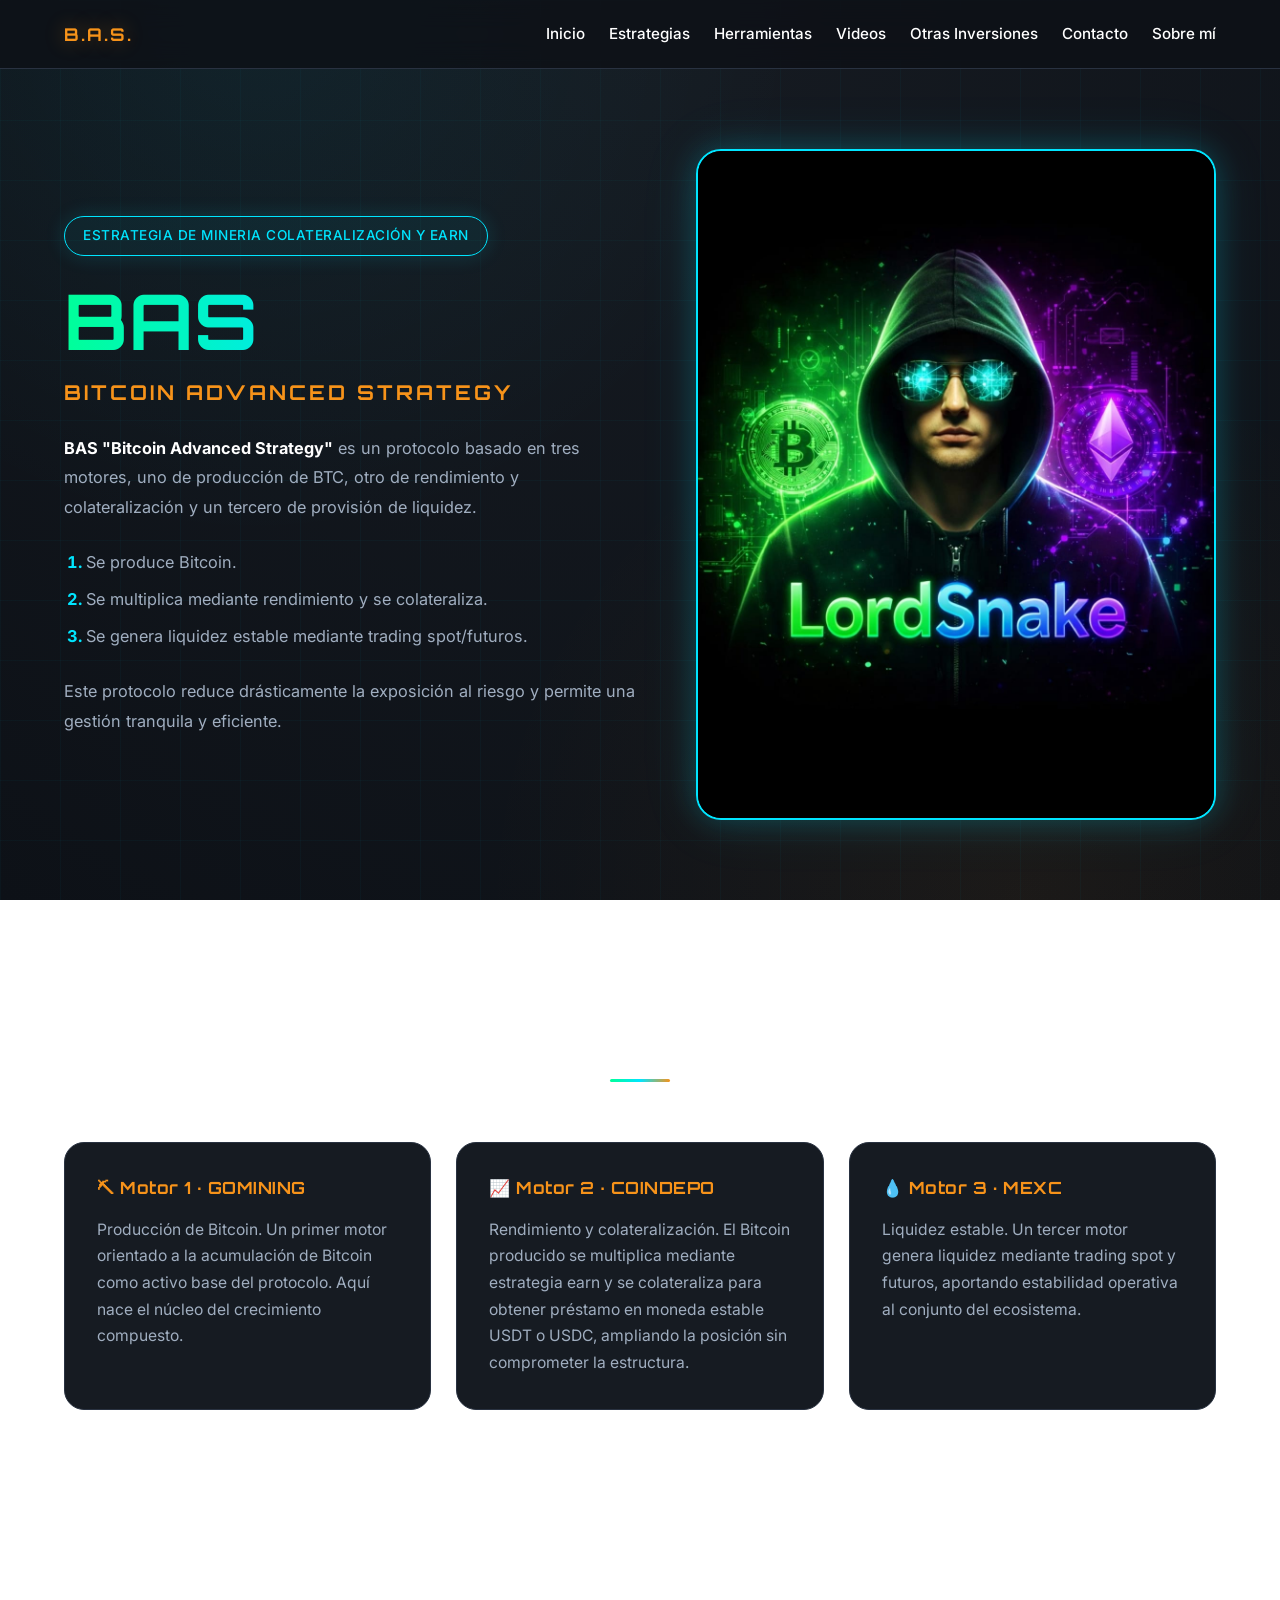
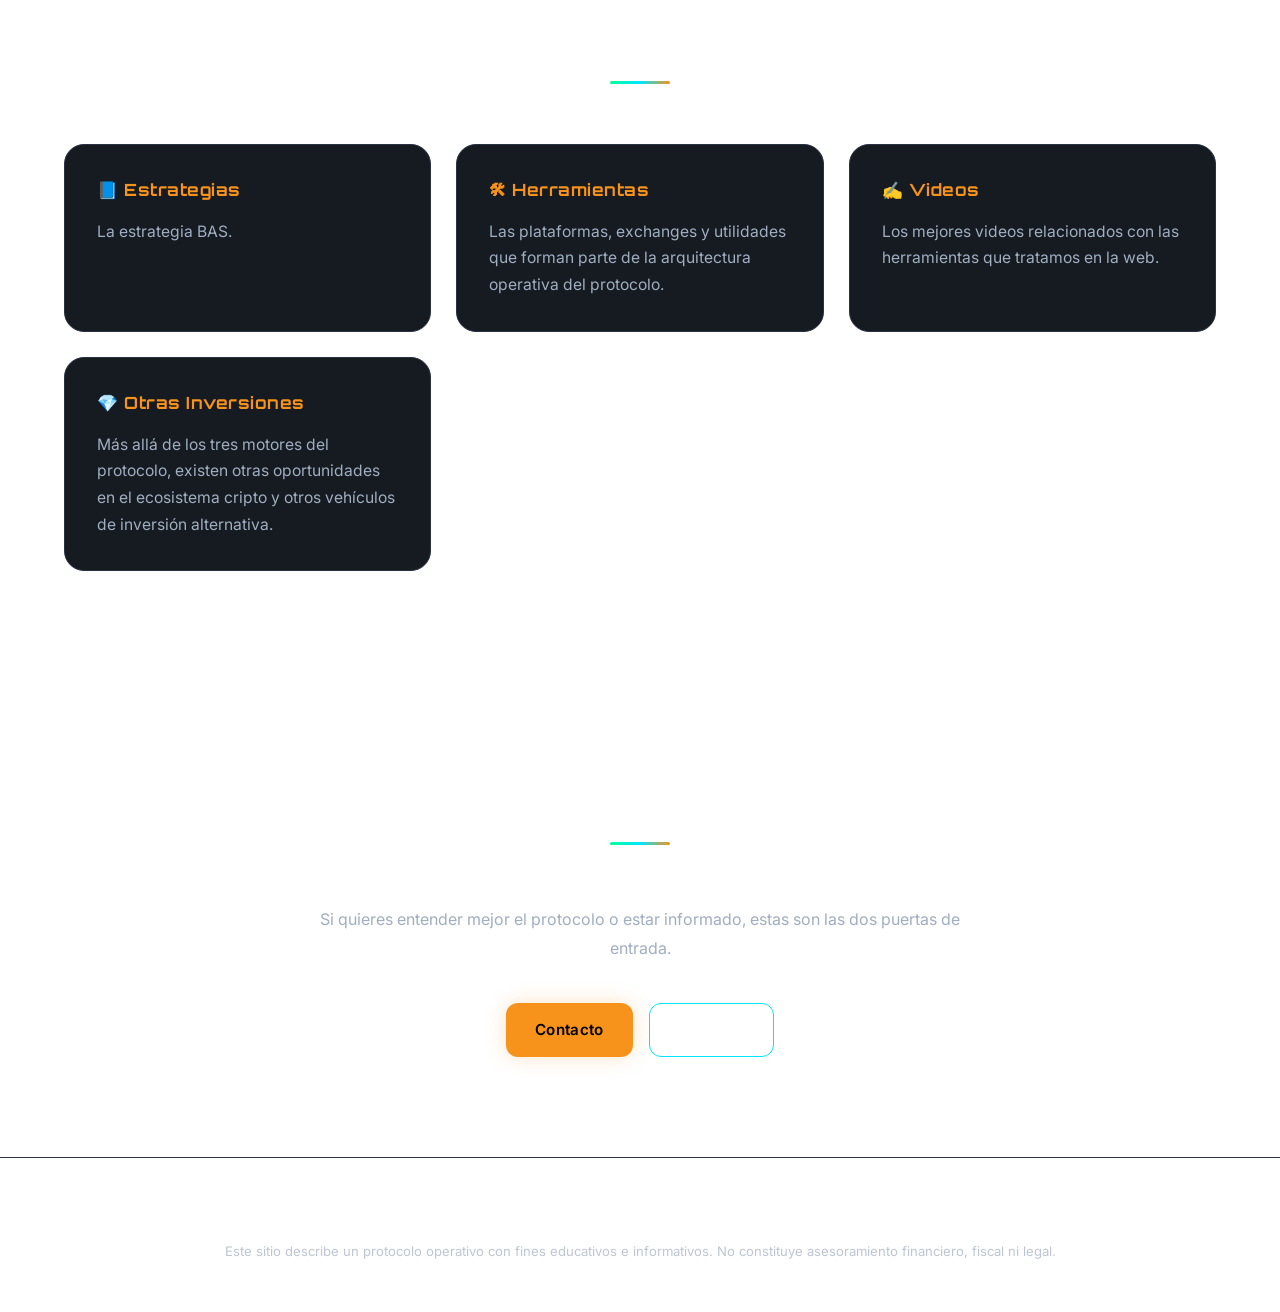
==== commit c3116734: "Add files via upload" ====
--- a/index.html
+++ b/index.html
@@ -3,7 +3,7 @@
 <head>
     <meta charset="UTF-8">
     <meta name="viewport" content="width=device-width, initial-scale=1.0">
-    <title>B.A.S. — Bitcoin Advanced Strategy | Protocolo Cripto</title>
+    <title>BAS — Bitcoin Advanced Strategy | Protocolo Cripto</title>
     <meta name="description" content="B.A.S. (Bitcoin Advanced Strategy) es un protocolo cripto diseñado para operar como una arquitectura cerrada, autosostenible y antifrágil.">
 
     <!-- Fuentes -->
@@ -32,8 +32,7 @@
                 <li><a href="index.html">Inicio</a></li>
                 <li><a href="estrategias/estrategias.html">Estrategias</a></li>
                 <li><a href="herramientas/herramientas.html">Herramientas</a></li>
-                <li><a href="indicadores/indicadores.html">Indicadores</a></li>
-                <li><a href="blog/blog.html">Blog</a></li>
+                <li><a href="videos/videos.html">Videos</a></li>
                 <li><a href="otrasinversiones/otrasinversiones.html">Otras Inversiones</a></li>
                 <li><a href="contacto/contacto.html">Contacto</a></li>
                 <li><a href="sobre-mi/sobre-mi.html">Sobre mí</a></li>
@@ -46,22 +45,21 @@
         <div class="container hero-content">
 
             <div class="hero-text">
-                <span class="badge">⚙️ Arquitectura Cerrada · Autosostenible · Antifrágil</span>
+                <span class="badge">ESTRATEGIA DE MINERIA COLATERALIZACIÓN Y EARN</span>
 
-                <h1>B.A.S.</h1>
+                <h1>BAS</h1>
                 <h2>Bitcoin Advanced Strategy</h2>
 
                 <p>
-                    <strong>B.A.S. — Bitcoin Advanced Strategy</strong> es un protocolo
-                    cripto diseñado para operar como una arquitectura cerrada, autosostenible
-                    y antifrágil. Su propósito es canalizar la volatilidad del mercado
-                    a través de tres motores especializados que:
+                    <strong>BAS "Bitcoin Advanced Strategy"</strong> es un protocolo basado en tres 
+                    motores, uno de producción de BTC, otro de rendimiento y colateralización y un tercero
+                    de provisión de liquidez.
                 </p>
 
                 <ol class="hero-list">
-                    <li>Producen Bitcoin.</li>
-                    <li>Lo multiplican mediante rendimiento y colateralización.</li>
-                    <li>Generan liquidez estable mediante trading spot/futuros.</li>
+                    <li>Se produce Bitcoin.</li>
+                    <li>Se multiplica mediante rendimiento y se colateraliza.</li>
+                    <li>Se genera liquidez estable mediante trading spot/futuros.</li>
                 </ol>
 
                 <p>
@@ -97,7 +95,8 @@
                     <h3>📈 Motor 2 · COINDEPO</h3>
                     <p>
                         Rendimiento y colateralización. El Bitcoin producido se multiplica
-                        mediante estrategias de rendimiento y colateralización, ampliando
+                        mediante estrategia earn y se colateraliza para obtener préstamo en 
+                        moneda estable USDT o USDC, ampliando
                         la posición sin comprometer la estructura.
                     </p>
                 </div>
@@ -125,8 +124,7 @@
                 <a href="estrategias/estrategias.html" class="card">
                     <h3>📘 Estrategias</h3>
                     <p>
-                        Los sistemas y lógicas operativas que sostienen los tres motores
-                        del protocolo B.A.S.
+                        La estrategia BAS.
                     </p>
                 </a>
 
@@ -138,19 +136,10 @@
                     </p>
                 </a>
 
-                <a href="indicadores/indicadores.html" class="card">
-                    <h3>📊 Indicadores</h3>
+                <a href="videos/videos.html" class="card">
+                    <h3>✍️ Videos</h3>
                     <p>
-                        Indicadores personalizados que alimentan la lectura del mercado
-                        dentro del protocolo.
-                    </p>
-                </a>
-
-                <a href="blog/blog.html" class="card">
-                    <h3>✍️ Blog</h3>
-                    <p>
-                        Artículos, análisis y reflexiones sobre el protocolo, el mercado
-                        y su filosofía.
+                        Los mejores videos relacionados con las herramientas que tratamos en la web.
                     </p>
                 </a>
 
